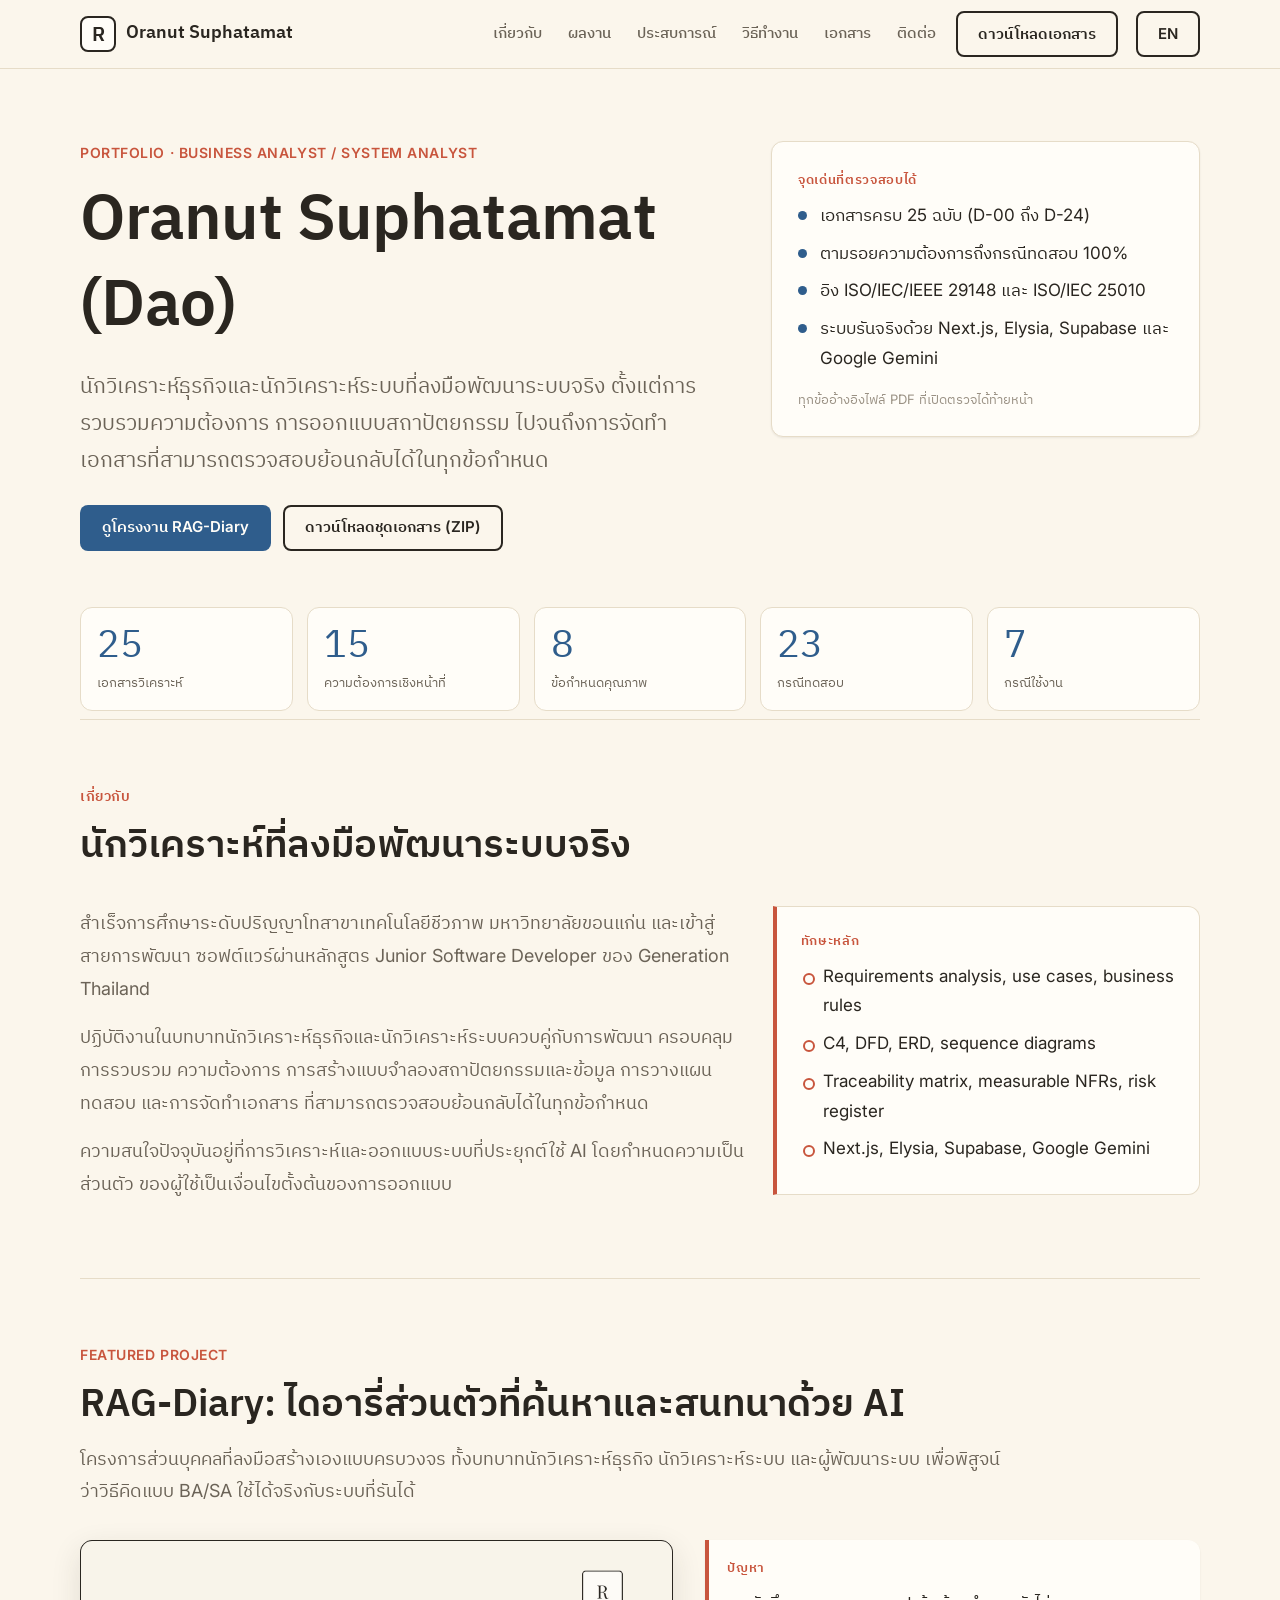
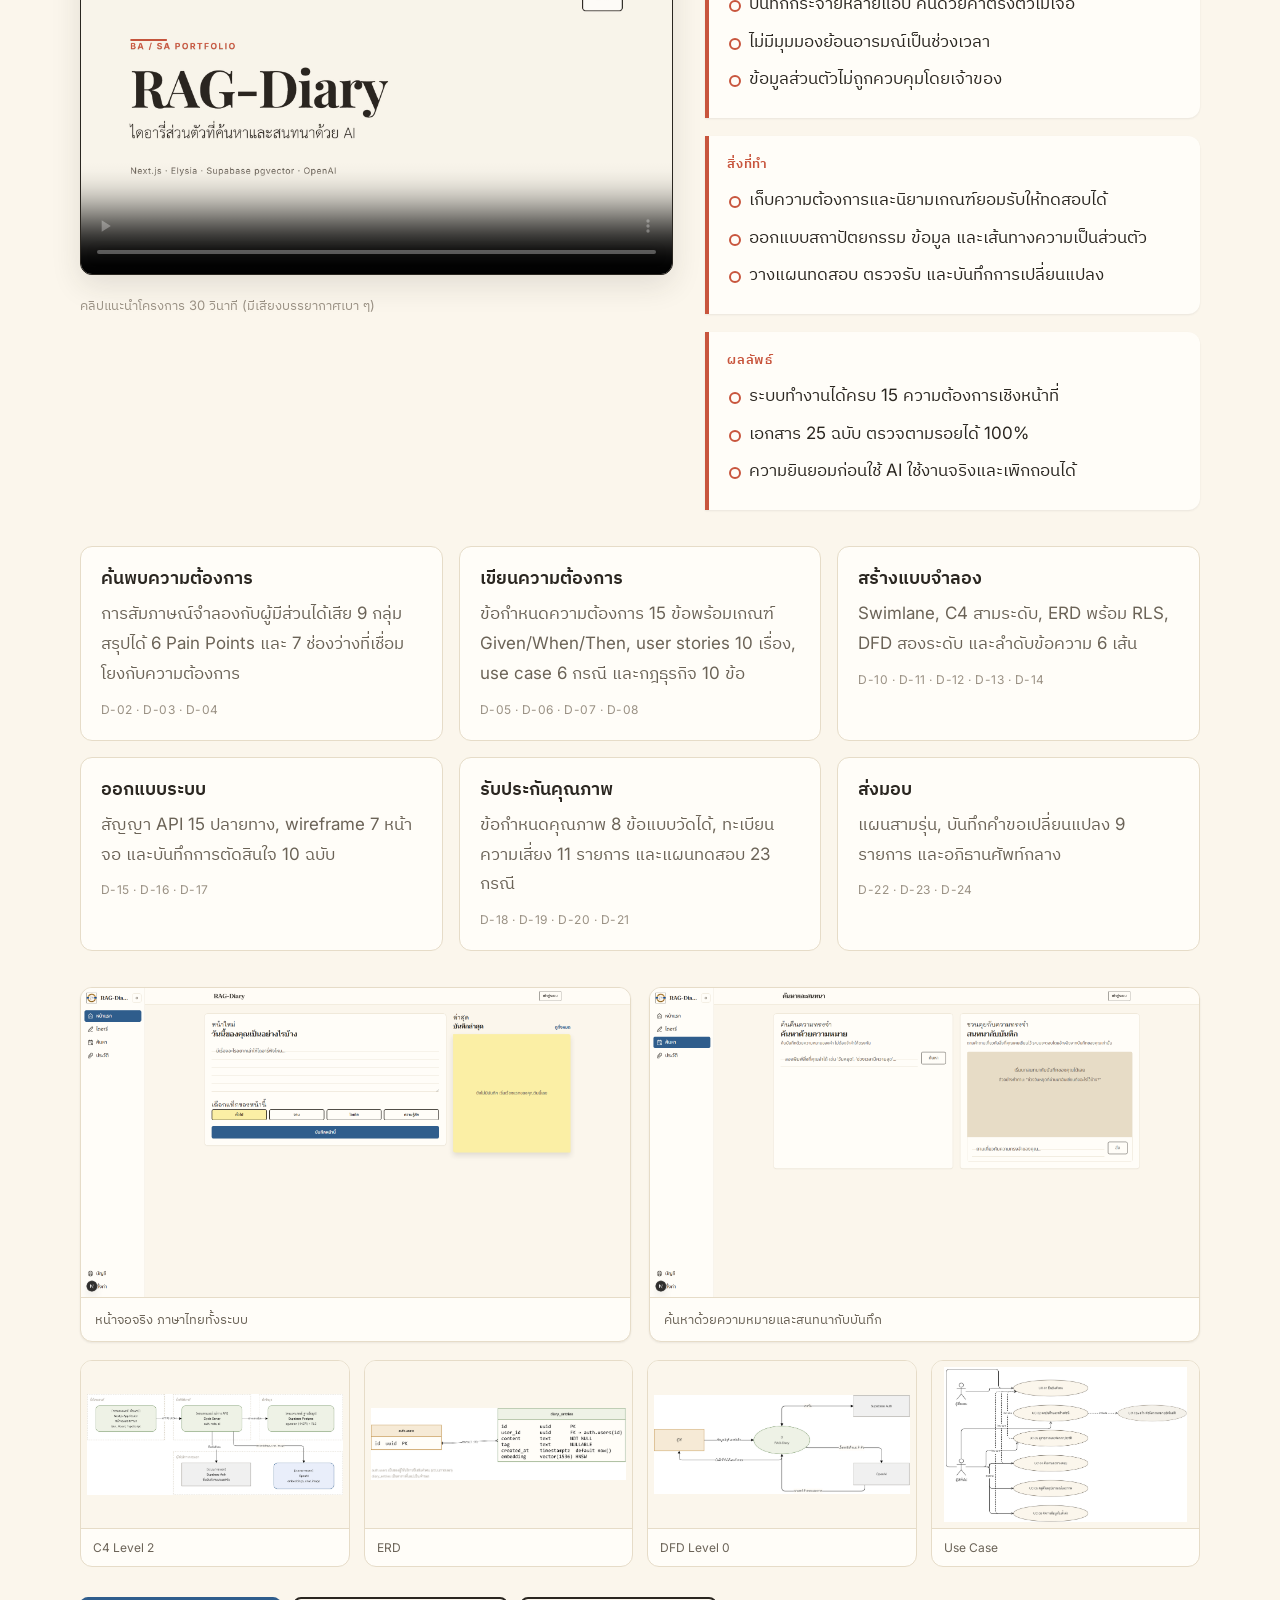
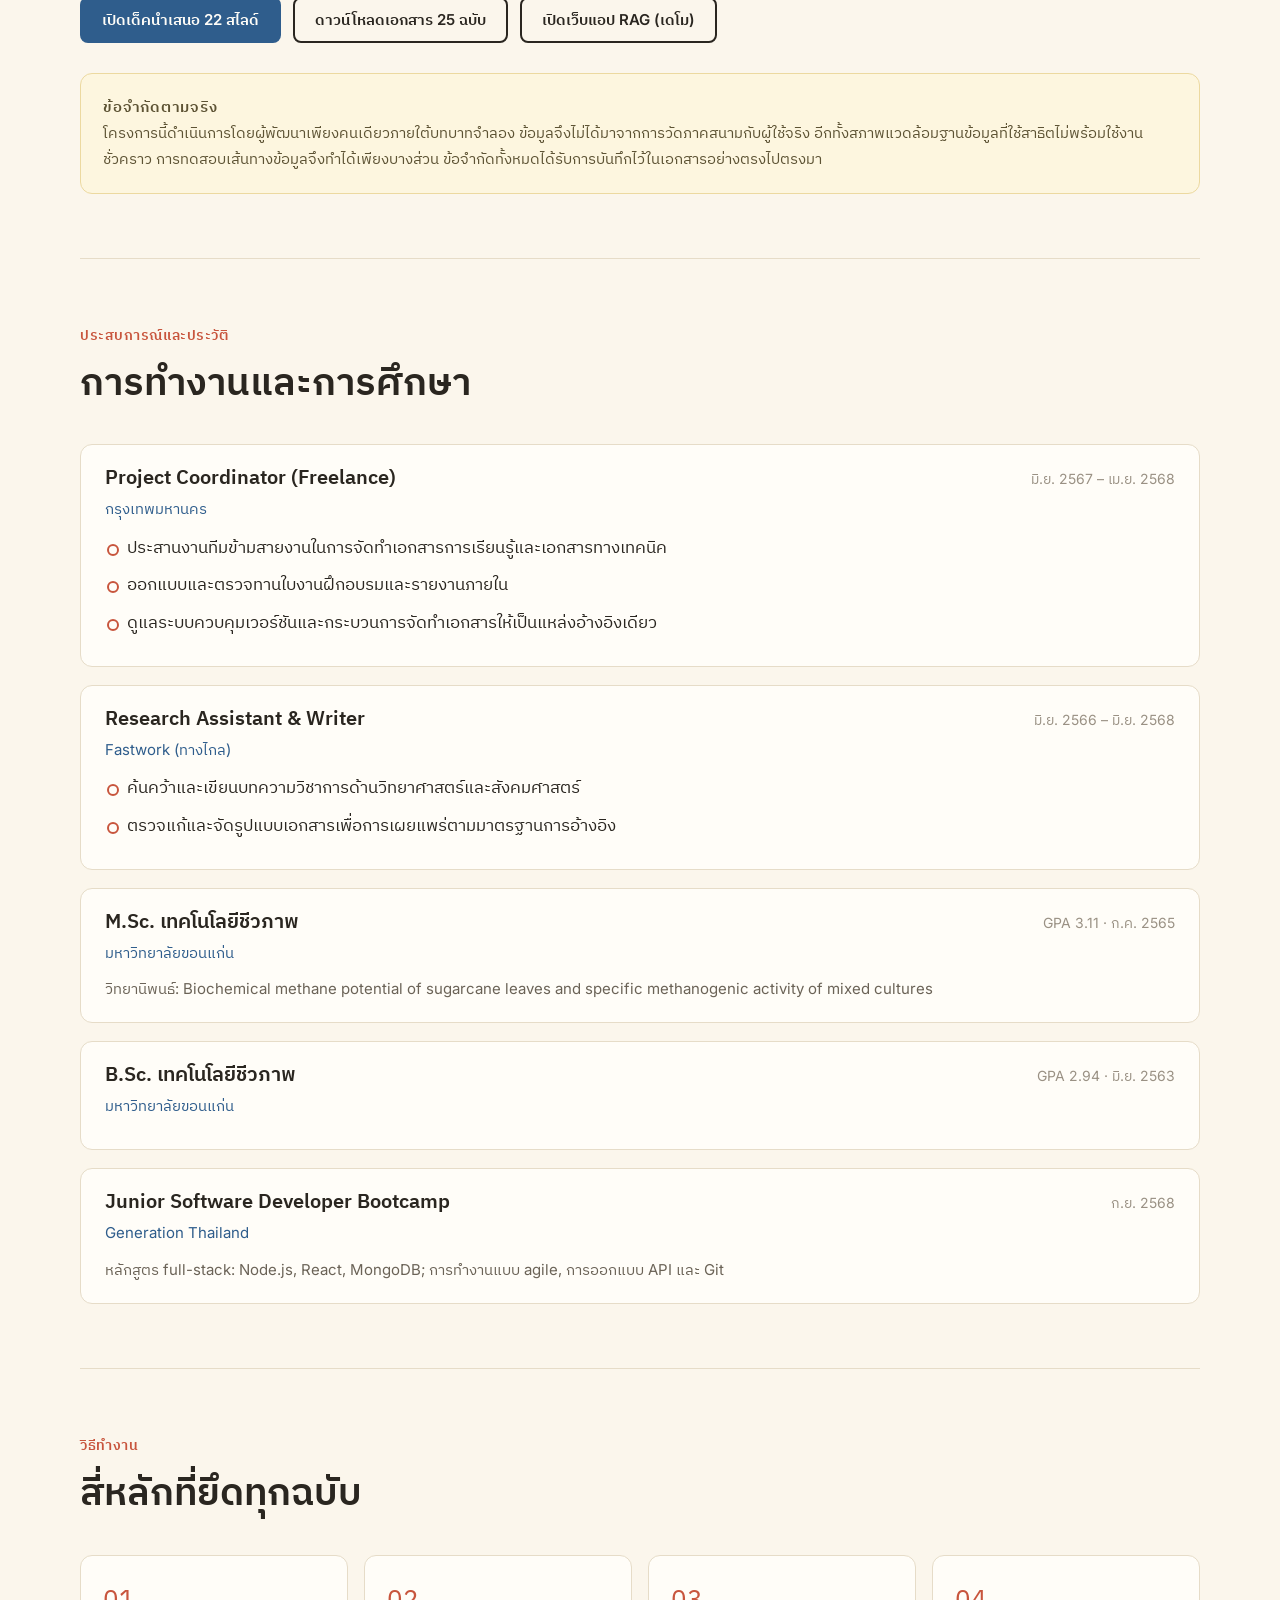
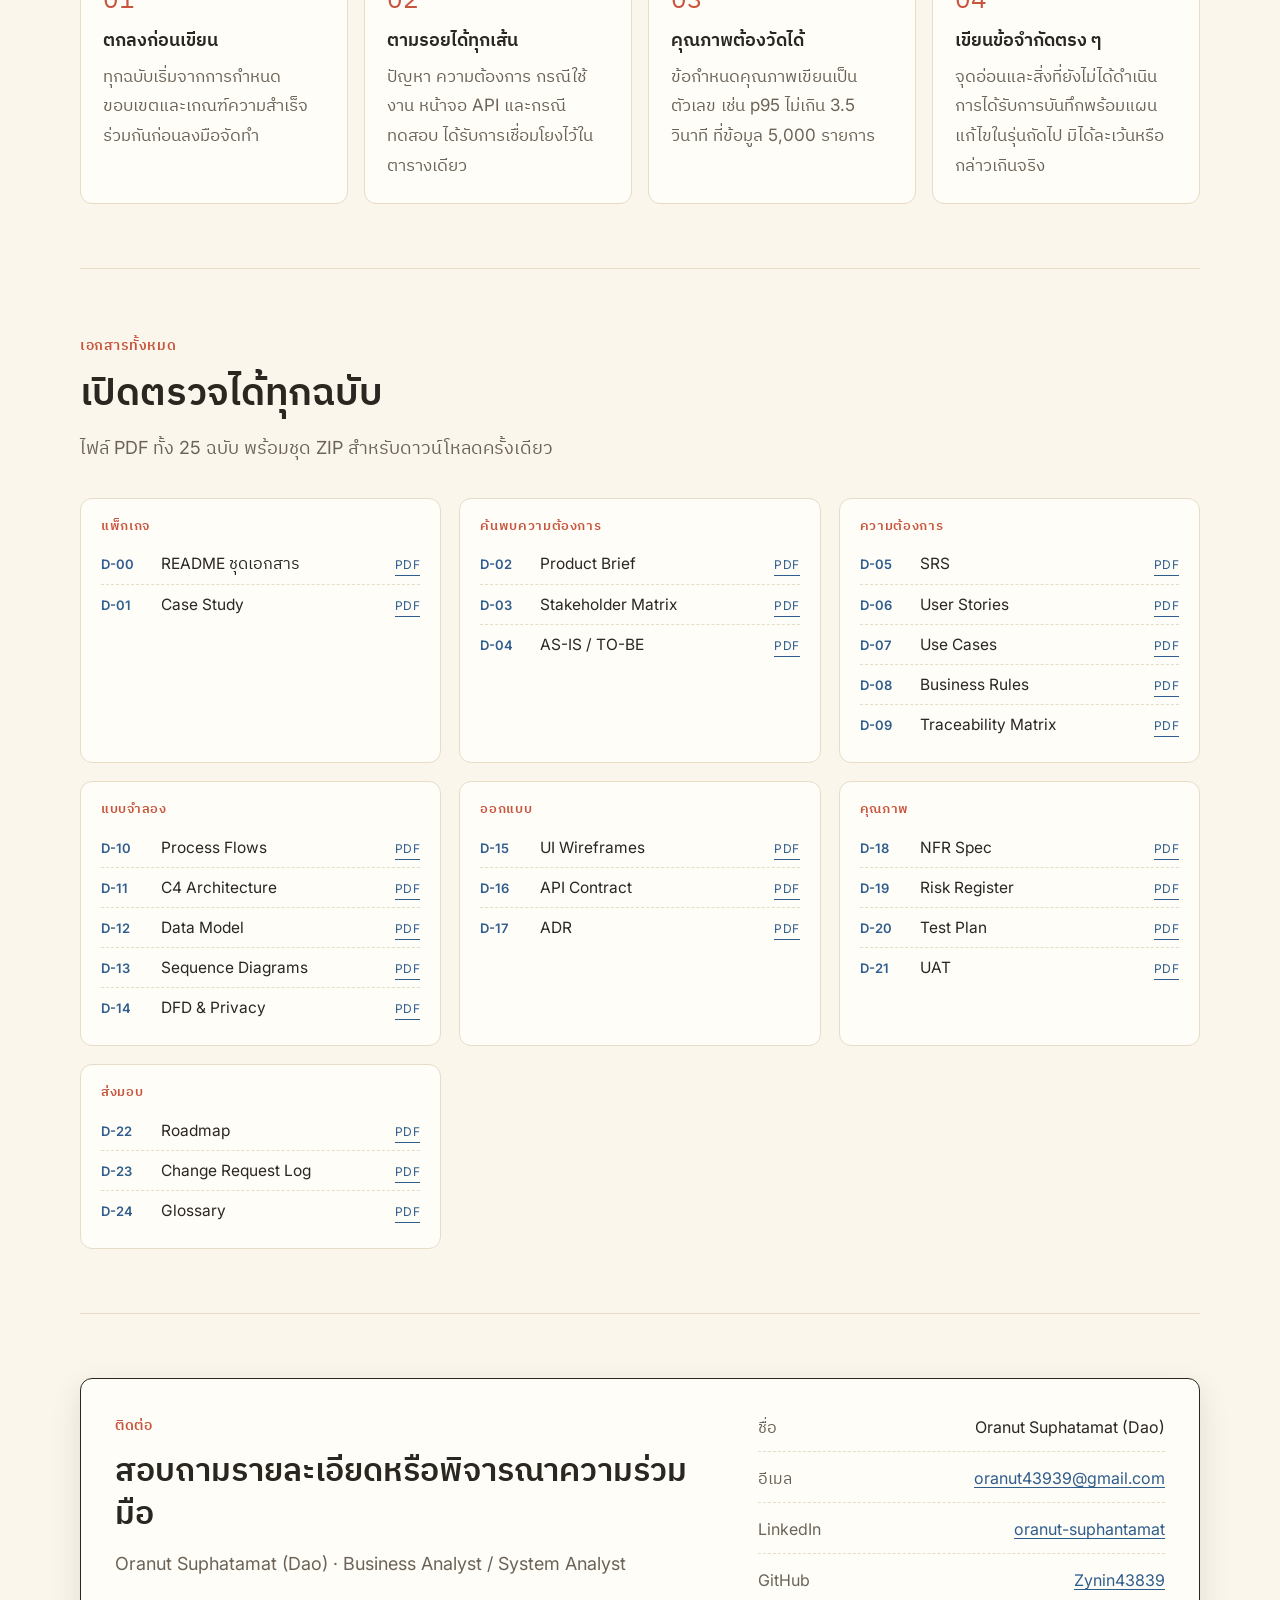
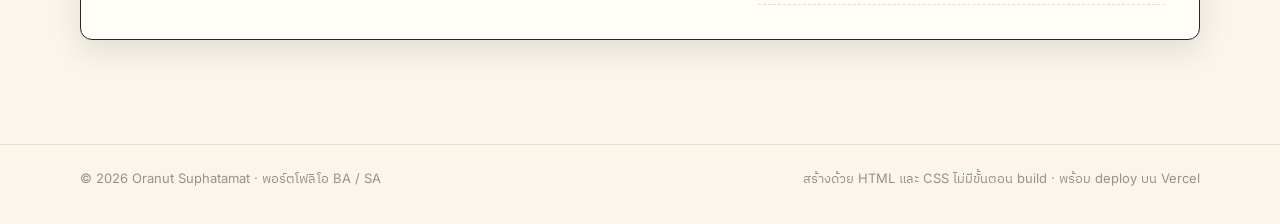
==== index.html @ 9d76f633 "chore: import the BA/SA portfolio (Thai and English editions)" ====
<!doctype html>
<html lang="th">
<head>
  <meta charset="utf-8" />
  <meta name="viewport" content="width=device-width, initial-scale=1" />
  <title>Oranut Suphatamat (Dao) | Business Analyst / System Analyst</title>
  <meta name="description" content="พอร์ตโฟลิโอสายวิเคราะห์ธุรกิจและวิเคราะห์ระบบ พร้อมชุดเอกสาร 25 ฉบับและระบบที่ใช้งานได้จริง" />
  <link rel="preconnect" href="https://fonts.googleapis.com" />
  <link rel="preconnect" href="https://fonts.gstatic.com" crossorigin />
  <link href="https://fonts.googleapis.com/css2?family=IBM+Plex+Sans+Thai:wght@400;500;600;700&family=Inter:wght@400;500;600&display=swap" rel="stylesheet" />
  <link rel="stylesheet" href="styles.css" />
</head>
<body>
  <a class="skip-link" href="#main">ข้ามไปยังเนื้อหาหลัก</a>

  <header class="site-header">
    <div class="wrap header-inner">
      <a class="brand" href="#top">
        <span class="brand-mark">R</span>
        <span class="brand-text">Oranut Suphatamat</span>
      </a>
      <nav class="site-nav" id="site-nav" aria-label="เมนูหลัก">
        <a href="#about">เกี่ยวกับ</a>
        <a href="#work">ผลงาน</a>
        <a href="#experience">ประสบการณ์</a>
        <a href="#method">วิธีทำงาน</a>
        <a href="#docs">เอกสาร</a>
        <a href="#contact">ติดต่อ</a>
      </nav>
      <a class="btn btn-ghost nav-cta" href="assets/media/RAG-Diary-Docs.zip" download>ดาวน์โหลดเอกสาร</a>
      <a class="btn btn-ghost" href="en/" hreflang="en" lang="en" aria-label="English version">EN</a>
      <button class="nav-toggle" type="button" aria-expanded="false" aria-controls="site-nav" aria-label="เปิดเมนู">
        <span></span><span></span><span></span>
      </button>
    </div>
  </header>

  <main id="main">
    <section class="hero wrap" id="top">
      <div class="hero-copy">
        <p class="kicker">Portfolio · Business Analyst / System Analyst</p>
        <h1>Oranut Suphatamat (Dao)</h1>
        <p class="hero-lead">
          นักวิเคราะห์ธุรกิจและนักวิเคราะห์ระบบที่ลงมือพัฒนาระบบจริง ตั้งแต่การรวบรวมความต้องการ
          การออกแบบสถาปัตยกรรม ไปจนถึงการจัดทำเอกสารที่สามารถตรวจสอบย้อนกลับได้ในทุกข้อกำหนด
        </p>
        <div class="hero-actions">
          <a class="btn btn-primary" href="#work">ดูโครงงาน RAG-Diary</a>
          <a class="btn btn-ghost" href="assets/media/RAG-Diary-Docs.zip" download>ดาวน์โหลดชุดเอกสาร (ZIP)</a>
        </div>
      </div>

      <aside class="hero-card" aria-label="จุดเด่นที่ตรวจสอบได้">
        <p class="card-label">จุดเด่นที่ตรวจสอบได้</p>
        <ul class="check-list">
          <li>เอกสารครบ 25 ฉบับ (D-00 ถึง D-24)</li>
          <li>ตามรอยความต้องการถึงกรณีทดสอบ 100%</li>
          <li>อิง ISO/IEC/IEEE 29148 และ ISO/IEC 25010</li>
          <li>ระบบรันจริงด้วย Next.js, Elysia, Supabase และ Google Gemini</li>
        </ul>
        <p class="card-note">ทุกข้ออ้างอิงไฟล์ PDF ที่เปิดตรวจได้ท้ายหน้า</p>
      </aside>
    </section>

    <section class="metrics wrap" aria-label="ตัวเลขสรุป">
      <div class="metric"><span class="metric-num">25</span><span class="metric-label">เอกสารวิเคราะห์</span></div>
      <div class="metric"><span class="metric-num">15</span><span class="metric-label">ความต้องการเชิงหน้าที่</span></div>
      <div class="metric"><span class="metric-num">8</span><span class="metric-label">ข้อกำหนดคุณภาพ</span></div>
      <div class="metric"><span class="metric-num">23</span><span class="metric-label">กรณีทดสอบ</span></div>
      <div class="metric"><span class="metric-num">7</span><span class="metric-label">กรณีใช้งาน</span></div>
    </section>

    <section class="section wrap" id="about">
      <div class="section-head">
        <p class="kicker">เกี่ยวกับ</p>
        <h2>นักวิเคราะห์ที่ลงมือพัฒนาระบบจริง</h2>
      </div>
      <div class="about-grid">
        <div class="about-copy">
          <p>
            สำเร็จการศึกษาระดับปริญญาโทสาขาเทคโนโลยีชีวภาพ มหาวิทยาลัยขอนแก่น และเข้าสู่สายการพัฒนา
            ซอฟต์แวร์ผ่านหลักสูตร Junior Software Developer ของ Generation Thailand
          </p>
          <p>
            ปฏิบัติงานในบทบาทนักวิเคราะห์ธุรกิจและนักวิเคราะห์ระบบควบคู่กับการพัฒนา ครอบคลุมการรวบรวม
            ความต้องการ การสร้างแบบจำลองสถาปัตยกรรมและข้อมูล การวางแผนทดสอบ และการจัดทำเอกสาร
            ที่สามารถตรวจสอบย้อนกลับได้ในทุกข้อกำหนด
          </p>
          <p>
            ความสนใจปัจจุบันอยู่ที่การวิเคราะห์และออกแบบระบบที่ประยุกต์ใช้ AI โดยกำหนดความเป็นส่วนตัว
            ของผู้ใช้เป็นเงื่อนไขตั้งต้นของการออกแบบ
          </p>
        </div>
        <aside class="about-card">
          <p class="card-label">ทักษะหลัก</p>
          <ul class="plain-list">
            <li>Requirements analysis, use cases, business rules</li>
            <li>C4, DFD, ERD, sequence diagrams</li>
            <li>Traceability matrix, measurable NFRs, risk register</li>
            <li>Next.js, Elysia, Supabase, Google Gemini</li>
          </ul>
        </aside>
      </div>
    </section>

    <section class="section wrap" id="work">
      <div class="section-head">
        <p class="kicker">Featured project</p>
        <h2>RAG-Diary: ไดอารี่ส่วนตัวที่ค้นหาและสนทนาด้วย AI</h2>
        <p class="section-sub">
          โครงการส่วนบุคคลที่ลงมือสร้างเองแบบครบวงจร ทั้งบทบาทนักวิเคราะห์ธุรกิจ นักวิเคราะห์ระบบ
          และผู้พัฒนาระบบ เพื่อพิสูจน์ว่าวิธีคิดแบบ BA/SA ใช้ได้จริงกับระบบที่รันได้
        </p>
      </div>

      <div class="project-grid">
        <div class="project-media">
          <video class="clip" controls preload="metadata" poster="assets/img/poster.png">
            <source src="assets/media/clip.mp4" type="video/mp4" />
            เบราว์เซอร์ของคุณไม่รองรับวิดีโอ
          </video>
          <p class="media-caption">คลิปแนะนำโครงการ 30 วินาที (มีเสียงบรรยากาศเบา ๆ)</p>
        </div>

        <div class="project-facts">
          <div class="fact">
            <p class="card-label">ปัญหา</p>
            <ul class="plain-list">
              <li>บันทึกกระจายหลายแอป ค้นด้วยคำตรงตัวไม่เจอ</li>
              <li>ไม่มีมุมมองย้อนอารมณ์เป็นช่วงเวลา</li>
              <li>ข้อมูลส่วนตัวไม่ถูกควบคุมโดยเจ้าของ</li>
            </ul>
          </div>
          <div class="fact">
            <p class="card-label">สิ่งที่ทำ</p>
            <ul class="plain-list">
              <li>เก็บความต้องการและนิยามเกณฑ์ยอมรับให้ทดสอบได้</li>
              <li>ออกแบบสถาปัตยกรรม ข้อมูล และเส้นทางความเป็นส่วนตัว</li>
              <li>วางแผนทดสอบ ตรวจรับ และบันทึกการเปลี่ยนแปลง</li>
            </ul>
          </div>
          <div class="fact">
            <p class="card-label">ผลลัพธ์</p>
            <ul class="plain-list">
              <li>ระบบทำงานได้ครบ 15 ความต้องการเชิงหน้าที่</li>
              <li>เอกสาร 25 ฉบับ ตรวจตามรอยได้ 100%</li>
              <li>ความยินยอมก่อนใช้ AI ใช้งานจริงและเพิกถอนได้</li>
            </ul>
          </div>
        </div>
      </div>

      <div class="roles">
        <article class="role-card">
          <h3>ค้นพบความต้องการ</h3>
          <p>การสัมภาษณ์จำลองกับผู้มีส่วนได้เสีย 9 กลุ่ม สรุปได้ 6 Pain Points และ 7 ช่องว่างที่เชื่อมโยงกับความต้องการ</p>
          <p class="role-doc">D-02 · D-03 · D-04</p>
        </article>
        <article class="role-card">
          <h3>เขียนความต้องการ</h3>
          <p>ข้อกำหนดความต้องการ 15 ข้อพร้อมเกณฑ์ Given/When/Then, user stories 10 เรื่อง, use case 6 กรณี และกฎธุรกิจ 10 ข้อ</p>
          <p class="role-doc">D-05 · D-06 · D-07 · D-08</p>
        </article>
        <article class="role-card">
          <h3>สร้างแบบจำลอง</h3>
          <p>Swimlane, C4 สามระดับ, ERD พร้อม RLS, DFD สองระดับ และลำดับข้อความ 6 เส้น</p>
          <p class="role-doc">D-10 · D-11 · D-12 · D-13 · D-14</p>
        </article>
        <article class="role-card">
          <h3>ออกแบบระบบ</h3>
          <p>สัญญา API 15 ปลายทาง, wireframe 7 หน้าจอ และบันทึกการตัดสินใจ 10 ฉบับ</p>
          <p class="role-doc">D-15 · D-16 · D-17</p>
        </article>
        <article class="role-card">
          <h3>รับประกันคุณภาพ</h3>
          <p>ข้อกำหนดคุณภาพ 8 ข้อแบบวัดได้, ทะเบียนความเสี่ยง 11 รายการ และแผนทดสอบ 23 กรณี</p>
          <p class="role-doc">D-18 · D-19 · D-20 · D-21</p>
        </article>
        <article class="role-card">
          <h3>ส่งมอบ</h3>
          <p>แผนสามรุ่น, บันทึกคำขอเปลี่ยนแปลง 9 รายการ และอภิธานศัพท์กลาง</p>
          <p class="role-doc">D-22 · D-23 · D-24</p>
        </article>
      </div>

      <div class="evidence-grid">
        <figure class="shot-card">
          <img src="assets/img/app-home.png" alt="หน้าจอหน้าแรกของแอป RAG-Diary ภาษาไทย" loading="lazy" />
          <figcaption>หน้าจอจริง ภาษาไทยทั้งระบบ</figcaption>
        </figure>
        <figure class="shot-card">
          <img src="assets/img/app-search.png" alt="หน้าจอค้นหาเชิงความหมายและสนทนากับบันทึก" loading="lazy" />
          <figcaption>ค้นหาด้วยความหมายและสนทนากับบันทึก</figcaption>
        </figure>
      </div>

      <div class="diagram-grid" aria-label="แผนภาพจากเอกสาร">
        <button class="diagram" type="button" data-full="assets/img/c4-l2.png">
          <img src="assets/img/c4-l2.png" alt="แผนภาพสถาปัตยกรรม C4 ระดับ Container" loading="lazy" />
          <span>C4 Level 2</span>
        </button>
        <button class="diagram" type="button" data-full="assets/img/erd.png">
          <img src="assets/img/erd.png" alt="แผนภาพความสัมพันธ์ข้อมูล ERD" loading="lazy" />
          <span>ERD</span>
        </button>
        <button class="diagram" type="button" data-full="assets/img/dfd-l0.png">
          <img src="assets/img/dfd-l0.png" alt="แผนภาพการไหลของข้อมูลระดับ Context" loading="lazy" />
          <span>DFD Level 0</span>
        </button>
        <button class="diagram" type="button" data-full="assets/img/use-case.png">
          <img src="assets/img/use-case.png" alt="แผนภาพกรณีใช้งาน" loading="lazy" />
          <span>Use Case</span>
        </button>
      </div>

      <div class="project-actions">
        <a class="btn btn-primary" href="assets/media/deck.html" target="_blank" rel="noopener">เปิดเด็คนำเสนอ 22 สไลด์</a>
        <a class="btn btn-ghost" href="assets/media/RAG-Diary-Docs.zip" download>ดาวน์โหลดเอกสาร 25 ฉบับ</a>
        <a class="btn btn-ghost" href="https://rag-diary-app.vercel.app" target="_blank" rel="noopener">เปิดเว็บแอป RAG (เดโม)</a>
      </div>

      <aside class="honest-note">
        <p class="card-label">ข้อจำกัดตามจริง</p>
        <p>
          โครงการนี้ดำเนินการโดยผู้พัฒนาเพียงคนเดียวภายใต้บทบาทจำลอง ข้อมูลจึงไม่ได้มาจากการวัดภาคสนามกับผู้ใช้จริง
          อีกทั้งสภาพแวดล้อมฐานข้อมูลที่ใช้สาธิตไม่พร้อมใช้งานชั่วคราว การทดสอบเส้นทางข้อมูลจึงทำได้เพียงบางส่วน
          ข้อจำกัดทั้งหมดได้รับการบันทึกไว้ในเอกสารอย่างตรงไปตรงมา
        </p>
      </aside>
    </section>

    <section class="section wrap" id="experience">
      <div class="section-head">
        <p class="kicker">ประสบการณ์และประวัติ</p>
        <h2>การทำงานและการศึกษา</h2>
      </div>
      <div class="timeline">
        <article class="timeline-item">
          <div class="timeline-head">
            <h3>Project Coordinator (Freelance)</h3>
            <span>มิ.ย. 2567 – เม.ย. 2568</span>
          </div>
          <p class="timeline-org">กรุงเทพมหานคร</p>
          <ul class="plain-list">
            <li>ประสานงานทีมข้ามสายงานในการจัดทำเอกสารการเรียนรู้และเอกสารทางเทคนิค</li>
            <li>ออกแบบและตรวจทานใบงานฝึกอบรมและรายงานภายใน</li>
            <li>ดูแลระบบควบคุมเวอร์ชันและกระบวนการจัดทำเอกสารให้เป็นแหล่งอ้างอิงเดียว</li>
          </ul>
        </article>
        <article class="timeline-item">
          <div class="timeline-head">
            <h3>Research Assistant &amp; Writer</h3>
            <span>มิ.ย. 2566 – มิ.ย. 2568</span>
          </div>
          <p class="timeline-org">Fastwork (ทางไกล)</p>
          <ul class="plain-list">
            <li>ค้นคว้าและเขียนบทความวิชาการด้านวิทยาศาสตร์และสังคมศาสตร์</li>
            <li>ตรวจแก้และจัดรูปแบบเอกสารเพื่อการเผยแพร่ตามมาตรฐานการอ้างอิง</li>
          </ul>
        </article>
        <article class="timeline-item">
          <div class="timeline-head">
            <h3>M.Sc. เทคโนโลยีชีวภาพ</h3>
            <span>GPA 3.11 · ก.ค. 2565</span>
          </div>
          <p class="timeline-org">มหาวิทยาลัยขอนแก่น</p>
          <p class="timeline-note">
            วิทยานิพนธ์: Biochemical methane potential of sugarcane leaves and specific methanogenic
            activity of mixed cultures
          </p>
        </article>
        <article class="timeline-item">
          <div class="timeline-head">
            <h3>B.Sc. เทคโนโลยีชีวภาพ</h3>
            <span>GPA 2.94 · มิ.ย. 2563</span>
          </div>
          <p class="timeline-org">มหาวิทยาลัยขอนแก่น</p>
        </article>
        <article class="timeline-item">
          <div class="timeline-head">
            <h3>Junior Software Developer Bootcamp</h3>
            <span>ก.ย. 2568</span>
          </div>
          <p class="timeline-org">Generation Thailand</p>
          <p class="timeline-note">
            หลักสูตร full-stack: Node.js, React, MongoDB; การทำงานแบบ agile, การออกแบบ API และ Git
          </p>
        </article>
      </div>
    </section>

    <section class="section wrap" id="method">
      <div class="section-head">
        <p class="kicker">วิธีทำงาน</p>
        <h2>สี่หลักที่ยึดทุกฉบับ</h2>
      </div>
      <div class="method-grid">
        <article class="method-card">
          <span class="method-num">01</span>
          <h3>ตกลงก่อนเขียน</h3>
          <p>ทุกฉบับเริ่มจากการกำหนดขอบเขตและเกณฑ์ความสำเร็จร่วมกันก่อนลงมือจัดทำ</p>
        </article>
        <article class="method-card">
          <span class="method-num">02</span>
          <h3>ตามรอยได้ทุกเส้น</h3>
          <p>ปัญหา ความต้องการ กรณีใช้งาน หน้าจอ API และกรณีทดสอบ ได้รับการเชื่อมโยงไว้ในตารางเดียว</p>
        </article>
        <article class="method-card">
          <span class="method-num">03</span>
          <h3>คุณภาพต้องวัดได้</h3>
          <p>ข้อกำหนดคุณภาพเขียนเป็นตัวเลข เช่น p95 ไม่เกิน 3.5 วินาที ที่ข้อมูล 5,000 รายการ</p>
        </article>
        <article class="method-card">
          <span class="method-num">04</span>
          <h3>เขียนข้อจำกัดตรง ๆ</h3>
          <p>จุดอ่อนและสิ่งที่ยังไม่ได้ดำเนินการได้รับการบันทึกพร้อมแผนแก้ไขในรุ่นถัดไป มิได้ละเว้นหรือกล่าวเกินจริง</p>
        </article>
      </div>
    </section>

    <section class="section wrap" id="docs">
      <div class="section-head">
        <p class="kicker">เอกสารทั้งหมด</p>
        <h2>เปิดตรวจได้ทุกฉบับ</h2>
        <p class="section-sub">ไฟล์ PDF ทั้ง 25 ฉบับ พร้อมชุด ZIP สำหรับดาวน์โหลดครั้งเดียว</p>
      </div>
      <div class="doc-groups">
      <div class="doc-group">
        <h3 class="doc-group-title">แพ็กเกจ</h3>
        <ul class="doc-list">
          <li class="doc-row"><span class="doc-code">D-00</span><span class="doc-name">README ชุดเอกสาร</span><a class="doc-link" href="assets/docs/D-00-README.pdf" target="_blank" rel="noopener">PDF</a></li>
          <li class="doc-row"><span class="doc-code">D-01</span><span class="doc-name">Case Study</span><a class="doc-link" href="assets/docs/D-01-CASE-STUDY.pdf" target="_blank" rel="noopener">PDF</a></li>
        </ul>
      </div>
      <div class="doc-group">
        <h3 class="doc-group-title">ค้นพบความต้องการ</h3>
        <ul class="doc-list">
          <li class="doc-row"><span class="doc-code">D-02</span><span class="doc-name">Product Brief</span><a class="doc-link" href="assets/docs/D-02-PRODUCT-BRIEF.pdf" target="_blank" rel="noopener">PDF</a></li>
          <li class="doc-row"><span class="doc-code">D-03</span><span class="doc-name">Stakeholder Matrix</span><a class="doc-link" href="assets/docs/D-03-STAKEHOLDER-MATRIX.pdf" target="_blank" rel="noopener">PDF</a></li>
          <li class="doc-row"><span class="doc-code">D-04</span><span class="doc-name">AS-IS / TO-BE</span><a class="doc-link" href="assets/docs/D-04-AS-IS-TO-BE.pdf" target="_blank" rel="noopener">PDF</a></li>
        </ul>
      </div>
      <div class="doc-group">
        <h3 class="doc-group-title">ความต้องการ</h3>
        <ul class="doc-list">
          <li class="doc-row"><span class="doc-code">D-05</span><span class="doc-name">SRS</span><a class="doc-link" href="assets/docs/D-05-SRS.pdf" target="_blank" rel="noopener">PDF</a></li>
          <li class="doc-row"><span class="doc-code">D-06</span><span class="doc-name">User Stories</span><a class="doc-link" href="assets/docs/D-06-USER-STORIES.pdf" target="_blank" rel="noopener">PDF</a></li>
          <li class="doc-row"><span class="doc-code">D-07</span><span class="doc-name">Use Cases</span><a class="doc-link" href="assets/docs/D-07-USE-CASES.pdf" target="_blank" rel="noopener">PDF</a></li>
          <li class="doc-row"><span class="doc-code">D-08</span><span class="doc-name">Business Rules</span><a class="doc-link" href="assets/docs/D-08-BUSINESS-RULES.pdf" target="_blank" rel="noopener">PDF</a></li>
          <li class="doc-row"><span class="doc-code">D-09</span><span class="doc-name">Traceability Matrix</span><a class="doc-link" href="assets/docs/D-09-TRACEABILITY-MATRIX.pdf" target="_blank" rel="noopener">PDF</a></li>
        </ul>
      </div>
      <div class="doc-group">
        <h3 class="doc-group-title">แบบจำลอง</h3>
        <ul class="doc-list">
          <li class="doc-row"><span class="doc-code">D-10</span><span class="doc-name">Process Flows</span><a class="doc-link" href="assets/docs/D-10-PROCESS-FLOWS.pdf" target="_blank" rel="noopener">PDF</a></li>
          <li class="doc-row"><span class="doc-code">D-11</span><span class="doc-name">C4 Architecture</span><a class="doc-link" href="assets/docs/D-11-C4-ARCHITECTURE.pdf" target="_blank" rel="noopener">PDF</a></li>
          <li class="doc-row"><span class="doc-code">D-12</span><span class="doc-name">Data Model</span><a class="doc-link" href="assets/docs/D-12-DATA-MODEL.pdf" target="_blank" rel="noopener">PDF</a></li>
          <li class="doc-row"><span class="doc-code">D-13</span><span class="doc-name">Sequence Diagrams</span><a class="doc-link" href="assets/docs/D-13-SEQUENCE-DIAGRAMS.pdf" target="_blank" rel="noopener">PDF</a></li>
          <li class="doc-row"><span class="doc-code">D-14</span><span class="doc-name">DFD & Privacy</span><a class="doc-link" href="assets/docs/D-14-DFD-PRIVACY.pdf" target="_blank" rel="noopener">PDF</a></li>
        </ul>
      </div>
      <div class="doc-group">
        <h3 class="doc-group-title">ออกแบบ</h3>
        <ul class="doc-list">
          <li class="doc-row"><span class="doc-code">D-15</span><span class="doc-name">UI Wireframes</span><a class="doc-link" href="assets/docs/D-15-UI-WIREFRAMES.pdf" target="_blank" rel="noopener">PDF</a></li>
          <li class="doc-row"><span class="doc-code">D-16</span><span class="doc-name">API Contract</span><a class="doc-link" href="assets/docs/D-16-API-CONTRACT.pdf" target="_blank" rel="noopener">PDF</a></li>
          <li class="doc-row"><span class="doc-code">D-17</span><span class="doc-name">ADR</span><a class="doc-link" href="assets/docs/D-17-ADR.pdf" target="_blank" rel="noopener">PDF</a></li>
        </ul>
      </div>
      <div class="doc-group">
        <h3 class="doc-group-title">คุณภาพ</h3>
        <ul class="doc-list">
          <li class="doc-row"><span class="doc-code">D-18</span><span class="doc-name">NFR Spec</span><a class="doc-link" href="assets/docs/D-18-NFR-SPEC.pdf" target="_blank" rel="noopener">PDF</a></li>
          <li class="doc-row"><span class="doc-code">D-19</span><span class="doc-name">Risk Register</span><a class="doc-link" href="assets/docs/D-19-RISK-REGISTER.pdf" target="_blank" rel="noopener">PDF</a></li>
          <li class="doc-row"><span class="doc-code">D-20</span><span class="doc-name">Test Plan</span><a class="doc-link" href="assets/docs/D-20-TEST-PLAN.pdf" target="_blank" rel="noopener">PDF</a></li>
          <li class="doc-row"><span class="doc-code">D-21</span><span class="doc-name">UAT</span><a class="doc-link" href="assets/docs/D-21-UAT.pdf" target="_blank" rel="noopener">PDF</a></li>
        </ul>
      </div>
      <div class="doc-group">
        <h3 class="doc-group-title">ส่งมอบ</h3>
        <ul class="doc-list">
          <li class="doc-row"><span class="doc-code">D-22</span><span class="doc-name">Roadmap</span><a class="doc-link" href="assets/docs/D-22-ROADMAP.pdf" target="_blank" rel="noopener">PDF</a></li>
          <li class="doc-row"><span class="doc-code">D-23</span><span class="doc-name">Change Request Log</span><a class="doc-link" href="assets/docs/D-23-CHANGE-REQUEST-LOG.pdf" target="_blank" rel="noopener">PDF</a></li>
          <li class="doc-row"><span class="doc-code">D-24</span><span class="doc-name">Glossary</span><a class="doc-link" href="assets/docs/D-24-GLOSSARY.pdf" target="_blank" rel="noopener">PDF</a></li>
        </ul>
      </div>
      </div>
    </section>

    <section class="section wrap" id="contact">
      <div class="contact-card">
        <div>
          <p class="kicker">ติดต่อ</p>
          <h2>สอบถามรายละเอียดหรือพิจารณาความร่วมมือ</h2>
          <p class="section-sub">Oranut Suphatamat (Dao) · Business Analyst / System Analyst</p>
        </div>
        <ul class="contact-list">
          <li><span>ชื่อ</span>Oranut Suphatamat (Dao)</li>
          <li><span>อีเมล</span><a href="mailto:oranut43939@gmail.com">oranut43939@gmail.com</a></li>
          <li><span>LinkedIn</span><a href="https://www.linkedin.com/in/oranut-suphantamat-02225635b/" target="_blank" rel="noopener">oranut-suphantamat</a></li>
          <li><span>GitHub</span><a href="https://github.com/Zynin43839" target="_blank" rel="noopener">Zynin43839</a></li>
        </ul>
      </div>
    </section>
  </main>

  <footer class="site-footer">
    <div class="wrap footer-inner">
      <p>© <span id="year"></span> Oranut Suphatamat · พอร์ตโฟลิโอ BA / SA</p>
      <p>สร้างด้วย HTML และ CSS ไม่มีขั้นตอน build · พร้อม deploy บน Vercel</p>
    </div>
  </footer>

  <dialog class="lightbox" id="lightbox" aria-label="ดูภาพขยาย">
    <button class="lightbox-close" type="button" aria-label="ปิด">ปิด</button>
    <img id="lightbox-img" alt="" />
  </dialog>



  <div class="pdf-modal" id="pdf-modal" role="dialog" aria-modal="true" aria-label="อ่านเอกสาร">
    <div class="pdf-modal__panel">
      <div class="pdf-modal__bar">
        <strong id="pdf-modal-title">เอกสาร</strong>
        <div style="display:flex;align-items:center;gap:10px">
          <a id="pdf-modal-external" href="#" target="_blank" rel="noopener">เปิดแท็บใหม่</a>
          <button type="button" class="pdf-modal__close" id="pdf-modal-close">ปิด</button>
        </div>
      </div>
      <iframe class="pdf-modal__frame" id="pdf-modal-frame" title="เอกสาร PDF"></iframe>
    </div>
  </div>
  <script src="script.js"></script>
</body>
</html>
---- styles.css ----
/* ---------------------------------------------------------------
   RAG-Diary portfolio - Marginalia theme
   Paper #fbf6ec, ink #2a2620, blue #2f5d8c, clay #c8553d
----------------------------------------------------------------*/
:root {
  --paper: #fbf6ec;
  --page: #fffdf8;
  --ink: #2a2620;
  --pencil: #6b6357;
  --faint: #9a9184;
  --rule: #e6dcc8;
  --kraft: #e7dcc6;
  --inkblue: #2f5d8c;
  --inkblue-dark: #24486c;
  --clay: #c8553d;
  --sticky: #fbefa5;

  --serif: "IBM Plex Sans Thai", "Inter", system-ui, sans-serif;
  --sans: "Inter", "IBM Plex Sans Thai", system-ui, sans-serif;

  --wrap: 1120px;
  --radius: 12px;
  --shadow-paper: 0 1px 2px rgba(42, 38, 32, 0.08);
  --shadow-lift: 0 10px 30px rgba(42, 38, 32, 0.12);
}

* { box-sizing: border-box; }

html { scroll-behavior: smooth; }

body {
  margin: 0;
  background: var(--paper);
  color: var(--ink);
  font-family: var(--sans);
  font-size: 18px;
  line-height: 1.75;
  -webkit-font-smoothing: antialiased;
}

img { max-width: 100%; display: block; }

a { color: var(--inkblue); text-decoration-thickness: 1px; text-underline-offset: 3px; }
a:hover { color: var(--inkblue-dark); }

h1, h2, h3 { font-family: var(--serif); font-weight: 600; line-height: 1.35; margin: 0; }

code {
  font-family: ui-monospace, Consolas, monospace;
  font-size: 0.9em;
  background: #f1e9da;
  padding: 1px 5px;
  border-radius: 4px;
}

:focus-visible {
  outline: 3px solid var(--inkblue);
  outline-offset: 3px;
  border-radius: 4px;
}

.skip-link {
  position: absolute;
  left: -9999px;
  top: 0;
  background: var(--ink);
  color: var(--page);
  padding: 10px 16px;
  z-index: 100;
}
.skip-link:focus { left: 12px; top: 12px; }

.wrap {
  width: min(var(--wrap), calc(100% - 40px));
  margin-inline: auto;
}

/* header ------------------------------------------------------- */
.site-header {
  position: sticky;
  top: 0;
  z-index: 40;
  background: rgba(251, 246, 236, 0.92);
  backdrop-filter: blur(8px);
  border-bottom: 1px solid var(--rule);
}

.header-inner {
  display: flex;
  align-items: center;
  gap: 18px;
  min-height: 68px;
}

.brand {
  display: inline-flex;
  align-items: center;
  gap: 10px;
  color: var(--ink);
  text-decoration: none;
  font-weight: 600;
}

.brand-mark {
  width: 36px;
  height: 36px;
  display: grid;
  place-items: center;
  border: 2px solid var(--ink);
  border-radius: 8px;
  background: var(--page);
  font-family: var(--serif);
  font-size: 20px;
}

.brand-text { font-family: var(--serif); font-size: 18px; }

.site-nav {
  display: flex;
  gap: 22px;
  margin-left: auto;
  font-size: 15px;
}

.site-nav a {
  color: var(--pencil);
  text-decoration: none;
  font-weight: 500;
  padding: 6px 2px;
  border-bottom: 2px solid transparent;
}
.site-nav a:hover { color: var(--ink); border-bottom-color: var(--rule); }

.nav-cta { font-size: 14px; }

.nav-toggle {
  display: none;
  margin-left: auto;
  width: 44px;
  height: 44px;
  border: 1px solid var(--rule);
  border-radius: 8px;
  background: var(--page);
  padding: 10px;
  flex-direction: column;
  justify-content: space-between;
}
.nav-toggle span { display: block; height: 2px; background: var(--ink); }

/* buttons ------------------------------------------------------ */
.btn {
  display: inline-flex;
  align-items: center;
  justify-content: center;
  gap: 8px;
  min-height: 46px;
  padding: 0 20px;
  border-radius: 8px;
  font-weight: 600;
  font-size: 15px;
  text-decoration: none;
  border: 2px solid transparent;
  transition: background-color 0.15s, color 0.15s, border-color 0.15s;
}

.btn-primary {
  background: var(--inkblue);
  color: var(--page);
}
.btn-primary:hover { background: var(--inkblue-dark); color: var(--page); }

.btn-ghost {
  border-color: var(--ink);
  color: var(--ink);
  background: transparent;
}
.btn-ghost:hover { background: var(--sticky); color: var(--ink); }

/* hero --------------------------------------------------------- */
.hero {
  display: grid;
  grid-template-columns: minmax(0, 1.35fr) minmax(0, 0.9fr);
  gap: 48px;
  align-items: start;
  padding: 72px 0 40px;
}

.kicker {
  margin: 0 0 12px;
  font-size: 14px;
  font-weight: 600;
  letter-spacing: 0.04em;
  text-transform: uppercase;
  color: var(--clay);
}

.hero h1 {
  font-size: clamp(42px, 5vw, 66px);
  letter-spacing: -0.01em;
}

.hero-lead {
  margin: 18px 0 26px;
  font-size: clamp(19px, 1.7vw, 21px);
  color: var(--pencil);
  max-width: 40em;
}

.hero-actions { display: flex; flex-wrap: wrap; gap: 12px; }

.hero-card {
  background: var(--page);
  border: 1px solid var(--rule);
  border-radius: var(--radius);
  padding: 26px;
  box-shadow: var(--shadow-paper);
}

.card-label {
  margin: 0 0 10px;
  font-size: 13px;
  font-weight: 600;
  letter-spacing: 0.05em;
  text-transform: uppercase;
  color: var(--clay);
}

.check-list, .plain-list { margin: 0; padding: 0; list-style: none; }
.check-list li, .plain-list li {
  position: relative;
  padding-left: 22px;
  margin-bottom: 8px;
  font-size: 15px;
}
.check-list li::before {
  content: "";
  position: absolute;
  left: 0;
  top: 10px;
  width: 9px;
  height: 9px;
  border-radius: 50%;
  background: var(--inkblue);
}
.plain-list li::before {
  content: "";
  position: absolute;
  left: 2px;
  top: 11px;
  width: 8px;
  height: 8px;
  border: 2px solid var(--clay);
  border-radius: 50%;
}

.card-note {
  margin: 14px 0 0;
  font-size: 13px;
  color: var(--faint);
}

/* metrics ------------------------------------------------------ */
.metrics {
  display: grid;
  grid-template-columns: repeat(5, minmax(0, 1fr));
  gap: 14px;
  margin: 16px auto 8px;
}

.metric {
  background: var(--page);
  border: 1px solid var(--rule);
  border-radius: var(--radius);
  padding: 18px 16px 16px;
  display: flex;
  flex-direction: column;
}

.metric-num {
  font-family: var(--serif);
  font-size: 38px;
  line-height: 1.1;
  color: var(--inkblue);
}

.metric-label {
  font-size: 13px;
  color: var(--pencil);
  margin-top: 4px;
}

/* sections ----------------------------------------------------- */
.section { padding: 64px 0; border-top: 1px solid var(--rule); }

.section-head { max-width: 52em; margin-bottom: 34px; }
.section-head h2 { font-size: clamp(28px, 3.2vw, 38px); }
.section-sub { margin: 12px 0 0; color: var(--pencil); }

/* project ------------------------------------------------------ */
.project-grid {
  display: grid;
  grid-template-columns: minmax(0, 1.2fr) minmax(0, 1fr);
  gap: 32px;
  align-items: start;
}

.clip {
  width: 100%;
  border-radius: var(--radius);
  border: 1px solid var(--ink);
  background: #000;
  box-shadow: var(--shadow-lift);
}

.media-caption { margin: 10px 0 0; font-size: 13px; color: var(--faint); }

.project-facts { display: grid; gap: 18px; }

.fact {
  background: var(--page);
  border-left: 4px solid var(--clay);
  border-radius: 0 var(--radius) var(--radius) 0;
  padding: 16px 18px;
  box-shadow: var(--shadow-paper);
}

.roles {
  display: grid;
  grid-template-columns: repeat(3, minmax(0, 1fr));
  gap: 16px;
  margin-top: 36px;
}

.role-card {
  background: var(--page);
  border: 1px solid var(--rule);
  border-radius: var(--radius);
  padding: 20px;
}
.role-card h3 { font-size: 18px; margin-bottom: 8px; }
.role-card p { margin: 0; font-size: 15px; color: var(--pencil); }
.role-doc {
  margin-top: 10px !important;
  font-size: 12px !important;
  letter-spacing: 0.04em;
  color: var(--faint) !important;
}

.evidence-grid {
  display: grid;
  grid-template-columns: repeat(2, minmax(0, 1fr));
  gap: 18px;
  margin-top: 36px;
}

.shot-card {
  margin: 0;
  background: var(--page);
  border: 1px solid var(--rule);
  border-radius: var(--radius);
  overflow: hidden;
  box-shadow: var(--shadow-paper);
}
.shot-card img { border-bottom: 1px solid var(--rule); }
.shot-card figcaption {
  padding: 10px 14px;
  font-size: 13px;
  color: var(--pencil);
}

.diagram-grid {
  display: grid;
  grid-template-columns: repeat(4, minmax(0, 1fr));
  gap: 14px;
  margin-top: 18px;
}

.diagram {
  padding: 0;
  border: 1px solid var(--rule);
  border-radius: var(--radius);
  background: var(--page);
  overflow: hidden;
  cursor: zoom-in;
  text-align: left;
  font: inherit;
  color: var(--pencil);
}
.diagram img {
  aspect-ratio: 16 / 10;
  object-fit: contain;
  background: var(--paper);
  padding: 6px;
}
.diagram span {
  display: block;
  padding: 8px 12px;
  font-size: 12px;
  border-top: 1px solid var(--rule);
}

.project-actions {
  display: flex;
  flex-wrap: wrap;
  gap: 12px;
  margin-top: 30px;
}

.honest-note {
  margin-top: 30px;
  background: #fdf6df;
  border: 1px solid #ecd9a0;
  border-radius: var(--radius);
  padding: 20px 22px;
}
.honest-note p { margin: 0; color: #5d5334; font-size: 15px; }

/* method ------------------------------------------------------- */
.method-grid {
  display: grid;
  grid-template-columns: repeat(4, minmax(0, 1fr));
  gap: 16px;
}

.method-card {
  background: var(--page);
  border: 1px solid var(--rule);
  border-radius: var(--radius);
  padding: 22px;
}
.method-num {
  font-family: var(--serif);
  font-size: 26px;
  color: var(--clay);
}
.method-card h3 { font-size: 18px; margin: 6px 0 8px; }
.method-card p { margin: 0; font-size: 15px; color: var(--pencil); }

/* documents ---------------------------------------------------- */
.doc-groups {
  display: grid;
  grid-template-columns: repeat(3, minmax(0, 1fr));
  gap: 18px;
}

.doc-group {
  background: var(--page);
  border: 1px solid var(--rule);
  border-radius: var(--radius);
  padding: 18px 20px;
}

.doc-group-title {
  font-family: var(--sans);
  font-size: 13px;
  font-weight: 600;
  letter-spacing: 0.05em;
  text-transform: uppercase;
  color: var(--clay);
  margin-bottom: 10px;
}

.doc-list { list-style: none; margin: 0; padding: 0; }

.doc-row {
  display: grid;
  grid-template-columns: 52px 1fr auto;
  gap: 8px;
  align-items: baseline;
  padding: 6px 0;
  border-top: 1px dashed var(--rule);
  font-size: 14px;
}
.doc-row:first-child { border-top: 0; }

.doc-code { font-weight: 600; color: var(--inkblue); font-size: 13px; }
.doc-name { color: var(--ink); }
.doc-link {
  font-size: 12px;
  letter-spacing: 0.04em;
  text-decoration: none;
  border-bottom: 1px solid currentColor;
}

/* contact ------------------------------------------------------ */
.contact-card {
  display: grid;
  grid-template-columns: minmax(0, 1.2fr) minmax(0, 0.8fr);
  gap: 32px;
  background: var(--page);
  border: 1px solid var(--ink);
  border-radius: var(--radius);
  padding: 34px;
  box-shadow: var(--shadow-lift);
}
.contact-card h2 { font-size: clamp(24px, 2.6vw, 32px); }

.contact-list { list-style: none; margin: 0; padding: 0; display: grid; gap: 12px; }
.contact-list li {
  display: flex;
  justify-content: space-between;
  gap: 12px;
  border-bottom: 1px dashed var(--rule);
  padding-bottom: 10px;
  font-size: 15px;
}
.contact-list span { color: var(--pencil); }

/* footer ------------------------------------------------------- */
.site-footer {
  border-top: 1px solid var(--rule);
  margin-top: 40px;
  padding: 22px 0 34px;
  font-size: 13px;
  color: var(--faint);
}
.footer-inner {
  display: flex;
  justify-content: space-between;
  gap: 14px;
  flex-wrap: wrap;
}
.site-footer p { margin: 0; }

/* lightbox ----------------------------------------------------- */
.lightbox {
  border: 0;
  padding: 0;
  background: transparent;
  max-width: min(1100px, 94vw);
}
.lightbox::backdrop { background: rgba(42, 38, 32, 0.82); }
.lightbox img {
  width: 100%;
  border-radius: 10px;
  background: var(--paper);
}
.lightbox-close {
  position: absolute;
  top: -44px;
  right: 0;
  background: var(--page);
  color: var(--ink);
  border: 1px solid var(--ink);
  border-radius: 8px;
  min-height: 36px;
  padding: 0 14px;
  font: inherit;
  font-size: 14px;
  cursor: pointer;
}

/* reveal ------------------------------------------------------- */
.reveal { opacity: 0; transform: translateY(14px); transition: opacity 0.5s ease, transform 0.5s ease; }
.reveal.is-visible { opacity: 1; transform: none; }

/* responsive --------------------------------------------------- */
@media (max-width: 980px) {
  .hero { grid-template-columns: 1fr; padding-top: 48px; }
  .metrics { grid-template-columns: repeat(3, minmax(0, 1fr)); }
  .project-grid { grid-template-columns: 1fr; }
  .roles, .method-grid { grid-template-columns: repeat(2, minmax(0, 1fr)); }
  .doc-groups { grid-template-columns: repeat(2, minmax(0, 1fr)); }
  .contact-card { grid-template-columns: 1fr; }
}

@media (max-width: 720px) {
  .nav-toggle { display: flex; }
  .site-nav {
    position: absolute;
    top: 68px;
    left: 0;
    right: 0;
    display: none;
    flex-direction: column;
    gap: 0;
    background: var(--page);
    border-bottom: 1px solid var(--rule);
    padding: 8px 20px 16px;
  }
  .site-nav.is-open { display: flex; }
  .site-nav a { padding: 12px 0; border-bottom: 1px solid var(--rule); }
  .nav-cta { display: none; }
  .metrics { grid-template-columns: repeat(2, minmax(0, 1fr)); }
  .evidence-grid, .diagram-grid { grid-template-columns: repeat(2, minmax(0, 1fr)); }
  .roles, .method-grid, .doc-groups { grid-template-columns: 1fr; }
  .section { padding: 48px 0; }
  .hero-actions .btn, .project-actions .btn { width: 100%; }
}

@media (prefers-reduced-motion: reduce) {
  html { scroll-behavior: auto; }
  .reveal { opacity: 1; transform: none; transition: none; }
}

/* inline PDF reader */
.pdf-modal {
  position: fixed;
  inset: 0;
  z-index: 80;
  display: none;
  align-items: center;
  justify-content: center;
  background: rgba(42, 38, 32, 0.82);
  padding: 12px;
}
.pdf-modal.is-open { display: flex; }
.pdf-modal__panel {
  width: min(1100px, 100%);
  height: 100%;
  max-height: 92vh;
  display: flex;
  flex-direction: column;
  background: var(--page);
  border: 1px solid var(--ink);
  border-radius: 12px;
  overflow: hidden;
}
.pdf-modal__bar {
  display: flex;
  align-items: center;
  justify-content: space-between;
  gap: 12px;
  padding: 10px 14px;
  border-bottom: 1px solid var(--rule);
  font-size: 14px;
}
.pdf-modal__bar a { font-size: 12px; }
.pdf-modal__close {
  border: 1px solid var(--ink);
  background: transparent;
  border-radius: 8px;
  padding: 6px 12px;
  font: inherit;
  font-size: 13px;
  cursor: pointer;
}
.pdf-modal__frame {
  flex: 1;
  width: 100%;
  border: 0;
  background: #fff;
}

/* modern reading scale */
.role-card p, .method-card p, .check-list li, .plain-list li { font-size: 17px; }
.doc-row { font-size: 15.5px; }
.contact-list li { font-size: 16px; }

/* about + timeline */
.about-grid {
  display: grid;
  grid-template-columns: minmax(0, 1.4fr) minmax(0, 0.9fr);
  gap: 28px;
  align-items: start;
}
.about-copy p { margin: 0 0 14px; color: var(--pencil); font-size: 18px; line-height: 1.85; }
.about-card {
  background: var(--page);
  border: 1px solid var(--rule);
  border-left: 4px solid var(--clay);
  border-radius: 0 12px 12px 0;
  padding: 22px 24px;
}
.timeline { display: grid; gap: 18px; }
.timeline-item {
  background: var(--page);
  border: 1px solid var(--rule);
  border-radius: 12px;
  padding: 20px 24px;
}
.timeline-head {
  display: flex;
  align-items: baseline;
  justify-content: space-between;
  gap: 16px;
  flex-wrap: wrap;
}
.timeline-head h3 { font-size: 20px; margin: 0; }
.timeline-head span { font-size: 14px; color: var(--faint); }
.timeline-org { margin: 4px 0 10px; font-size: 15px; color: var(--inkblue); }
.timeline-note { margin: 0; font-size: 15px; color: var(--pencil); }
@media (max-width: 980px) {
  .about-grid { grid-template-columns: 1fr; }
}
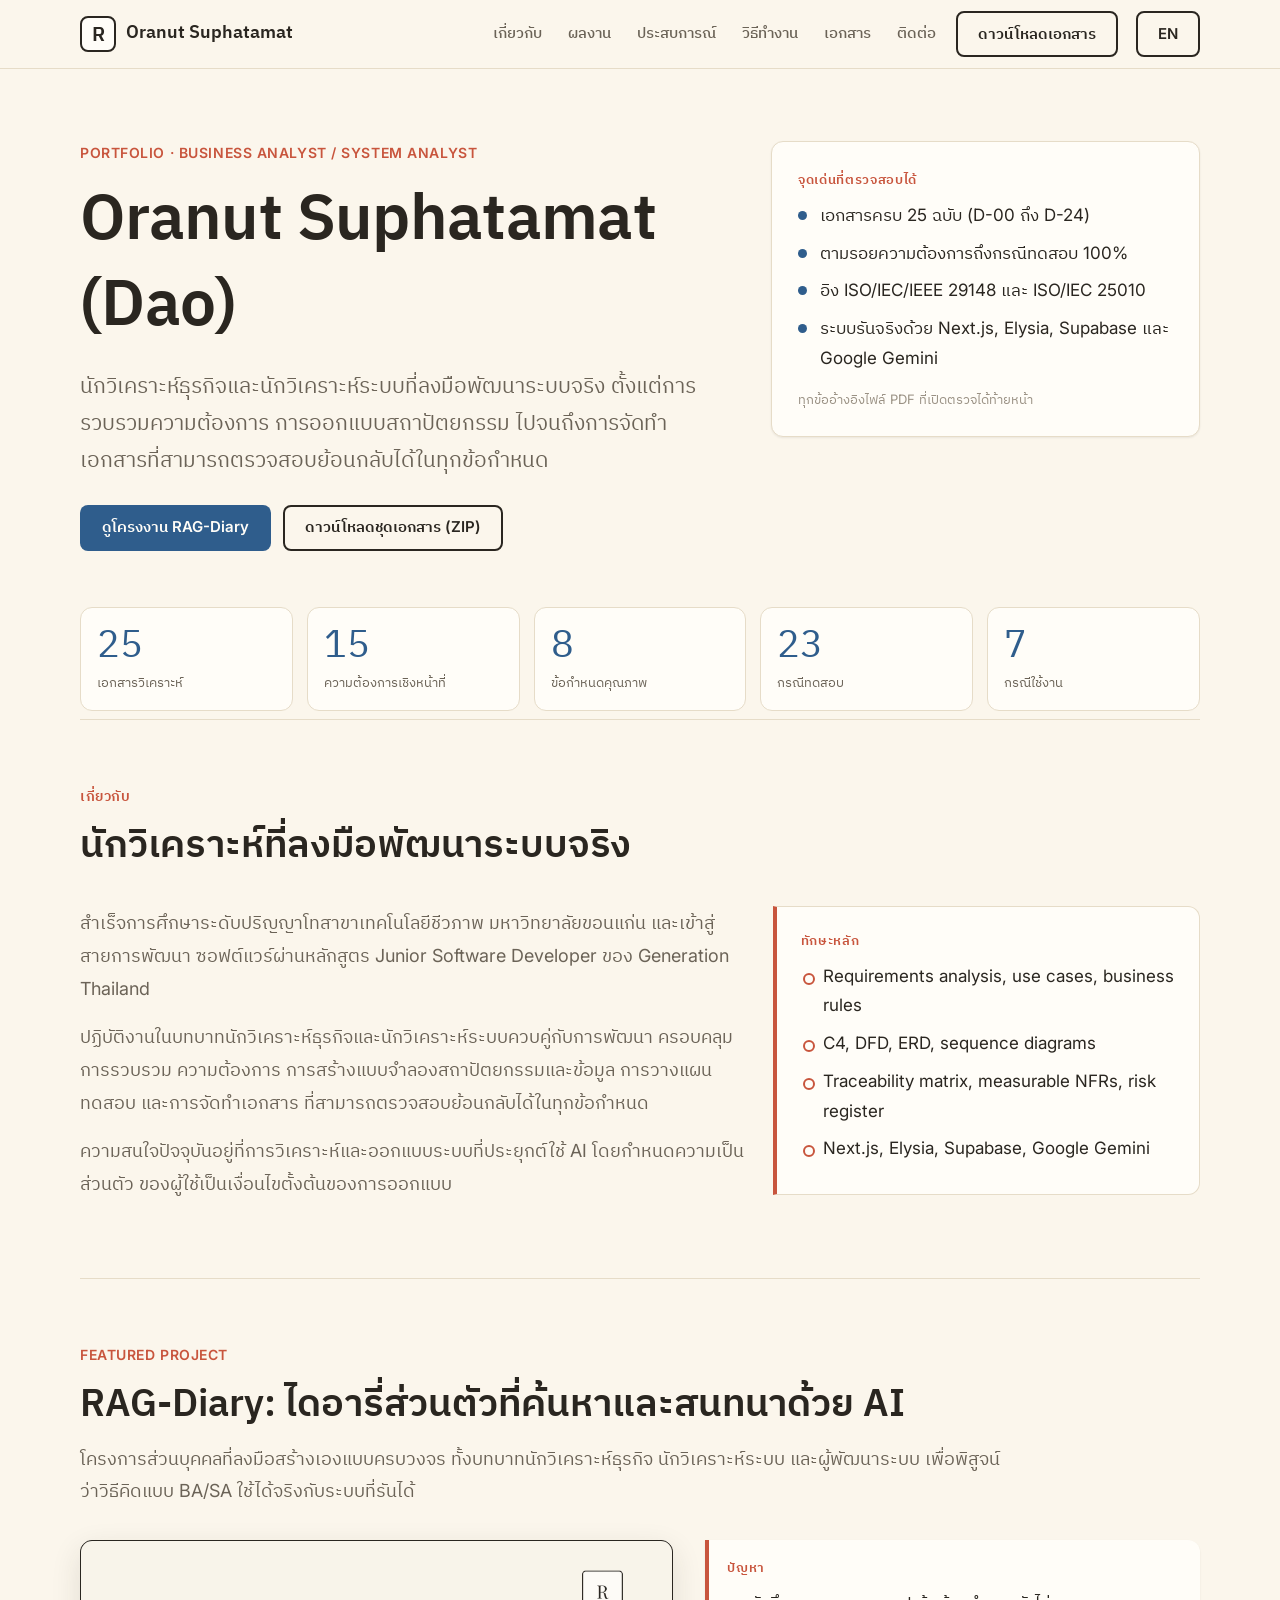
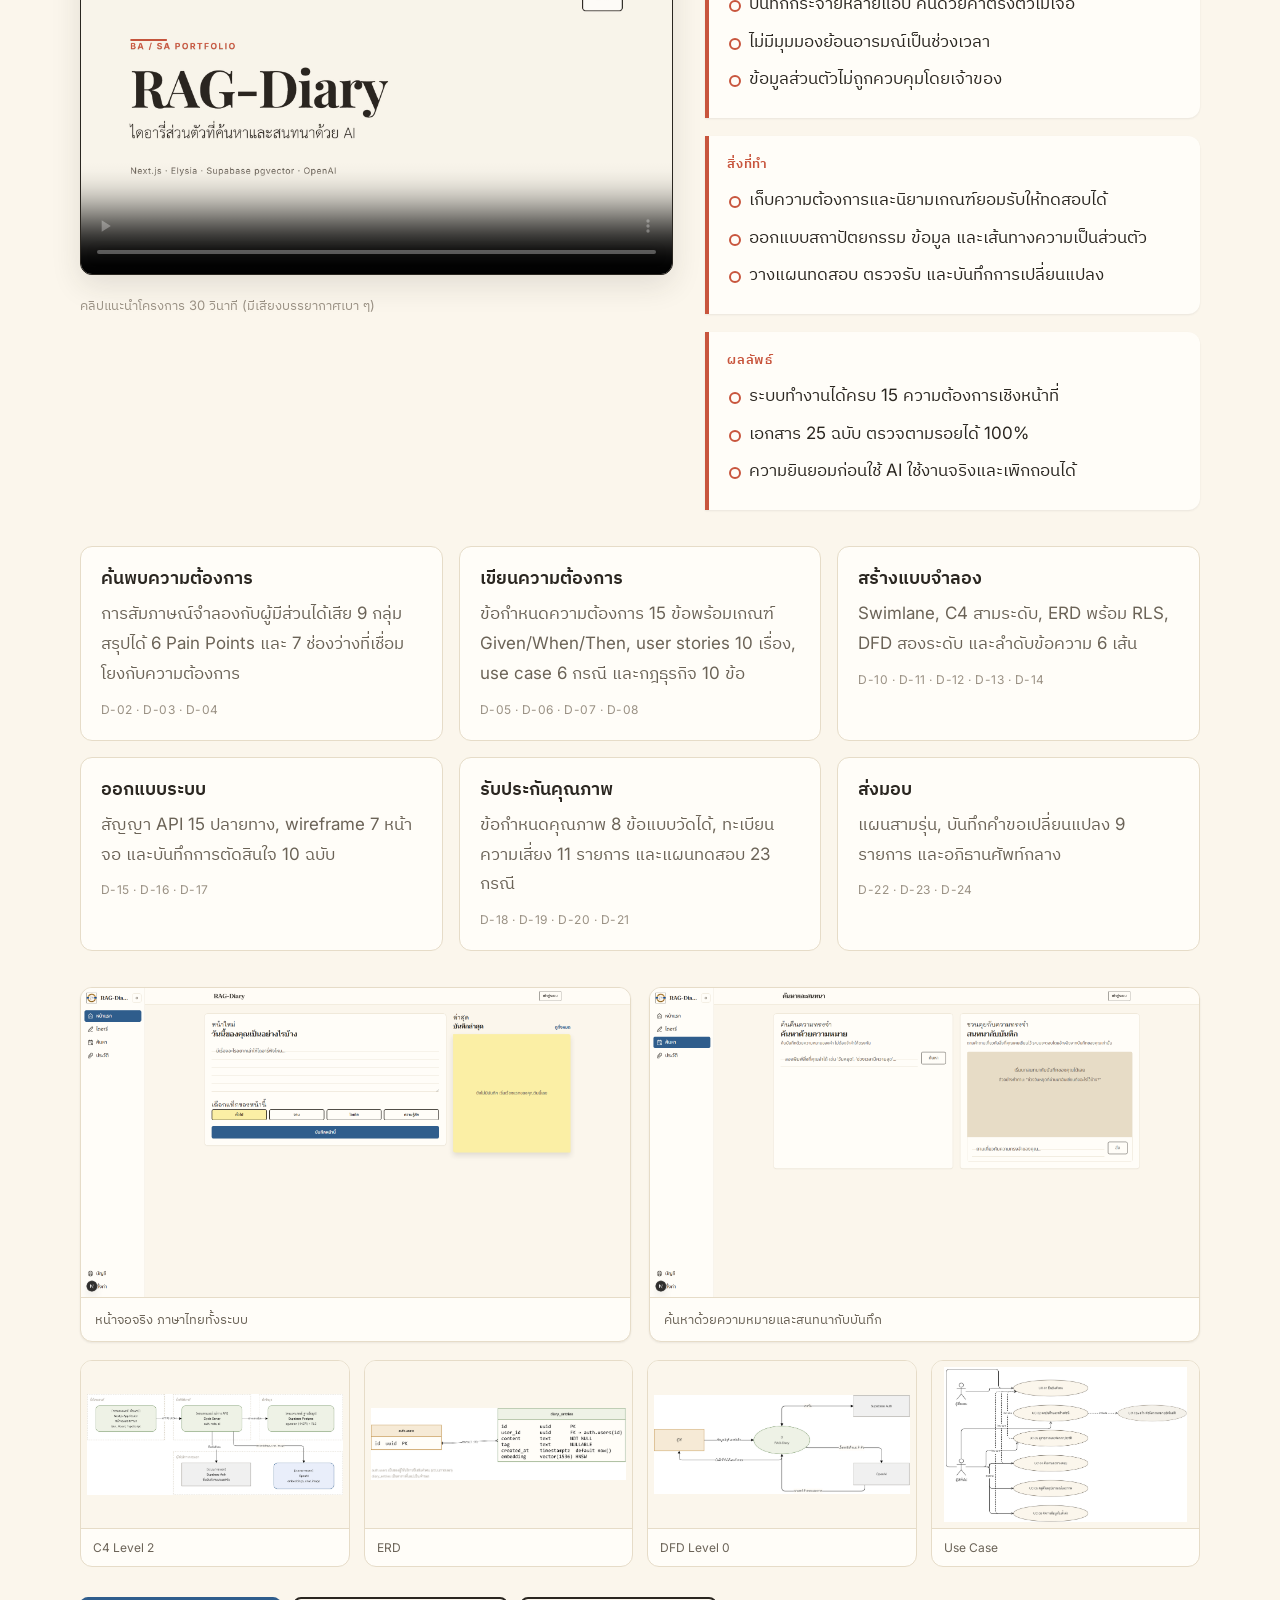
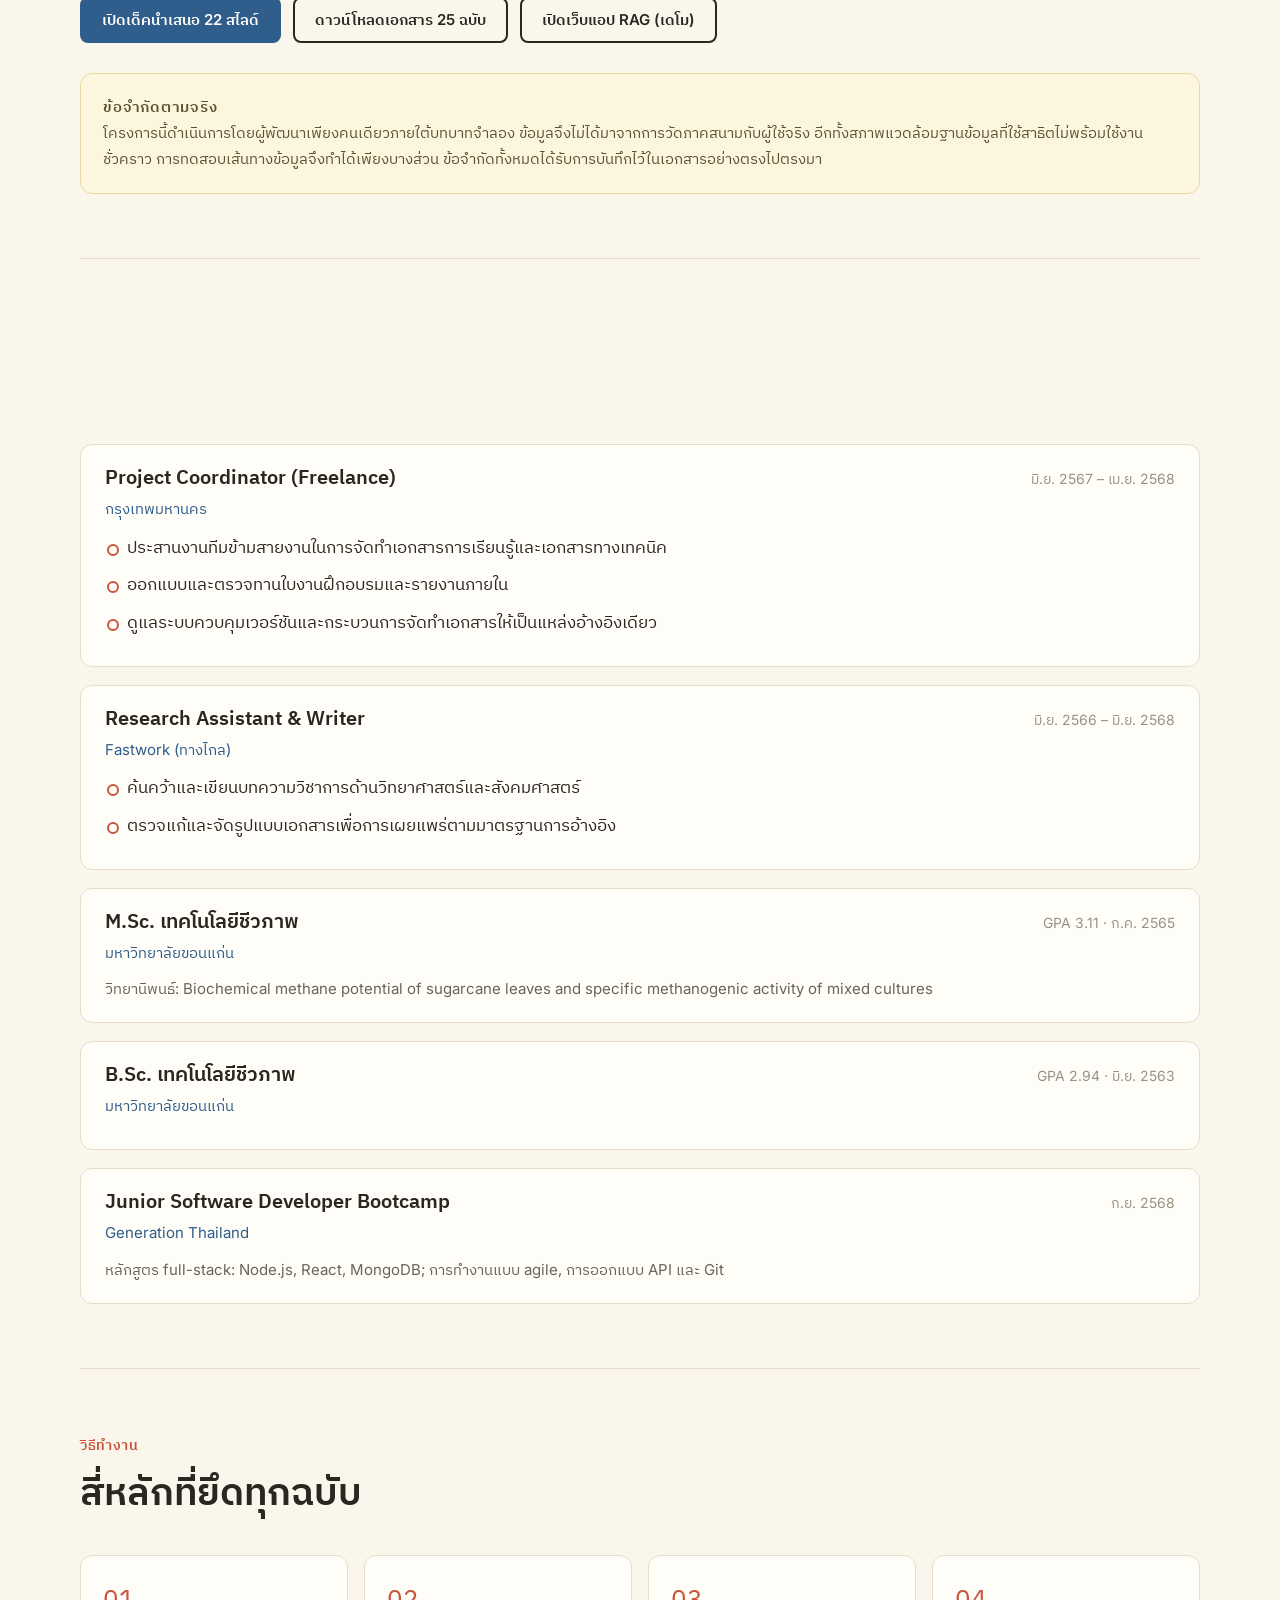
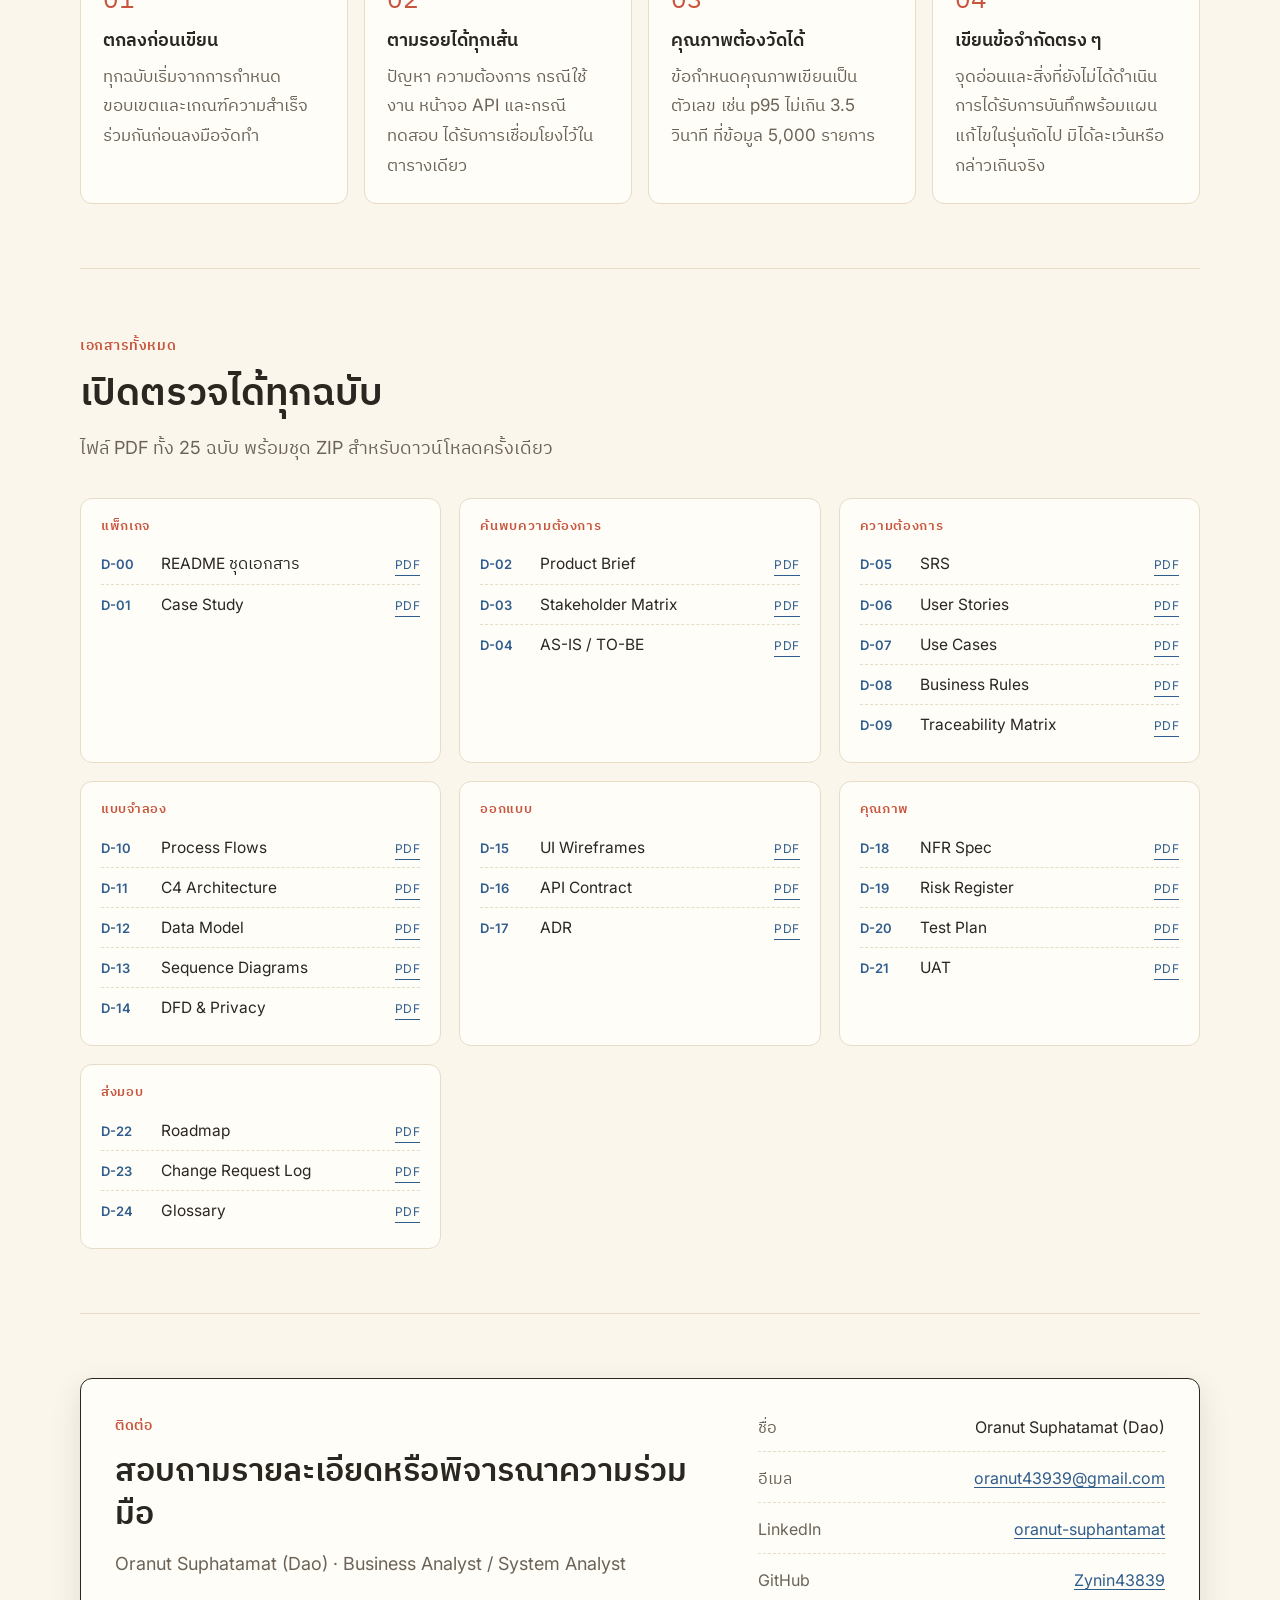
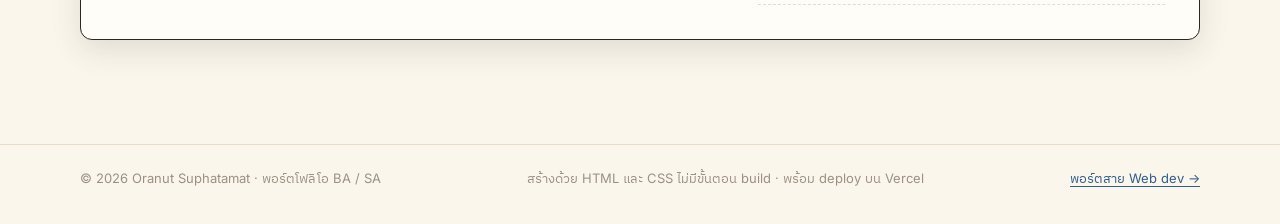
==== commit 9954acf4: "feat: split the BA/SA portfolio into its own repository The site used to live inside the RAG-Diary p" ====
--- a/index.html
+++ b/index.html
@@ -409,6 +409,7 @@
     <div class="wrap footer-inner">
       <p>© <span id="year"></span> Oranut Suphatamat · พอร์ตโฟลิโอ BA / SA</p>
       <p>สร้างด้วย HTML และ CSS ไม่มีขั้นตอน build · พร้อม deploy บน Vercel</p>
+      <p><a href="https://dao-portfolio-space.vercel.app">พอร์ตสาย Web dev →</a></p>
     </div>
   </footer>
 
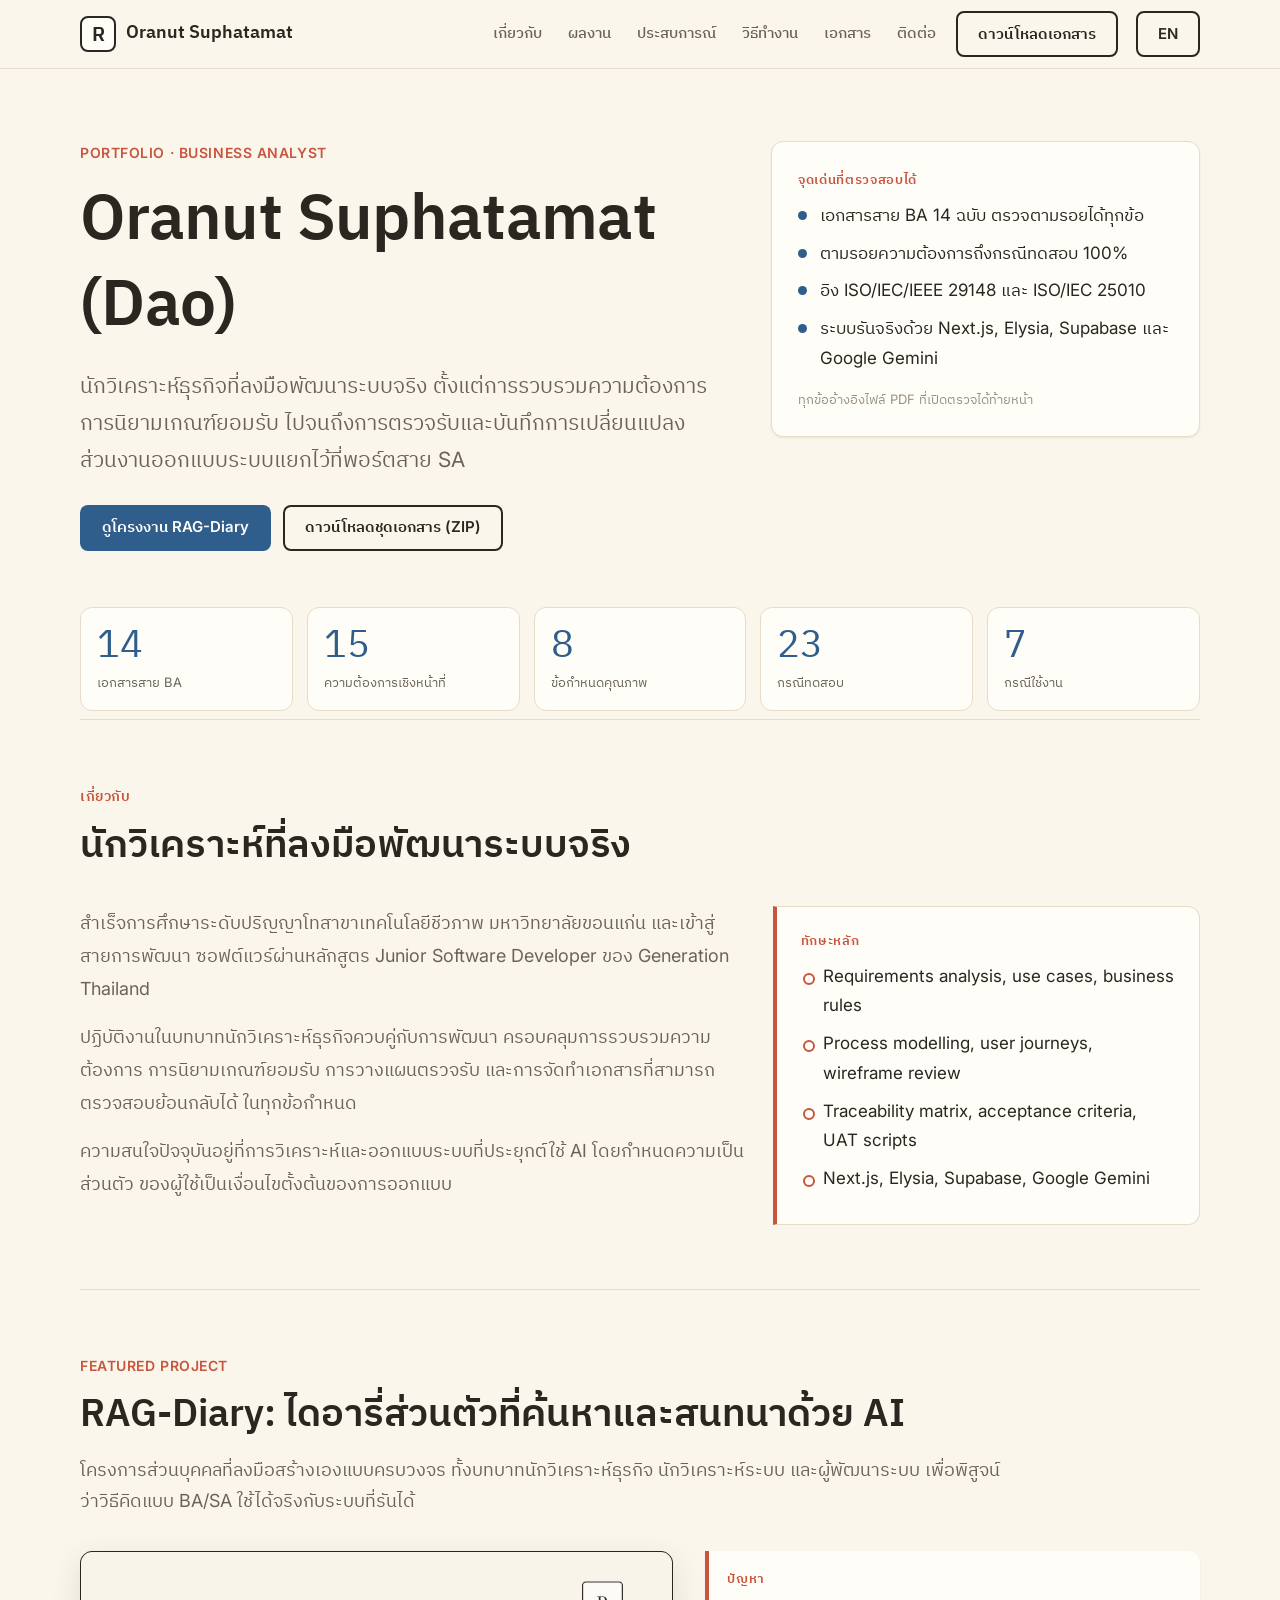
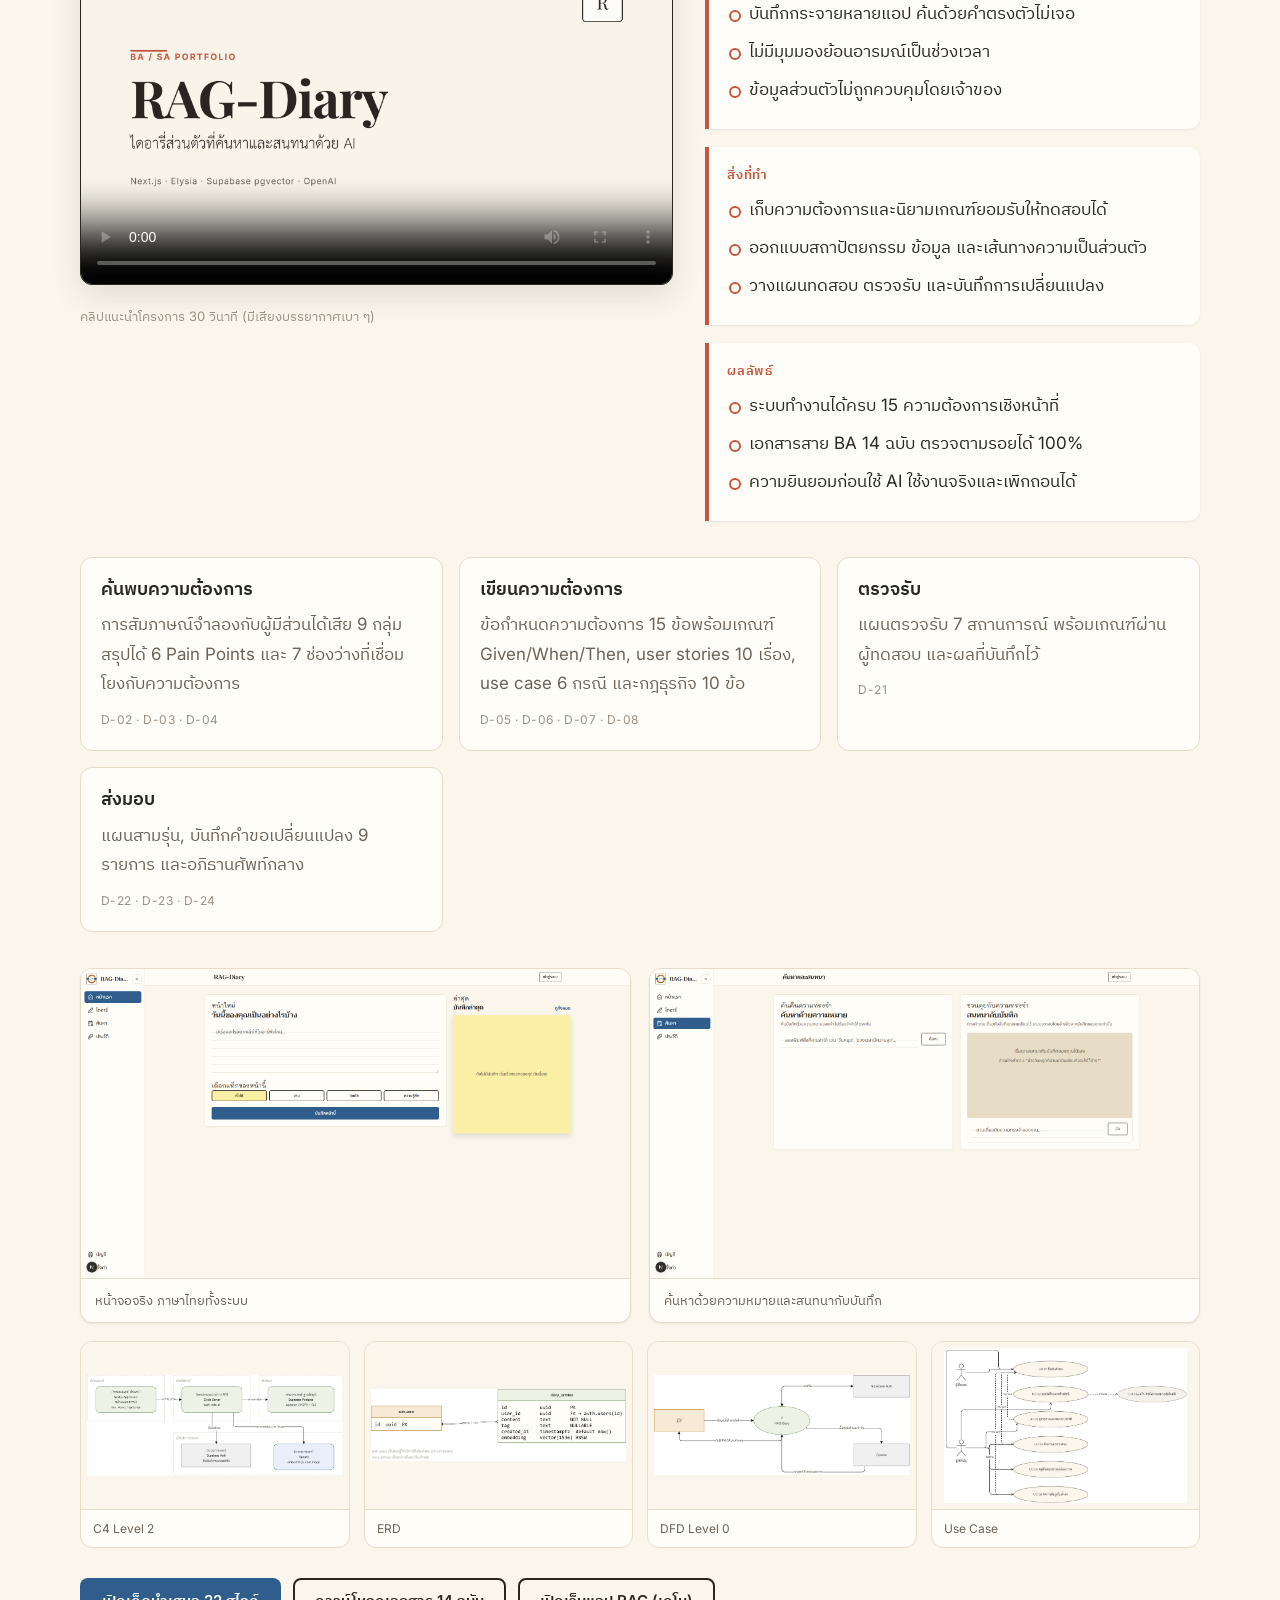
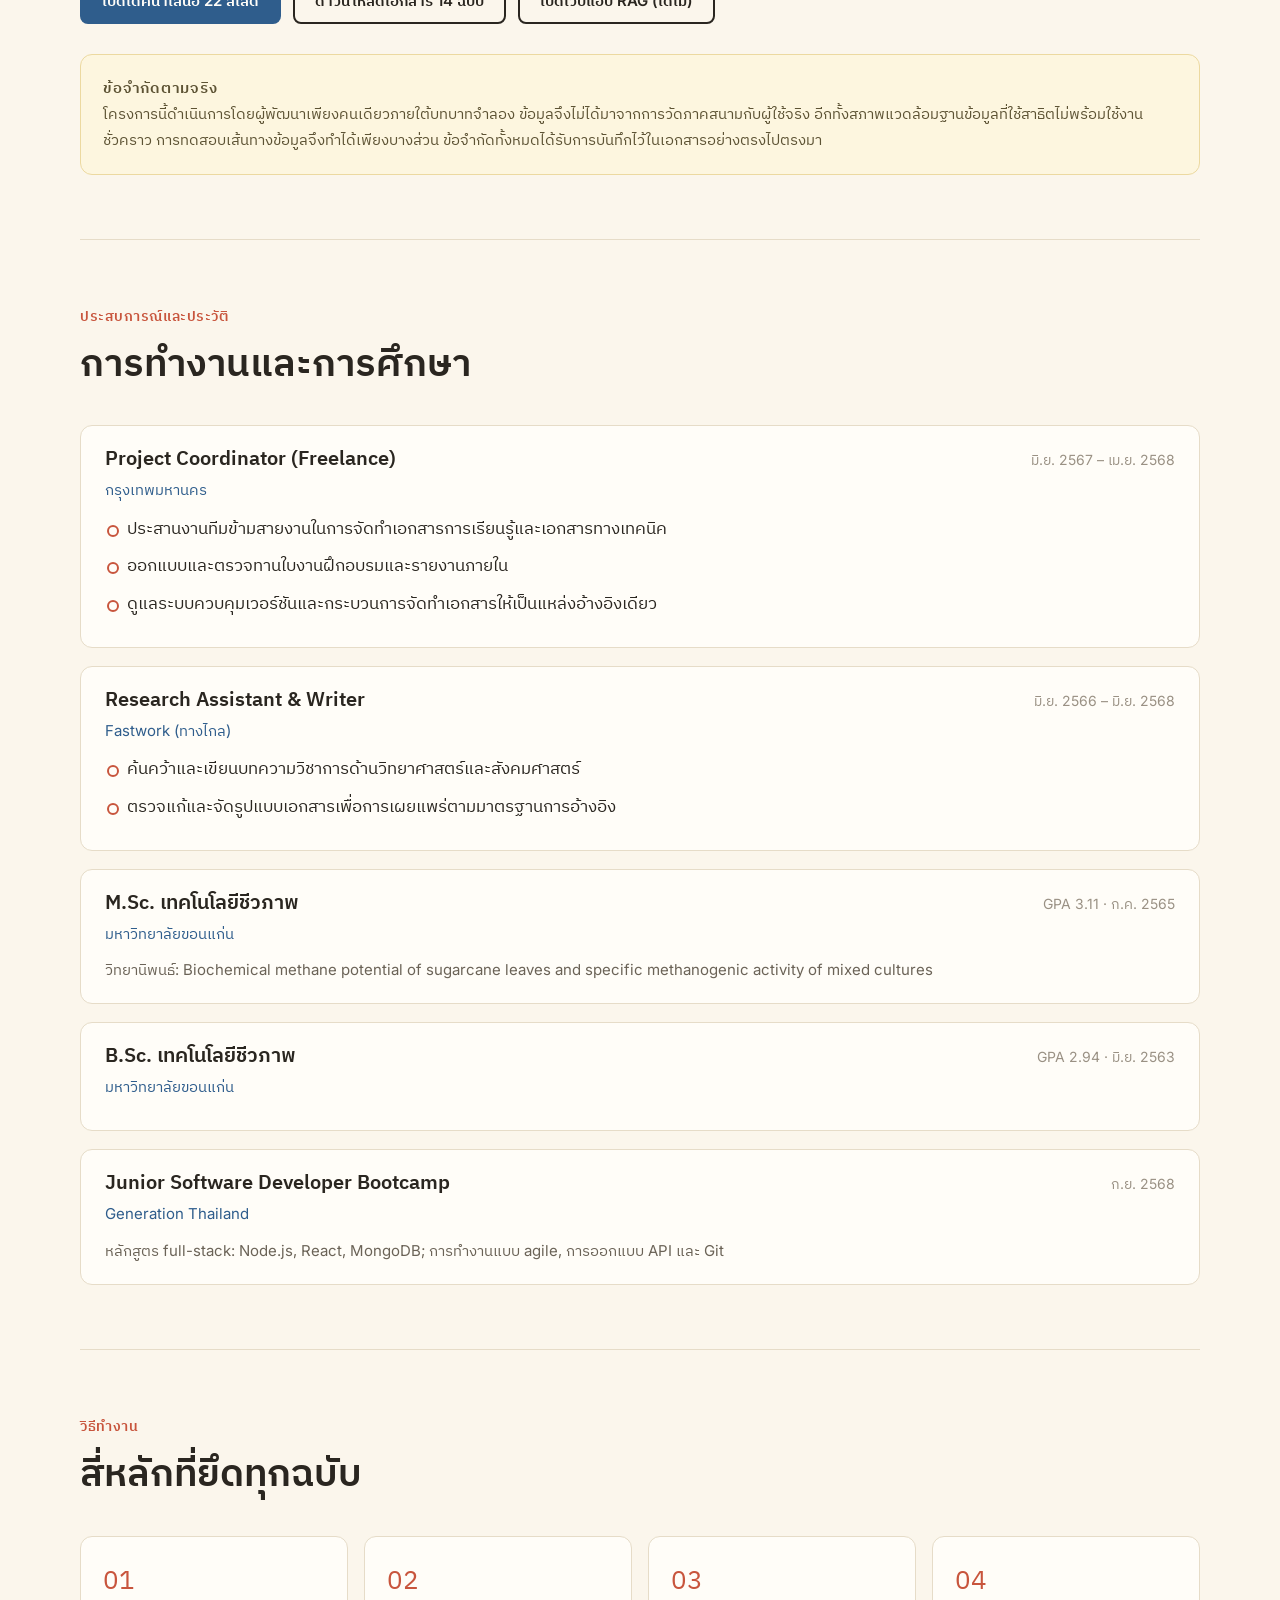
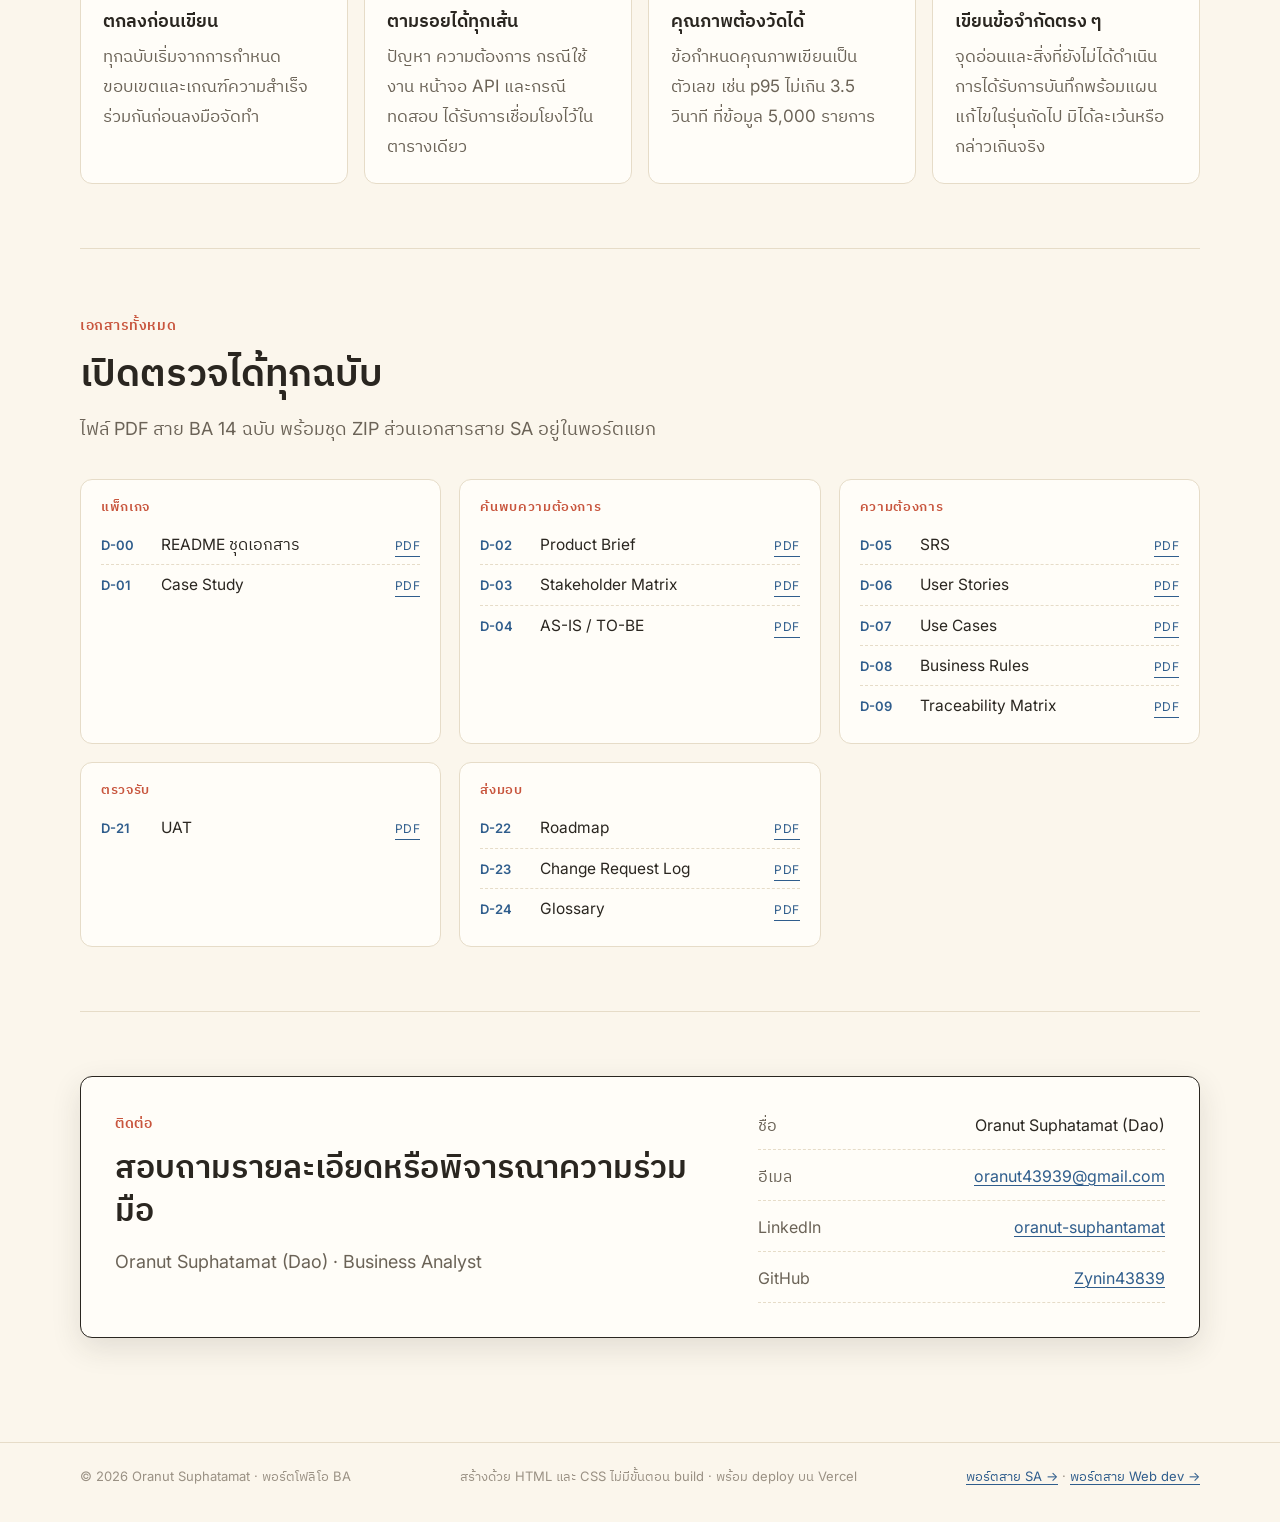
==== commit a51ddf42: "feat: split the portfolio into BA-only scope and add the SA portfolio The analysis work is now split" ====
--- a/index.html
+++ b/index.html
@@ -3,8 +3,8 @@
 <head>
   <meta charset="utf-8" />
   <meta name="viewport" content="width=device-width, initial-scale=1" />
-  <title>Oranut Suphatamat (Dao) | Business Analyst / System Analyst</title>
-  <meta name="description" content="พอร์ตโฟลิโอสายวิเคราะห์ธุรกิจและวิเคราะห์ระบบ พร้อมชุดเอกสาร 25 ฉบับและระบบที่ใช้งานได้จริง" />
+  <title>Oranut Suphatamat (Dao) | Business Analyst</title>
+  <meta name="description" content="พอร์ตโฟลิโอสายวิเคราะห์ธุรกิจ พร้อมชุดเอกสารสาย BA 14 ฉบับและระบบที่ใช้งานได้จริง" />
   <link rel="preconnect" href="https://fonts.googleapis.com" />
   <link rel="preconnect" href="https://fonts.gstatic.com" crossorigin />
   <link href="https://fonts.googleapis.com/css2?family=IBM+Plex+Sans+Thai:wght@400;500;600;700&family=Inter:wght@400;500;600&display=swap" rel="stylesheet" />
@@ -38,11 +38,11 @@
   <main id="main">
     <section class="hero wrap" id="top">
       <div class="hero-copy">
-        <p class="kicker">Portfolio · Business Analyst / System Analyst</p>
+        <p class="kicker">Portfolio · Business Analyst</p>
         <h1>Oranut Suphatamat (Dao)</h1>
         <p class="hero-lead">
-          นักวิเคราะห์ธุรกิจและนักวิเคราะห์ระบบที่ลงมือพัฒนาระบบจริง ตั้งแต่การรวบรวมความต้องการ
-          การออกแบบสถาปัตยกรรม ไปจนถึงการจัดทำเอกสารที่สามารถตรวจสอบย้อนกลับได้ในทุกข้อกำหนด
+          นักวิเคราะห์ธุรกิจที่ลงมือพัฒนาระบบจริง ตั้งแต่การรวบรวมความต้องการ การนิยามเกณฑ์ยอมรับ
+          ไปจนถึงการตรวจรับและบันทึกการเปลี่ยนแปลง ส่วนงานออกแบบระบบแยกไว้ที่พอร์ตสาย SA
         </p>
         <div class="hero-actions">
           <a class="btn btn-primary" href="#work">ดูโครงงาน RAG-Diary</a>
@@ -53,7 +53,7 @@
       <aside class="hero-card" aria-label="จุดเด่นที่ตรวจสอบได้">
         <p class="card-label">จุดเด่นที่ตรวจสอบได้</p>
         <ul class="check-list">
-          <li>เอกสารครบ 25 ฉบับ (D-00 ถึง D-24)</li>
+          <li>เอกสารสาย BA 14 ฉบับ ตรวจตามรอยได้ทุกข้อ</li>
           <li>ตามรอยความต้องการถึงกรณีทดสอบ 100%</li>
           <li>อิง ISO/IEC/IEEE 29148 และ ISO/IEC 25010</li>
           <li>ระบบรันจริงด้วย Next.js, Elysia, Supabase และ Google Gemini</li>
@@ -63,7 +63,7 @@
     </section>
 
     <section class="metrics wrap" aria-label="ตัวเลขสรุป">
-      <div class="metric"><span class="metric-num">25</span><span class="metric-label">เอกสารวิเคราะห์</span></div>
+      <div class="metric"><span class="metric-num">14</span><span class="metric-label">เอกสารสาย BA</span></div>
       <div class="metric"><span class="metric-num">15</span><span class="metric-label">ความต้องการเชิงหน้าที่</span></div>
       <div class="metric"><span class="metric-num">8</span><span class="metric-label">ข้อกำหนดคุณภาพ</span></div>
       <div class="metric"><span class="metric-num">23</span><span class="metric-label">กรณีทดสอบ</span></div>
@@ -82,9 +82,9 @@
             ซอฟต์แวร์ผ่านหลักสูตร Junior Software Developer ของ Generation Thailand
           </p>
           <p>
-            ปฏิบัติงานในบทบาทนักวิเคราะห์ธุรกิจและนักวิเคราะห์ระบบควบคู่กับการพัฒนา ครอบคลุมการรวบรวม
-            ความต้องการ การสร้างแบบจำลองสถาปัตยกรรมและข้อมูล การวางแผนทดสอบ และการจัดทำเอกสาร
-            ที่สามารถตรวจสอบย้อนกลับได้ในทุกข้อกำหนด
+            ปฏิบัติงานในบทบาทนักวิเคราะห์ธุรกิจควบคู่กับการพัฒนา ครอบคลุมการรวบรวมความต้องการ
+            การนิยามเกณฑ์ยอมรับ การวางแผนตรวจรับ และการจัดทำเอกสารที่สามารถตรวจสอบย้อนกลับได้
+            ในทุกข้อกำหนด
           </p>
           <p>
             ความสนใจปัจจุบันอยู่ที่การวิเคราะห์และออกแบบระบบที่ประยุกต์ใช้ AI โดยกำหนดความเป็นส่วนตัว
@@ -95,8 +95,8 @@
           <p class="card-label">ทักษะหลัก</p>
           <ul class="plain-list">
             <li>Requirements analysis, use cases, business rules</li>
-            <li>C4, DFD, ERD, sequence diagrams</li>
-            <li>Traceability matrix, measurable NFRs, risk register</li>
+            <li>Process modelling, user journeys, wireframe review</li>
+            <li>Traceability matrix, acceptance criteria, UAT scripts</li>
             <li>Next.js, Elysia, Supabase, Google Gemini</li>
           </ul>
         </aside>
@@ -143,7 +143,7 @@
             <p class="card-label">ผลลัพธ์</p>
             <ul class="plain-list">
               <li>ระบบทำงานได้ครบ 15 ความต้องการเชิงหน้าที่</li>
-              <li>เอกสาร 25 ฉบับ ตรวจตามรอยได้ 100%</li>
+              <li>เอกสารสาย BA 14 ฉบับ ตรวจตามรอยได้ 100%</li>
               <li>ความยินยอมก่อนใช้ AI ใช้งานจริงและเพิกถอนได้</li>
             </ul>
           </div>
@@ -162,19 +162,9 @@
           <p class="role-doc">D-05 · D-06 · D-07 · D-08</p>
         </article>
         <article class="role-card">
-          <h3>สร้างแบบจำลอง</h3>
-          <p>Swimlane, C4 สามระดับ, ERD พร้อม RLS, DFD สองระดับ และลำดับข้อความ 6 เส้น</p>
-          <p class="role-doc">D-10 · D-11 · D-12 · D-13 · D-14</p>
-        </article>
-        <article class="role-card">
-          <h3>ออกแบบระบบ</h3>
-          <p>สัญญา API 15 ปลายทาง, wireframe 7 หน้าจอ และบันทึกการตัดสินใจ 10 ฉบับ</p>
-          <p class="role-doc">D-15 · D-16 · D-17</p>
-        </article>
-        <article class="role-card">
-          <h3>รับประกันคุณภาพ</h3>
-          <p>ข้อกำหนดคุณภาพ 8 ข้อแบบวัดได้, ทะเบียนความเสี่ยง 11 รายการ และแผนทดสอบ 23 กรณี</p>
-          <p class="role-doc">D-18 · D-19 · D-20 · D-21</p>
+          <h3>ตรวจรับ</h3>
+          <p>แผนตรวจรับ 7 สถานการณ์ พร้อมเกณฑ์ผ่าน ผู้ทดสอบ และผลที่บันทึกไว้</p>
+          <p class="role-doc">D-21</p>
         </article>
         <article class="role-card">
           <h3>ส่งมอบ</h3>
@@ -215,7 +205,7 @@
 
       <div class="project-actions">
         <a class="btn btn-primary" href="assets/media/deck.html" target="_blank" rel="noopener">เปิดเด็คนำเสนอ 22 สไลด์</a>
-        <a class="btn btn-ghost" href="assets/media/RAG-Diary-Docs.zip" download>ดาวน์โหลดเอกสาร 25 ฉบับ</a>
+        <a class="btn btn-ghost" href="assets/media/RAG-Diary-Docs.zip" download>ดาวน์โหลดเอกสาร 14 ฉบับ</a>
         <a class="btn btn-ghost" href="https://rag-diary-app.vercel.app" target="_blank" rel="noopener">เปิดเว็บแอป RAG (เดโม)</a>
       </div>
 
@@ -322,7 +312,7 @@
       <div class="section-head">
         <p class="kicker">เอกสารทั้งหมด</p>
         <h2>เปิดตรวจได้ทุกฉบับ</h2>
-        <p class="section-sub">ไฟล์ PDF ทั้ง 25 ฉบับ พร้อมชุด ZIP สำหรับดาวน์โหลดครั้งเดียว</p>
+        <p class="section-sub">ไฟล์ PDF สาย BA 14 ฉบับ พร้อมชุด ZIP ส่วนเอกสารสาย SA อยู่ในพอร์ตแยก</p>
       </div>
       <div class="doc-groups">
       <div class="doc-group">
@@ -351,29 +341,8 @@
         </ul>
       </div>
       <div class="doc-group">
-        <h3 class="doc-group-title">แบบจำลอง</h3>
+        <h3 class="doc-group-title">ตรวจรับ</h3>
         <ul class="doc-list">
-          <li class="doc-row"><span class="doc-code">D-10</span><span class="doc-name">Process Flows</span><a class="doc-link" href="assets/docs/D-10-PROCESS-FLOWS.pdf" target="_blank" rel="noopener">PDF</a></li>
-          <li class="doc-row"><span class="doc-code">D-11</span><span class="doc-name">C4 Architecture</span><a class="doc-link" href="assets/docs/D-11-C4-ARCHITECTURE.pdf" target="_blank" rel="noopener">PDF</a></li>
-          <li class="doc-row"><span class="doc-code">D-12</span><span class="doc-name">Data Model</span><a class="doc-link" href="assets/docs/D-12-DATA-MODEL.pdf" target="_blank" rel="noopener">PDF</a></li>
-          <li class="doc-row"><span class="doc-code">D-13</span><span class="doc-name">Sequence Diagrams</span><a class="doc-link" href="assets/docs/D-13-SEQUENCE-DIAGRAMS.pdf" target="_blank" rel="noopener">PDF</a></li>
-          <li class="doc-row"><span class="doc-code">D-14</span><span class="doc-name">DFD & Privacy</span><a class="doc-link" href="assets/docs/D-14-DFD-PRIVACY.pdf" target="_blank" rel="noopener">PDF</a></li>
-        </ul>
-      </div>
-      <div class="doc-group">
-        <h3 class="doc-group-title">ออกแบบ</h3>
-        <ul class="doc-list">
-          <li class="doc-row"><span class="doc-code">D-15</span><span class="doc-name">UI Wireframes</span><a class="doc-link" href="assets/docs/D-15-UI-WIREFRAMES.pdf" target="_blank" rel="noopener">PDF</a></li>
-          <li class="doc-row"><span class="doc-code">D-16</span><span class="doc-name">API Contract</span><a class="doc-link" href="assets/docs/D-16-API-CONTRACT.pdf" target="_blank" rel="noopener">PDF</a></li>
-          <li class="doc-row"><span class="doc-code">D-17</span><span class="doc-name">ADR</span><a class="doc-link" href="assets/docs/D-17-ADR.pdf" target="_blank" rel="noopener">PDF</a></li>
-        </ul>
-      </div>
-      <div class="doc-group">
-        <h3 class="doc-group-title">คุณภาพ</h3>
-        <ul class="doc-list">
-          <li class="doc-row"><span class="doc-code">D-18</span><span class="doc-name">NFR Spec</span><a class="doc-link" href="assets/docs/D-18-NFR-SPEC.pdf" target="_blank" rel="noopener">PDF</a></li>
-          <li class="doc-row"><span class="doc-code">D-19</span><span class="doc-name">Risk Register</span><a class="doc-link" href="assets/docs/D-19-RISK-REGISTER.pdf" target="_blank" rel="noopener">PDF</a></li>
-          <li class="doc-row"><span class="doc-code">D-20</span><span class="doc-name">Test Plan</span><a class="doc-link" href="assets/docs/D-20-TEST-PLAN.pdf" target="_blank" rel="noopener">PDF</a></li>
           <li class="doc-row"><span class="doc-code">D-21</span><span class="doc-name">UAT</span><a class="doc-link" href="assets/docs/D-21-UAT.pdf" target="_blank" rel="noopener">PDF</a></li>
         </ul>
       </div>
@@ -393,7 +362,7 @@
         <div>
           <p class="kicker">ติดต่อ</p>
           <h2>สอบถามรายละเอียดหรือพิจารณาความร่วมมือ</h2>
-          <p class="section-sub">Oranut Suphatamat (Dao) · Business Analyst / System Analyst</p>
+          <p class="section-sub">Oranut Suphatamat (Dao) · Business Analyst</p>
         </div>
         <ul class="contact-list">
           <li><span>ชื่อ</span>Oranut Suphatamat (Dao)</li>
@@ -407,9 +376,9 @@
 
   <footer class="site-footer">
     <div class="wrap footer-inner">
-      <p>© <span id="year"></span> Oranut Suphatamat · พอร์ตโฟลิโอ BA / SA</p>
+      <p>© <span id="year"></span> Oranut Suphatamat · พอร์ตโฟลิโอ BA</p>
       <p>สร้างด้วย HTML และ CSS ไม่มีขั้นตอน build · พร้อม deploy บน Vercel</p>
-      <p><a href="https://dao-portfolio-space.vercel.app">พอร์ตสาย Web dev →</a></p>
+      <p><a href="https://oranut-sa-portfolio.vercel.app">พอร์ตสาย SA →</a> · <a href="https://dao-portfolio-space.vercel.app">พอร์ตสาย Web dev →</a></p>
     </div>
   </footer>
 
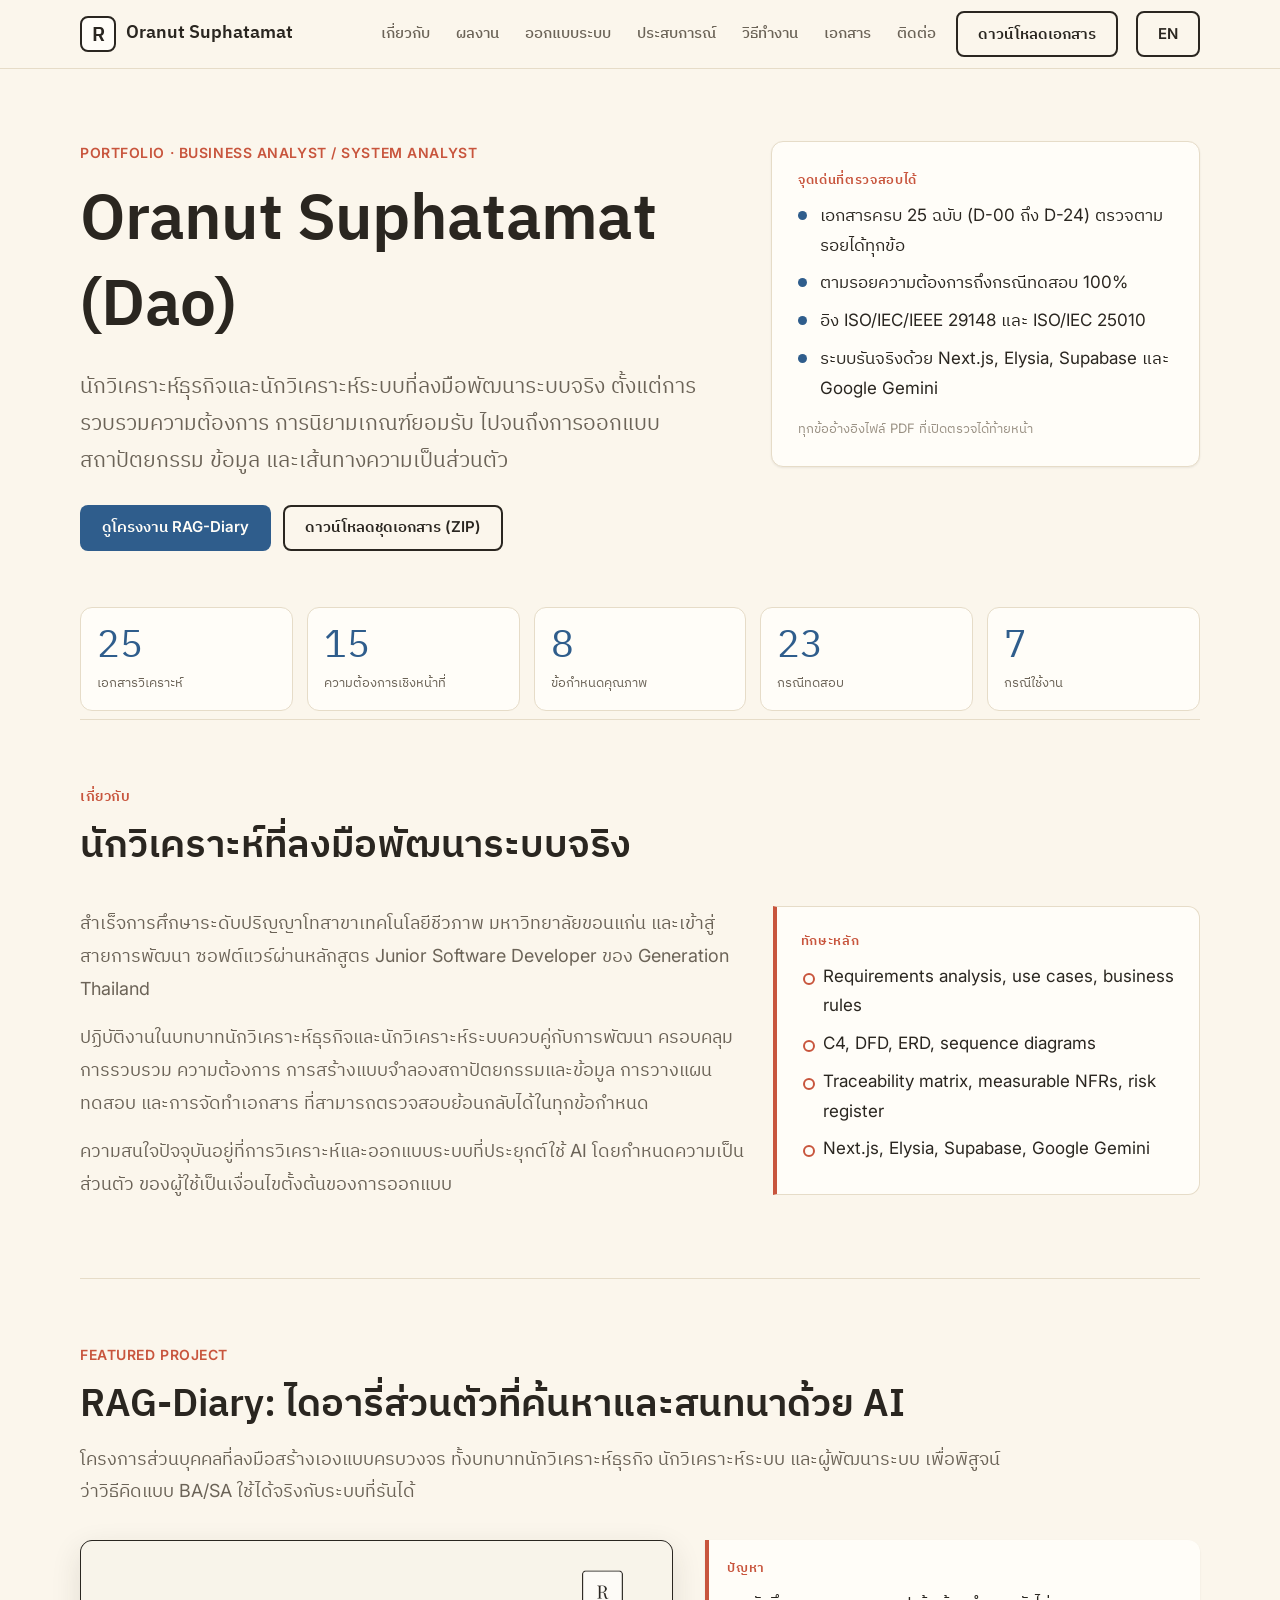
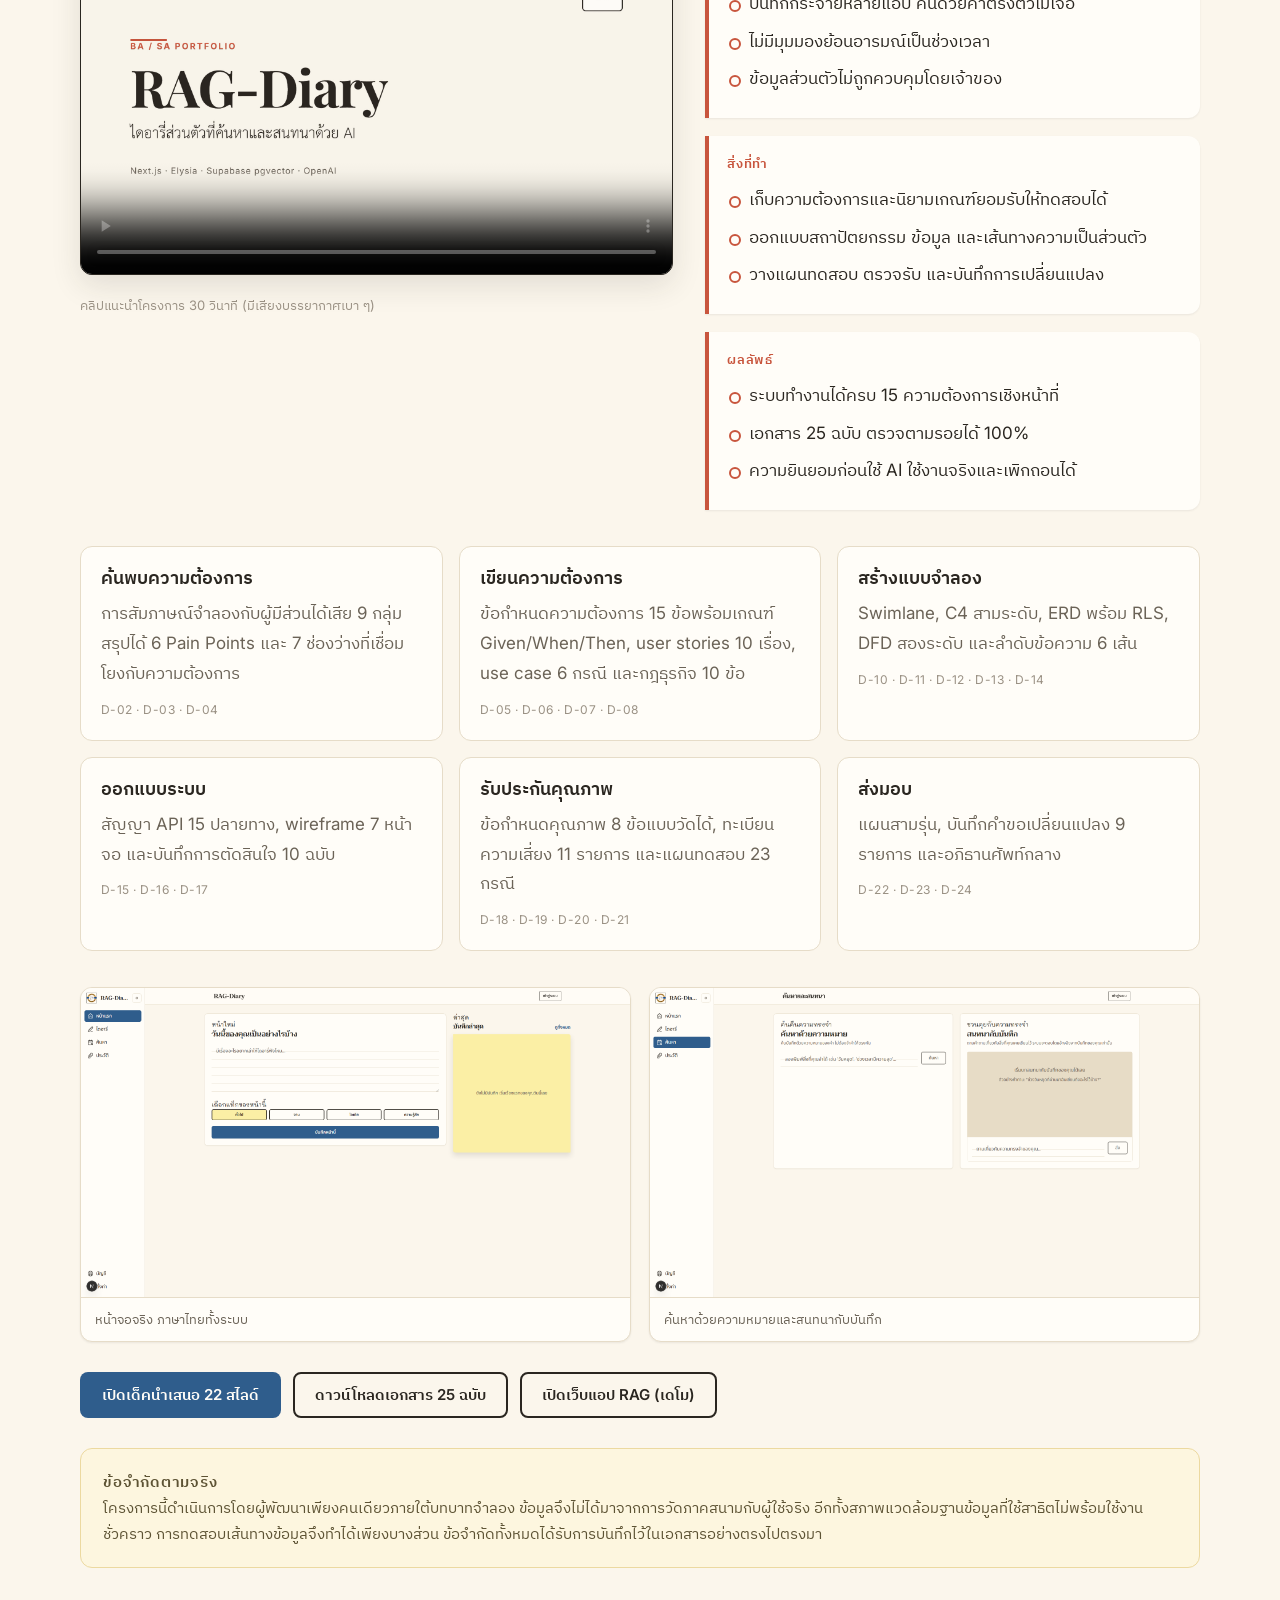
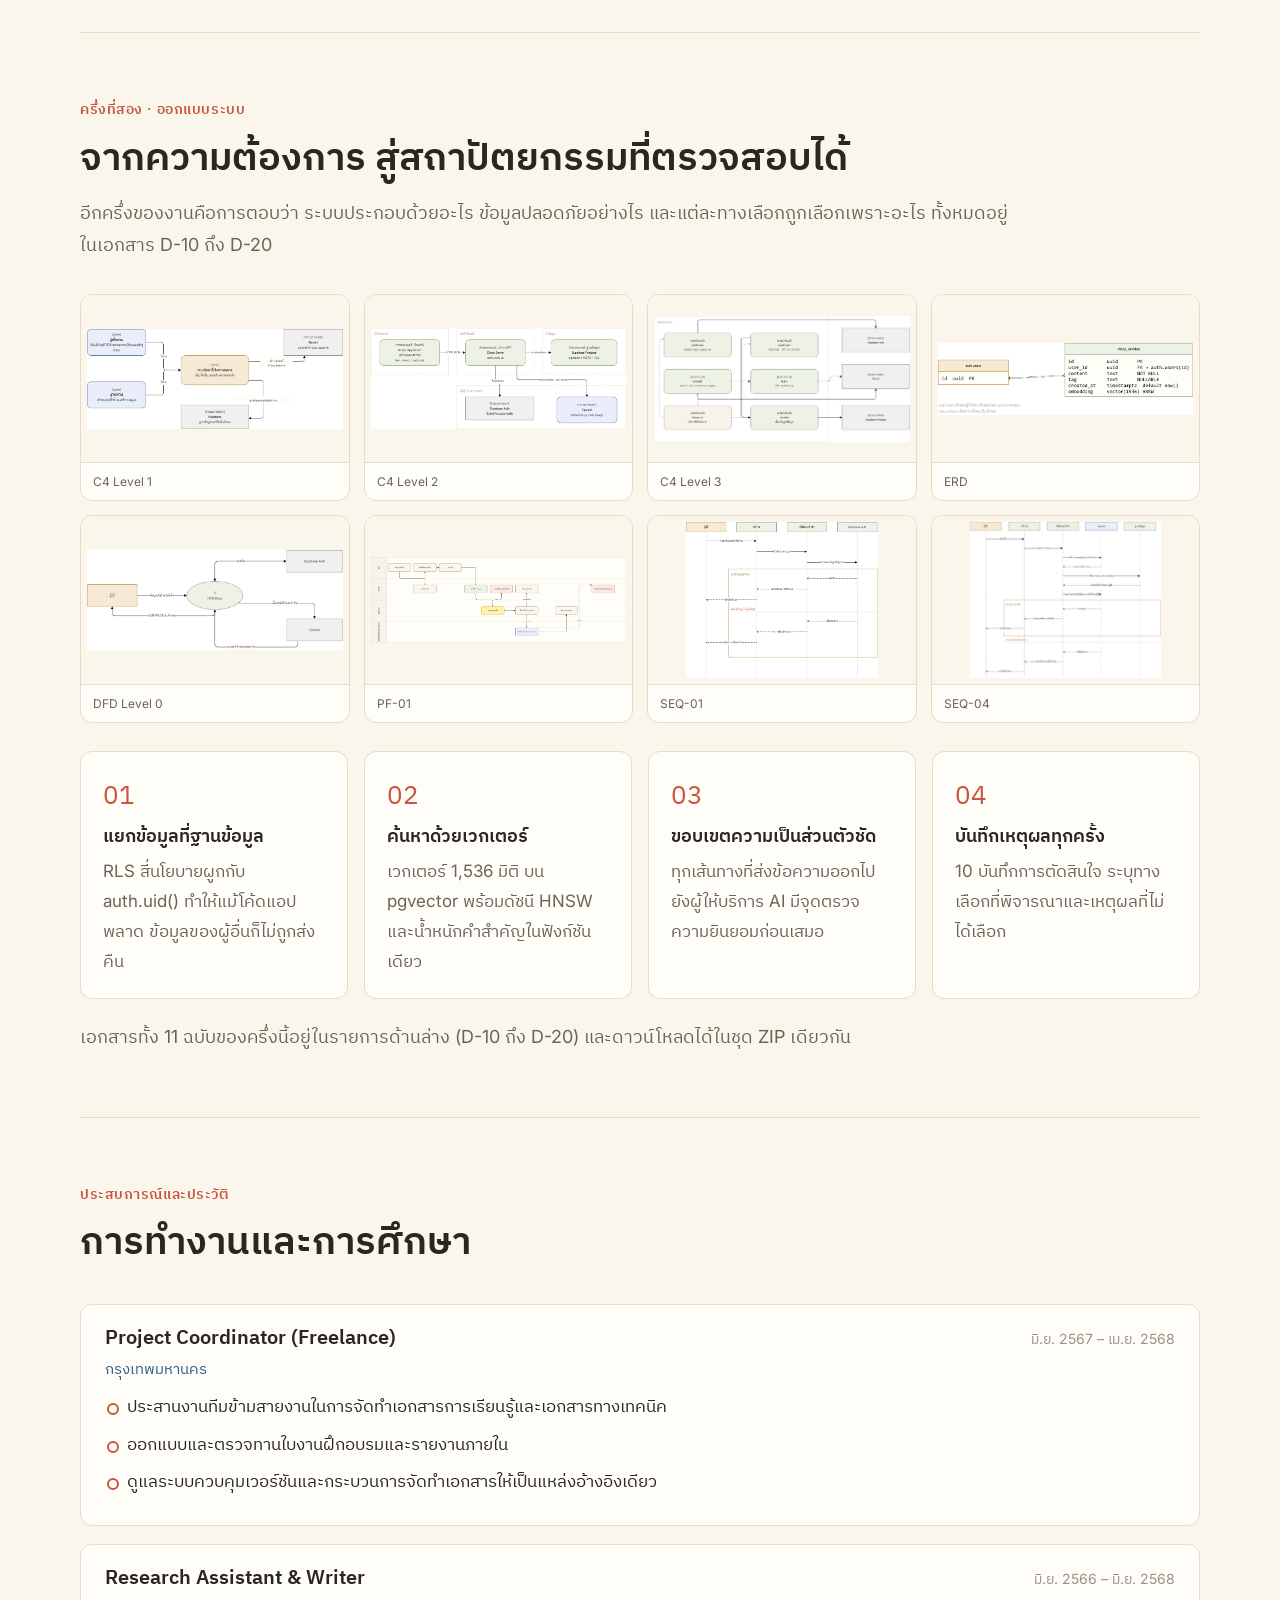
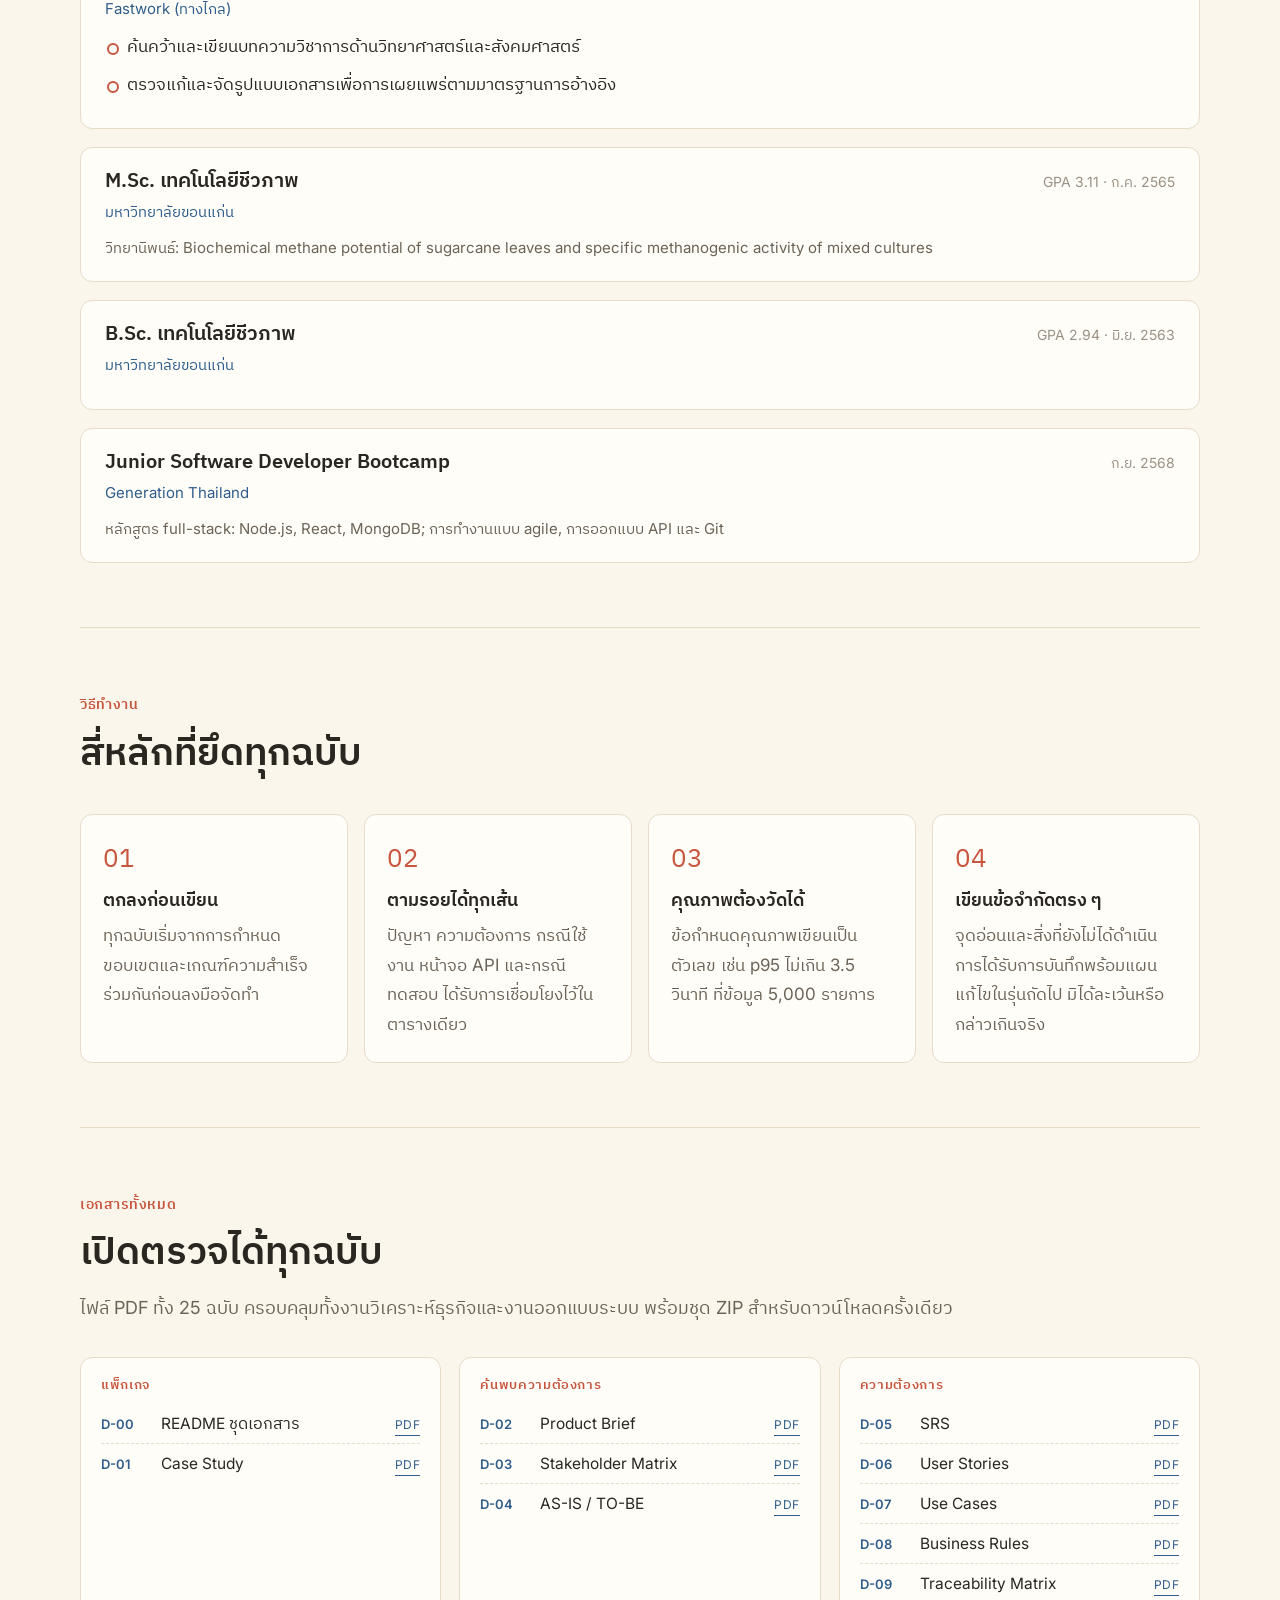
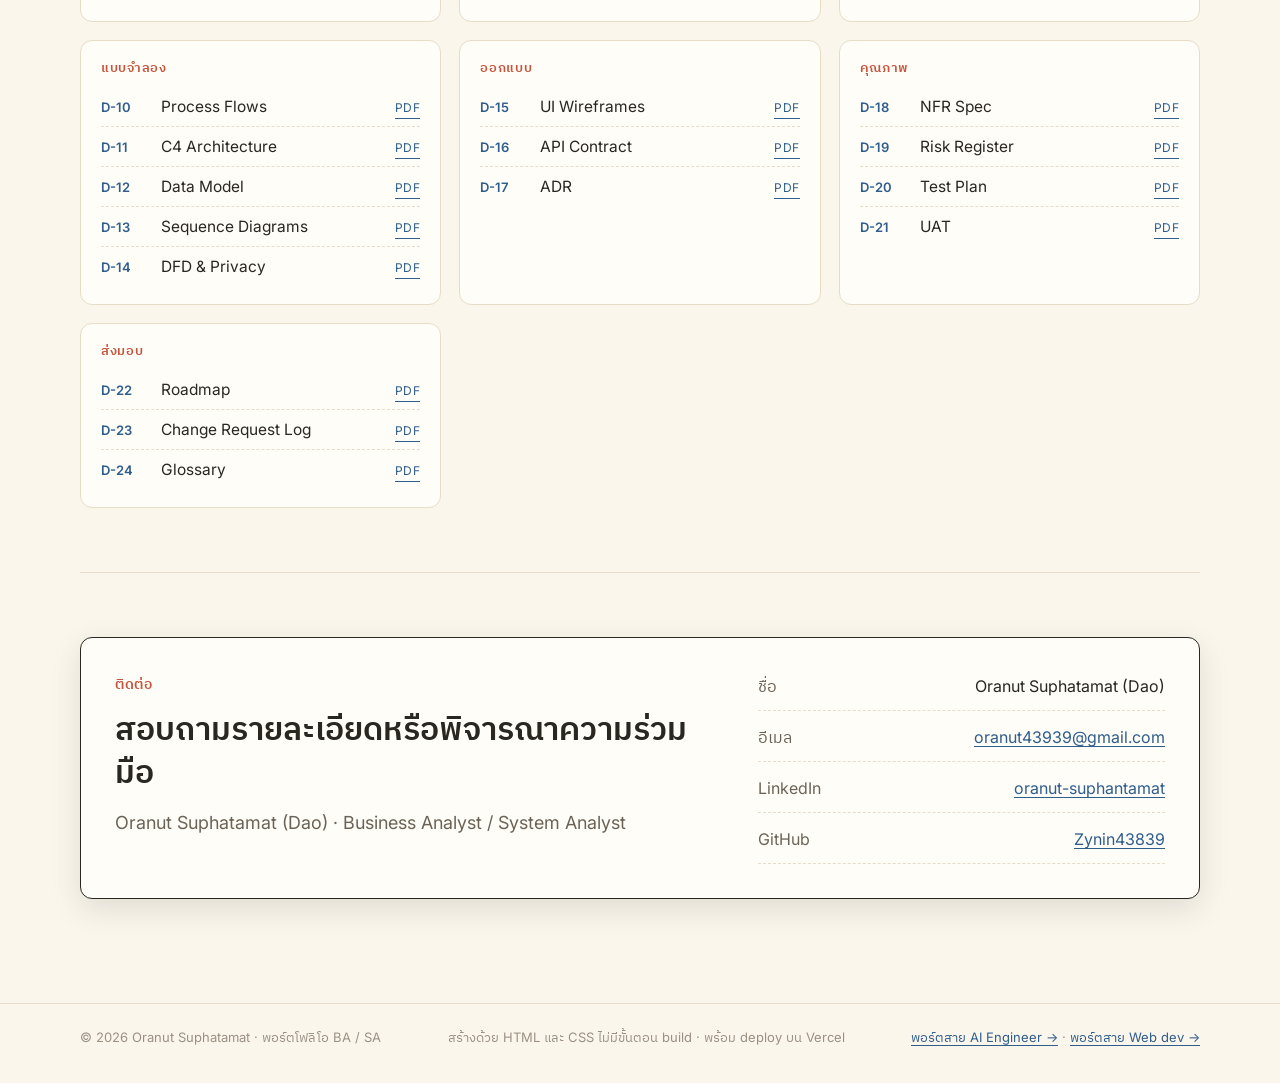
==== commit 38530e29: "feat: merge the system design half back into the BA/SA portfolio Job adverts in this market usually " ====
--- a/index.html
+++ b/index.html
@@ -3,8 +3,8 @@
 <head>
   <meta charset="utf-8" />
   <meta name="viewport" content="width=device-width, initial-scale=1" />
-  <title>Oranut Suphatamat (Dao) | Business Analyst</title>
-  <meta name="description" content="พอร์ตโฟลิโอสายวิเคราะห์ธุรกิจ พร้อมชุดเอกสารสาย BA 14 ฉบับและระบบที่ใช้งานได้จริง" />
+  <title>Oranut Suphatamat (Dao) | Business Analyst / System Analyst</title>
+  <meta name="description" content="พอร์ตโฟลิโอสายวิเคราะห์ธุรกิจและวิเคราะห์ระบบ พร้อมชุดเอกสาร 25 ฉบับและระบบที่ใช้งานได้จริง" />
   <link rel="preconnect" href="https://fonts.googleapis.com" />
   <link rel="preconnect" href="https://fonts.gstatic.com" crossorigin />
   <link href="https://fonts.googleapis.com/css2?family=IBM+Plex+Sans+Thai:wght@400;500;600;700&family=Inter:wght@400;500;600&display=swap" rel="stylesheet" />
@@ -22,6 +22,7 @@
       <nav class="site-nav" id="site-nav" aria-label="เมนูหลัก">
         <a href="#about">เกี่ยวกับ</a>
         <a href="#work">ผลงาน</a>
+        <a href="#design">ออกแบบระบบ</a>
         <a href="#experience">ประสบการณ์</a>
         <a href="#method">วิธีทำงาน</a>
         <a href="#docs">เอกสาร</a>
@@ -38,11 +39,11 @@
   <main id="main">
     <section class="hero wrap" id="top">
       <div class="hero-copy">
-        <p class="kicker">Portfolio · Business Analyst</p>
+        <p class="kicker">Portfolio · Business Analyst / System Analyst</p>
         <h1>Oranut Suphatamat (Dao)</h1>
         <p class="hero-lead">
-          นักวิเคราะห์ธุรกิจที่ลงมือพัฒนาระบบจริง ตั้งแต่การรวบรวมความต้องการ การนิยามเกณฑ์ยอมรับ
-          ไปจนถึงการตรวจรับและบันทึกการเปลี่ยนแปลง ส่วนงานออกแบบระบบแยกไว้ที่พอร์ตสาย SA
+          นักวิเคราะห์ธุรกิจและนักวิเคราะห์ระบบที่ลงมือพัฒนาระบบจริง ตั้งแต่การรวบรวมความต้องการ
+          การนิยามเกณฑ์ยอมรับ ไปจนถึงการออกแบบสถาปัตยกรรม ข้อมูล และเส้นทางความเป็นส่วนตัว
         </p>
         <div class="hero-actions">
           <a class="btn btn-primary" href="#work">ดูโครงงาน RAG-Diary</a>
@@ -53,7 +54,7 @@
       <aside class="hero-card" aria-label="จุดเด่นที่ตรวจสอบได้">
         <p class="card-label">จุดเด่นที่ตรวจสอบได้</p>
         <ul class="check-list">
-          <li>เอกสารสาย BA 14 ฉบับ ตรวจตามรอยได้ทุกข้อ</li>
+          <li>เอกสารครบ 25 ฉบับ (D-00 ถึง D-24) ตรวจตามรอยได้ทุกข้อ</li>
           <li>ตามรอยความต้องการถึงกรณีทดสอบ 100%</li>
           <li>อิง ISO/IEC/IEEE 29148 และ ISO/IEC 25010</li>
           <li>ระบบรันจริงด้วย Next.js, Elysia, Supabase และ Google Gemini</li>
@@ -63,7 +64,7 @@
     </section>
 
     <section class="metrics wrap" aria-label="ตัวเลขสรุป">
-      <div class="metric"><span class="metric-num">14</span><span class="metric-label">เอกสารสาย BA</span></div>
+      <div class="metric"><span class="metric-num">25</span><span class="metric-label">เอกสารวิเคราะห์</span></div>
       <div class="metric"><span class="metric-num">15</span><span class="metric-label">ความต้องการเชิงหน้าที่</span></div>
       <div class="metric"><span class="metric-num">8</span><span class="metric-label">ข้อกำหนดคุณภาพ</span></div>
       <div class="metric"><span class="metric-num">23</span><span class="metric-label">กรณีทดสอบ</span></div>
@@ -82,9 +83,9 @@
             ซอฟต์แวร์ผ่านหลักสูตร Junior Software Developer ของ Generation Thailand
           </p>
           <p>
-            ปฏิบัติงานในบทบาทนักวิเคราะห์ธุรกิจควบคู่กับการพัฒนา ครอบคลุมการรวบรวมความต้องการ
-            การนิยามเกณฑ์ยอมรับ การวางแผนตรวจรับ และการจัดทำเอกสารที่สามารถตรวจสอบย้อนกลับได้
-            ในทุกข้อกำหนด
+            ปฏิบัติงานในบทบาทนักวิเคราะห์ธุรกิจและนักวิเคราะห์ระบบควบคู่กับการพัฒนา ครอบคลุมการรวบรวม
+            ความต้องการ การสร้างแบบจำลองสถาปัตยกรรมและข้อมูล การวางแผนทดสอบ และการจัดทำเอกสาร
+            ที่สามารถตรวจสอบย้อนกลับได้ในทุกข้อกำหนด
           </p>
           <p>
             ความสนใจปัจจุบันอยู่ที่การวิเคราะห์และออกแบบระบบที่ประยุกต์ใช้ AI โดยกำหนดความเป็นส่วนตัว
@@ -95,8 +96,8 @@
           <p class="card-label">ทักษะหลัก</p>
           <ul class="plain-list">
             <li>Requirements analysis, use cases, business rules</li>
-            <li>Process modelling, user journeys, wireframe review</li>
-            <li>Traceability matrix, acceptance criteria, UAT scripts</li>
+            <li>C4, DFD, ERD, sequence diagrams</li>
+            <li>Traceability matrix, measurable NFRs, risk register</li>
             <li>Next.js, Elysia, Supabase, Google Gemini</li>
           </ul>
         </aside>
@@ -143,7 +144,7 @@
             <p class="card-label">ผลลัพธ์</p>
             <ul class="plain-list">
               <li>ระบบทำงานได้ครบ 15 ความต้องการเชิงหน้าที่</li>
-              <li>เอกสารสาย BA 14 ฉบับ ตรวจตามรอยได้ 100%</li>
+              <li>เอกสาร 25 ฉบับ ตรวจตามรอยได้ 100%</li>
               <li>ความยินยอมก่อนใช้ AI ใช้งานจริงและเพิกถอนได้</li>
             </ul>
           </div>
@@ -162,9 +163,19 @@
           <p class="role-doc">D-05 · D-06 · D-07 · D-08</p>
         </article>
         <article class="role-card">
-          <h3>ตรวจรับ</h3>
-          <p>แผนตรวจรับ 7 สถานการณ์ พร้อมเกณฑ์ผ่าน ผู้ทดสอบ และผลที่บันทึกไว้</p>
-          <p class="role-doc">D-21</p>
+          <h3>สร้างแบบจำลอง</h3>
+          <p>Swimlane, C4 สามระดับ, ERD พร้อม RLS, DFD สองระดับ และลำดับข้อความ 6 เส้น</p>
+          <p class="role-doc">D-10 · D-11 · D-12 · D-13 · D-14</p>
+        </article>
+        <article class="role-card">
+          <h3>ออกแบบระบบ</h3>
+          <p>สัญญา API 15 ปลายทาง, wireframe 7 หน้าจอ และบันทึกการตัดสินใจ 10 ฉบับ</p>
+          <p class="role-doc">D-15 · D-16 · D-17</p>
+        </article>
+        <article class="role-card">
+          <h3>รับประกันคุณภาพ</h3>
+          <p>ข้อกำหนดคุณภาพ 8 ข้อแบบวัดได้, ทะเบียนความเสี่ยง 11 รายการ และแผนทดสอบ 23 กรณี</p>
+          <p class="role-doc">D-18 · D-19 · D-20 · D-21</p>
         </article>
         <article class="role-card">
           <h3>ส่งมอบ</h3>
@@ -184,28 +195,10 @@
         </figure>
       </div>
 
-      <div class="diagram-grid" aria-label="แผนภาพจากเอกสาร">
-        <button class="diagram" type="button" data-full="assets/img/c4-l2.png">
-          <img src="assets/img/c4-l2.png" alt="แผนภาพสถาปัตยกรรม C4 ระดับ Container" loading="lazy" />
-          <span>C4 Level 2</span>
-        </button>
-        <button class="diagram" type="button" data-full="assets/img/erd.png">
-          <img src="assets/img/erd.png" alt="แผนภาพความสัมพันธ์ข้อมูล ERD" loading="lazy" />
-          <span>ERD</span>
-        </button>
-        <button class="diagram" type="button" data-full="assets/img/dfd-l0.png">
-          <img src="assets/img/dfd-l0.png" alt="แผนภาพการไหลของข้อมูลระดับ Context" loading="lazy" />
-          <span>DFD Level 0</span>
-        </button>
-        <button class="diagram" type="button" data-full="assets/img/use-case.png">
-          <img src="assets/img/use-case.png" alt="แผนภาพกรณีใช้งาน" loading="lazy" />
-          <span>Use Case</span>
-        </button>
-      </div>
 
       <div class="project-actions">
         <a class="btn btn-primary" href="assets/media/deck.html" target="_blank" rel="noopener">เปิดเด็คนำเสนอ 22 สไลด์</a>
-        <a class="btn btn-ghost" href="assets/media/RAG-Diary-Docs.zip" download>ดาวน์โหลดเอกสาร 14 ฉบับ</a>
+        <a class="btn btn-ghost" href="assets/media/RAG-Diary-Docs.zip" download>ดาวน์โหลดเอกสาร 25 ฉบับ</a>
         <a class="btn btn-ghost" href="https://rag-diary-app.vercel.app" target="_blank" rel="noopener">เปิดเว็บแอป RAG (เดโม)</a>
       </div>
 
@@ -219,6 +212,74 @@
       </aside>
     </section>
 
+    <section class="section wrap" id="design">
+      <div class="section-head">
+        <p class="kicker">ครึ่งที่สอง · ออกแบบระบบ</p>
+        <h2>จากความต้องการ สู่สถาปัตยกรรมที่ตรวจสอบได้</h2>
+        <p class="section-sub">อีกครึ่งของงานคือการตอบว่า ระบบประกอบด้วยอะไร ข้อมูลปลอดภัยอย่างไร และแต่ละทางเลือกถูกเลือกเพราะอะไร ทั้งหมดอยู่ในเอกสาร D-10 ถึง D-20</p>
+      </div>
+
+      <div class="diagram-grid" aria-label="แผนภาพออกแบบระบบ">
+        <button class="diagram" type="button" data-full="assets/img/c4-l1.png">
+          <img src="assets/img/c4-l1.png" alt="C4 ระดับ System Context" loading="lazy" />
+          <span>C4 Level 1</span>
+        </button>
+        <button class="diagram" type="button" data-full="assets/img/c4-l2.png">
+          <img src="assets/img/c4-l2.png" alt="C4 ระดับ Container" loading="lazy" />
+          <span>C4 Level 2</span>
+        </button>
+        <button class="diagram" type="button" data-full="assets/img/c4-l3.png">
+          <img src="assets/img/c4-l3.png" alt="C4 ระดับ Component" loading="lazy" />
+          <span>C4 Level 3</span>
+        </button>
+        <button class="diagram" type="button" data-full="assets/img/erd.png">
+          <img src="assets/img/erd.png" alt="แผนภาพความสัมพันธ์ข้อมูล" loading="lazy" />
+          <span>ERD</span>
+        </button>
+        <button class="diagram" type="button" data-full="assets/img/dfd-l0.png">
+          <img src="assets/img/dfd-l0.png" alt="การไหลของข้อมูลระดับ Context" loading="lazy" />
+          <span>DFD Level 0</span>
+        </button>
+        <button class="diagram" type="button" data-full="assets/img/pf01.png">
+          <img src="assets/img/pf01.png" alt="กระบวนการบันทึกและสร้างดัชนี" loading="lazy" />
+          <span>PF-01</span>
+        </button>
+        <button class="diagram" type="button" data-full="assets/img/seq01.png">
+          <img src="assets/img/seq01.png" alt="การสมัครและเซสชัน" loading="lazy" />
+          <span>SEQ-01</span>
+        </button>
+        <button class="diagram" type="button" data-full="assets/img/seq04.png">
+          <img src="assets/img/seq04.png" alt="การค้นหาและตอบด้วย RAG" loading="lazy" />
+          <span>SEQ-04</span>
+        </button>
+      </div>
+
+      <div class="method-grid" style="margin-top: 28px;">
+        <article class="method-card">
+          <span class="method-num">01</span>
+          <h3>แยกข้อมูลที่ฐานข้อมูล</h3>
+          <p>RLS สี่นโยบายผูกกับ auth.uid() ทำให้แม้โค้ดแอปพลาด ข้อมูลของผู้อื่นก็ไม่ถูกส่งคืน</p>
+        </article>
+        <article class="method-card">
+          <span class="method-num">02</span>
+          <h3>ค้นหาด้วยเวกเตอร์</h3>
+          <p>เวกเตอร์ 1,536 มิติ บน pgvector พร้อมดัชนี HNSW และน้ำหนักคำสำคัญในฟังก์ชันเดียว</p>
+        </article>
+        <article class="method-card">
+          <span class="method-num">03</span>
+          <h3>ขอบเขตความเป็นส่วนตัวชัด</h3>
+          <p>ทุกเส้นทางที่ส่งข้อความออกไปยังผู้ให้บริการ AI มีจุดตรวจความยินยอมก่อนเสมอ</p>
+        </article>
+        <article class="method-card">
+          <span class="method-num">04</span>
+          <h3>บันทึกเหตุผลทุกครั้ง</h3>
+          <p>10 บันทึกการตัดสินใจ ระบุทางเลือกที่พิจารณาและเหตุผลที่ไม่ได้เลือก</p>
+        </article>
+      </div>
+
+      <p class="section-sub" style="margin-top: 22px;">เอกสารทั้ง 11 ฉบับของครึ่งนี้อยู่ในรายการด้านล่าง (D-10 ถึง D-20) และดาวน์โหลดได้ในชุด ZIP เดียวกัน</p>
+    </section>
+
     <section class="section wrap" id="experience">
       <div class="section-head">
         <p class="kicker">ประสบการณ์และประวัติ</p>
@@ -312,7 +373,7 @@
       <div class="section-head">
         <p class="kicker">เอกสารทั้งหมด</p>
         <h2>เปิดตรวจได้ทุกฉบับ</h2>
-        <p class="section-sub">ไฟล์ PDF สาย BA 14 ฉบับ พร้อมชุด ZIP ส่วนเอกสารสาย SA อยู่ในพอร์ตแยก</p>
+        <p class="section-sub">ไฟล์ PDF ทั้ง 25 ฉบับ ครอบคลุมทั้งงานวิเคราะห์ธุรกิจและงานออกแบบระบบ พร้อมชุด ZIP สำหรับดาวน์โหลดครั้งเดียว</p>
       </div>
       <div class="doc-groups">
       <div class="doc-group">
@@ -341,8 +402,29 @@
         </ul>
       </div>
       <div class="doc-group">
-        <h3 class="doc-group-title">ตรวจรับ</h3>
-        <ul class="doc-list">
+        <h3 class="doc-group-title">แบบจำลอง</h3>
+        <ul class="doc-list">
+          <li class="doc-row"><span class="doc-code">D-10</span><span class="doc-name">Process Flows</span><a class="doc-link" href="assets/docs/D-10-PROCESS-FLOWS.pdf" target="_blank" rel="noopener">PDF</a></li>
+          <li class="doc-row"><span class="doc-code">D-11</span><span class="doc-name">C4 Architecture</span><a class="doc-link" href="assets/docs/D-11-C4-ARCHITECTURE.pdf" target="_blank" rel="noopener">PDF</a></li>
+          <li class="doc-row"><span class="doc-code">D-12</span><span class="doc-name">Data Model</span><a class="doc-link" href="assets/docs/D-12-DATA-MODEL.pdf" target="_blank" rel="noopener">PDF</a></li>
+          <li class="doc-row"><span class="doc-code">D-13</span><span class="doc-name">Sequence Diagrams</span><a class="doc-link" href="assets/docs/D-13-SEQUENCE-DIAGRAMS.pdf" target="_blank" rel="noopener">PDF</a></li>
+          <li class="doc-row"><span class="doc-code">D-14</span><span class="doc-name">DFD &amp; Privacy</span><a class="doc-link" href="assets/docs/D-14-DFD-PRIVACY.pdf" target="_blank" rel="noopener">PDF</a></li>
+        </ul>
+      </div>
+      <div class="doc-group">
+        <h3 class="doc-group-title">ออกแบบ</h3>
+        <ul class="doc-list">
+          <li class="doc-row"><span class="doc-code">D-15</span><span class="doc-name">UI Wireframes</span><a class="doc-link" href="assets/docs/D-15-UI-WIREFRAMES.pdf" target="_blank" rel="noopener">PDF</a></li>
+          <li class="doc-row"><span class="doc-code">D-16</span><span class="doc-name">API Contract</span><a class="doc-link" href="assets/docs/D-16-API-CONTRACT.pdf" target="_blank" rel="noopener">PDF</a></li>
+          <li class="doc-row"><span class="doc-code">D-17</span><span class="doc-name">ADR</span><a class="doc-link" href="assets/docs/D-17-ADR.pdf" target="_blank" rel="noopener">PDF</a></li>
+        </ul>
+      </div>
+      <div class="doc-group">
+        <h3 class="doc-group-title">คุณภาพ</h3>
+        <ul class="doc-list">
+          <li class="doc-row"><span class="doc-code">D-18</span><span class="doc-name">NFR Spec</span><a class="doc-link" href="assets/docs/D-18-NFR-SPEC.pdf" target="_blank" rel="noopener">PDF</a></li>
+          <li class="doc-row"><span class="doc-code">D-19</span><span class="doc-name">Risk Register</span><a class="doc-link" href="assets/docs/D-19-RISK-REGISTER.pdf" target="_blank" rel="noopener">PDF</a></li>
+          <li class="doc-row"><span class="doc-code">D-20</span><span class="doc-name">Test Plan</span><a class="doc-link" href="assets/docs/D-20-TEST-PLAN.pdf" target="_blank" rel="noopener">PDF</a></li>
           <li class="doc-row"><span class="doc-code">D-21</span><span class="doc-name">UAT</span><a class="doc-link" href="assets/docs/D-21-UAT.pdf" target="_blank" rel="noopener">PDF</a></li>
         </ul>
       </div>
@@ -362,7 +444,7 @@
         <div>
           <p class="kicker">ติดต่อ</p>
           <h2>สอบถามรายละเอียดหรือพิจารณาความร่วมมือ</h2>
-          <p class="section-sub">Oranut Suphatamat (Dao) · Business Analyst</p>
+          <p class="section-sub">Oranut Suphatamat (Dao) · Business Analyst / System Analyst</p>
         </div>
         <ul class="contact-list">
           <li><span>ชื่อ</span>Oranut Suphatamat (Dao)</li>
@@ -376,9 +458,9 @@
 
   <footer class="site-footer">
     <div class="wrap footer-inner">
-      <p>© <span id="year"></span> Oranut Suphatamat · พอร์ตโฟลิโอ BA</p>
+      <p>© <span id="year"></span> Oranut Suphatamat · พอร์ตโฟลิโอ BA / SA</p>
       <p>สร้างด้วย HTML และ CSS ไม่มีขั้นตอน build · พร้อม deploy บน Vercel</p>
-      <p><a href="https://oranut-sa-portfolio.vercel.app">พอร์ตสาย SA →</a> · <a href="https://dao-portfolio-space.vercel.app">พอร์ตสาย Web dev →</a></p>
+      <p><a href="https://oranut-ai-portfolio.vercel.app">พอร์ตสาย AI Engineer →</a> · <a href="https://dao-portfolio-space.vercel.app">พอร์ตสาย Web dev →</a></p>
     </div>
   </footer>
 
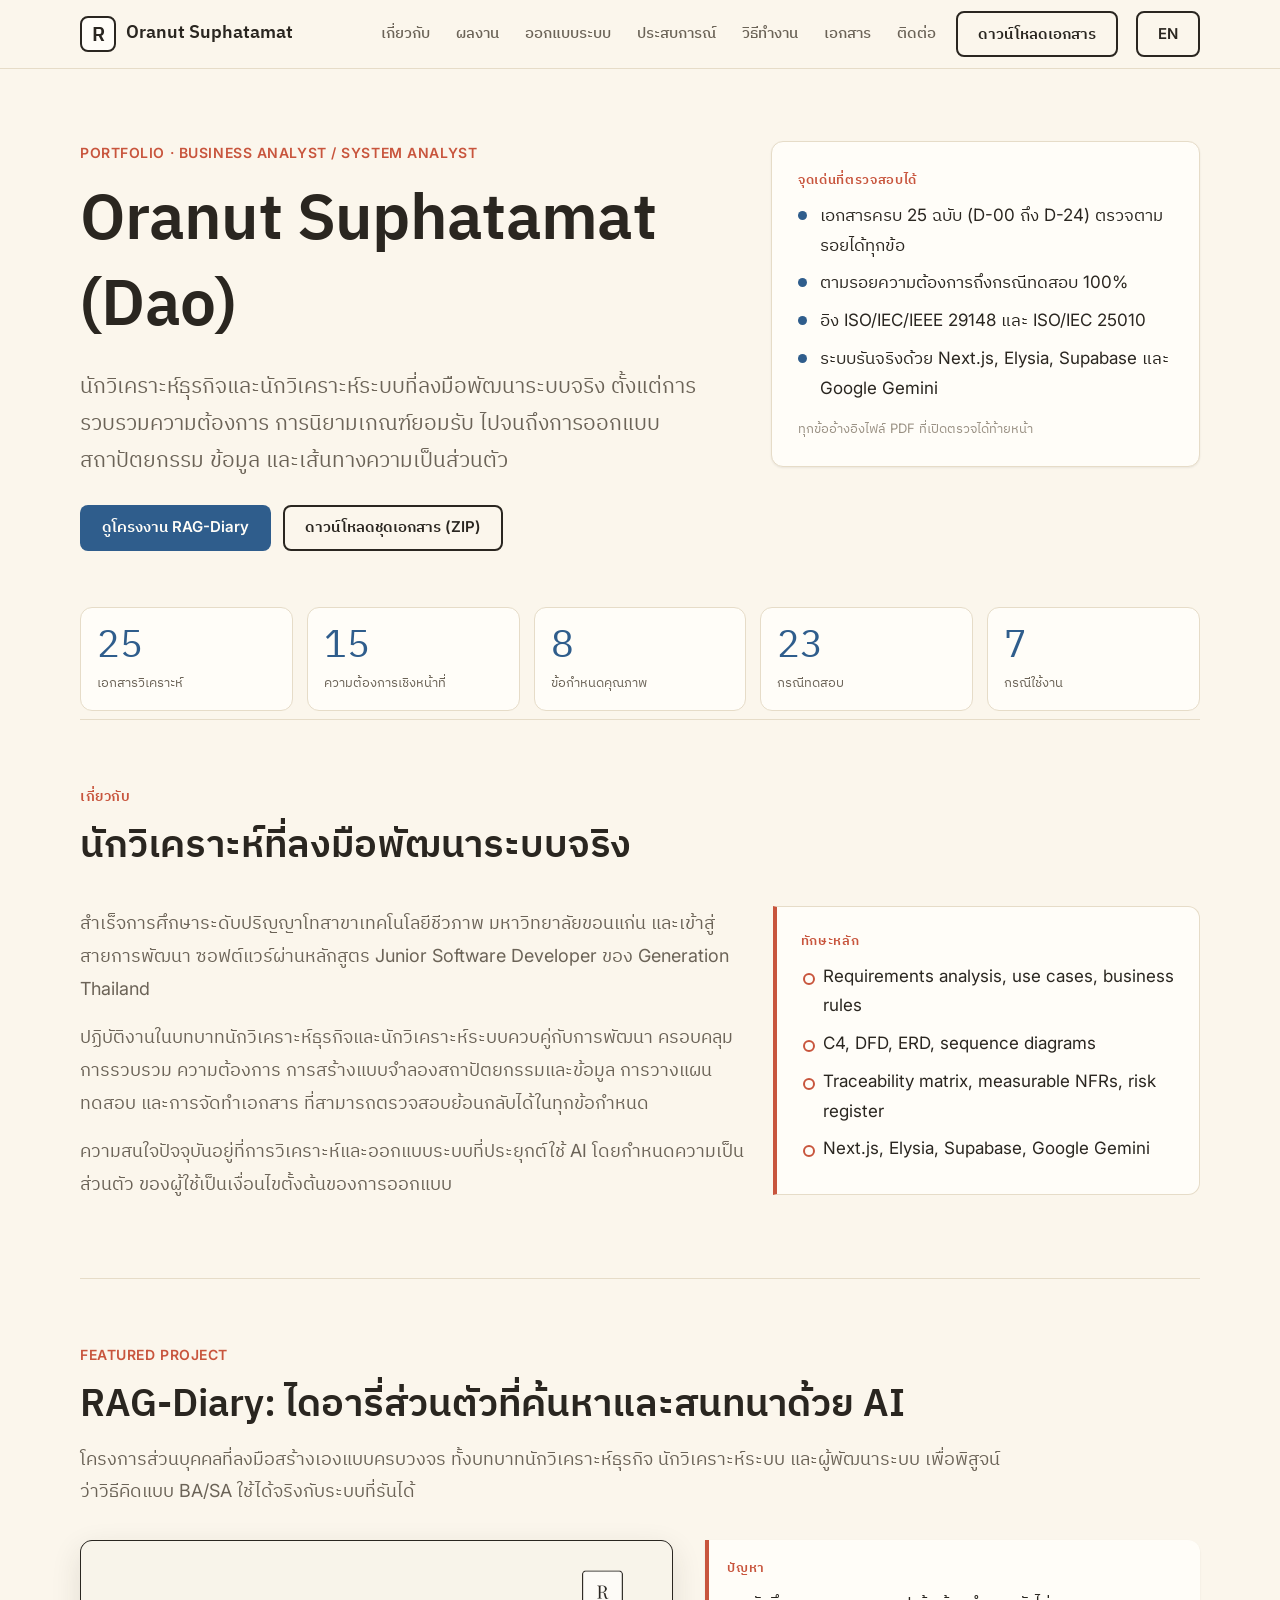
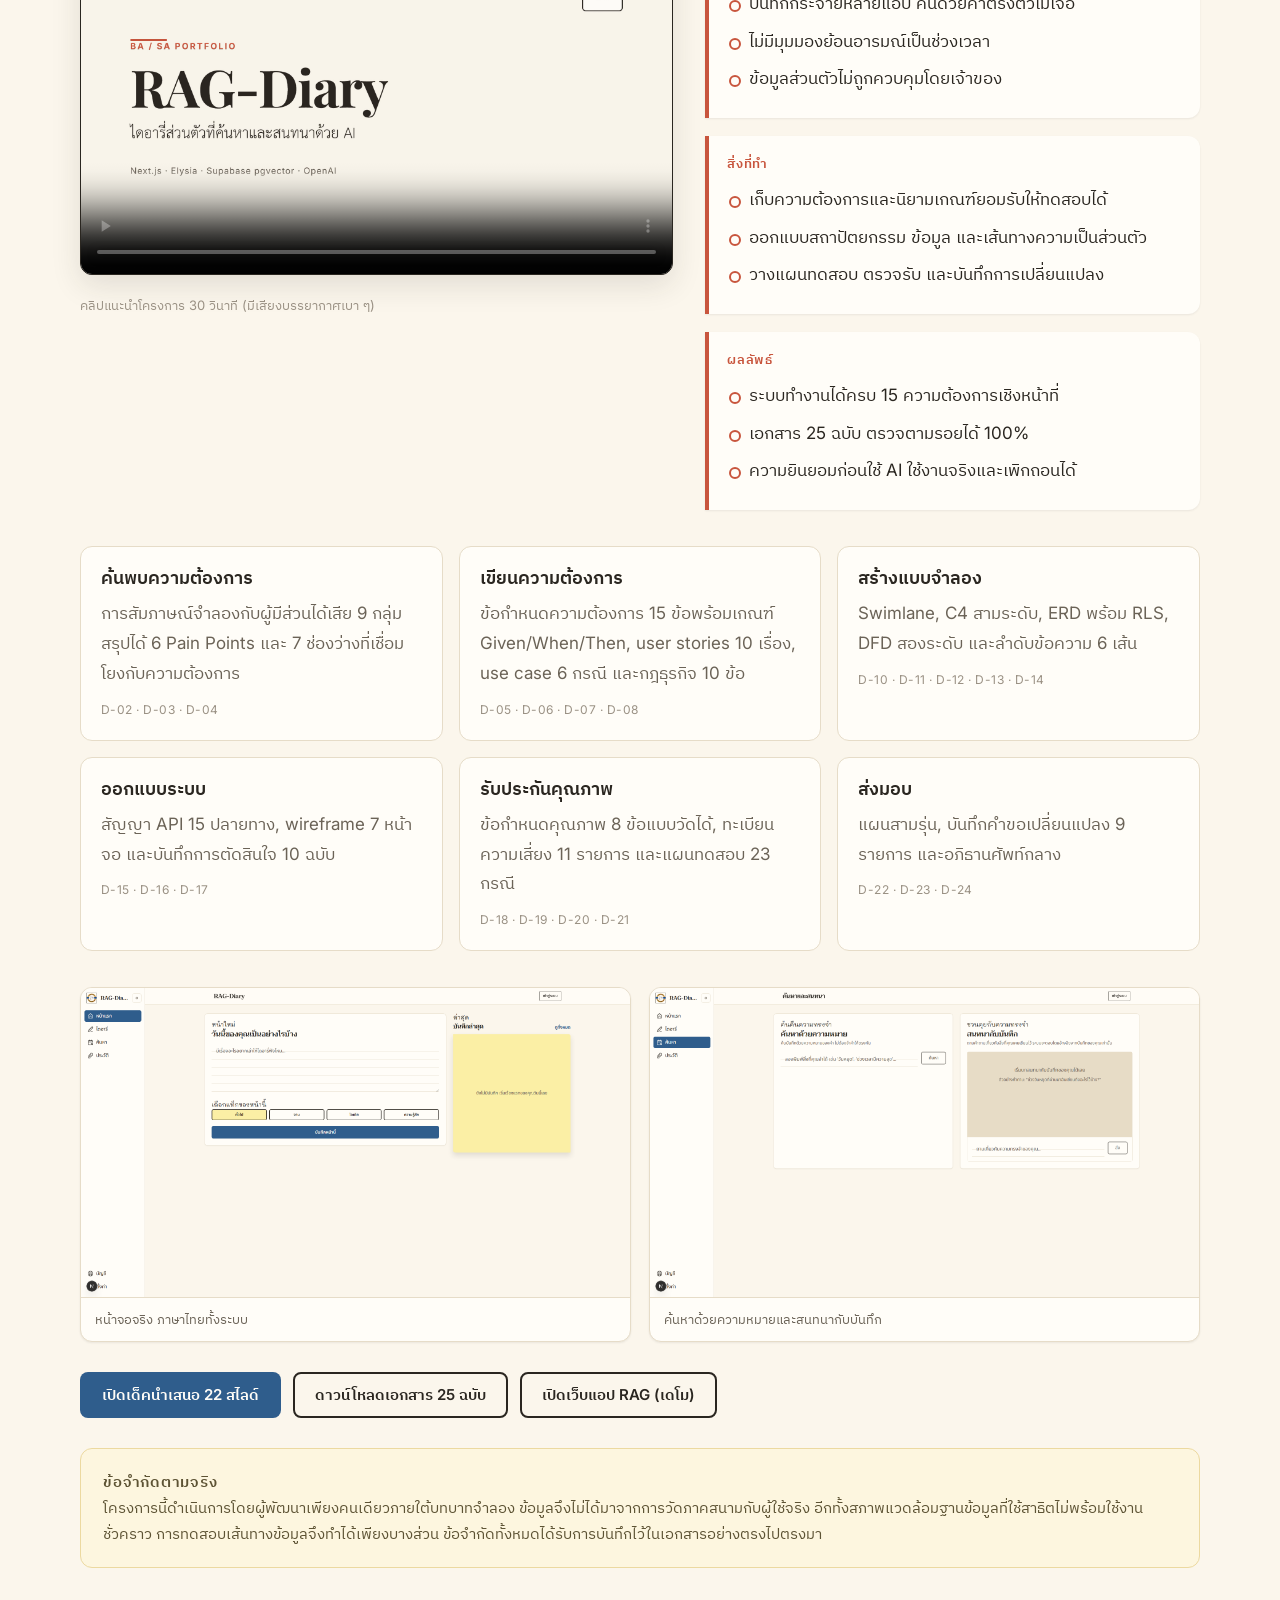
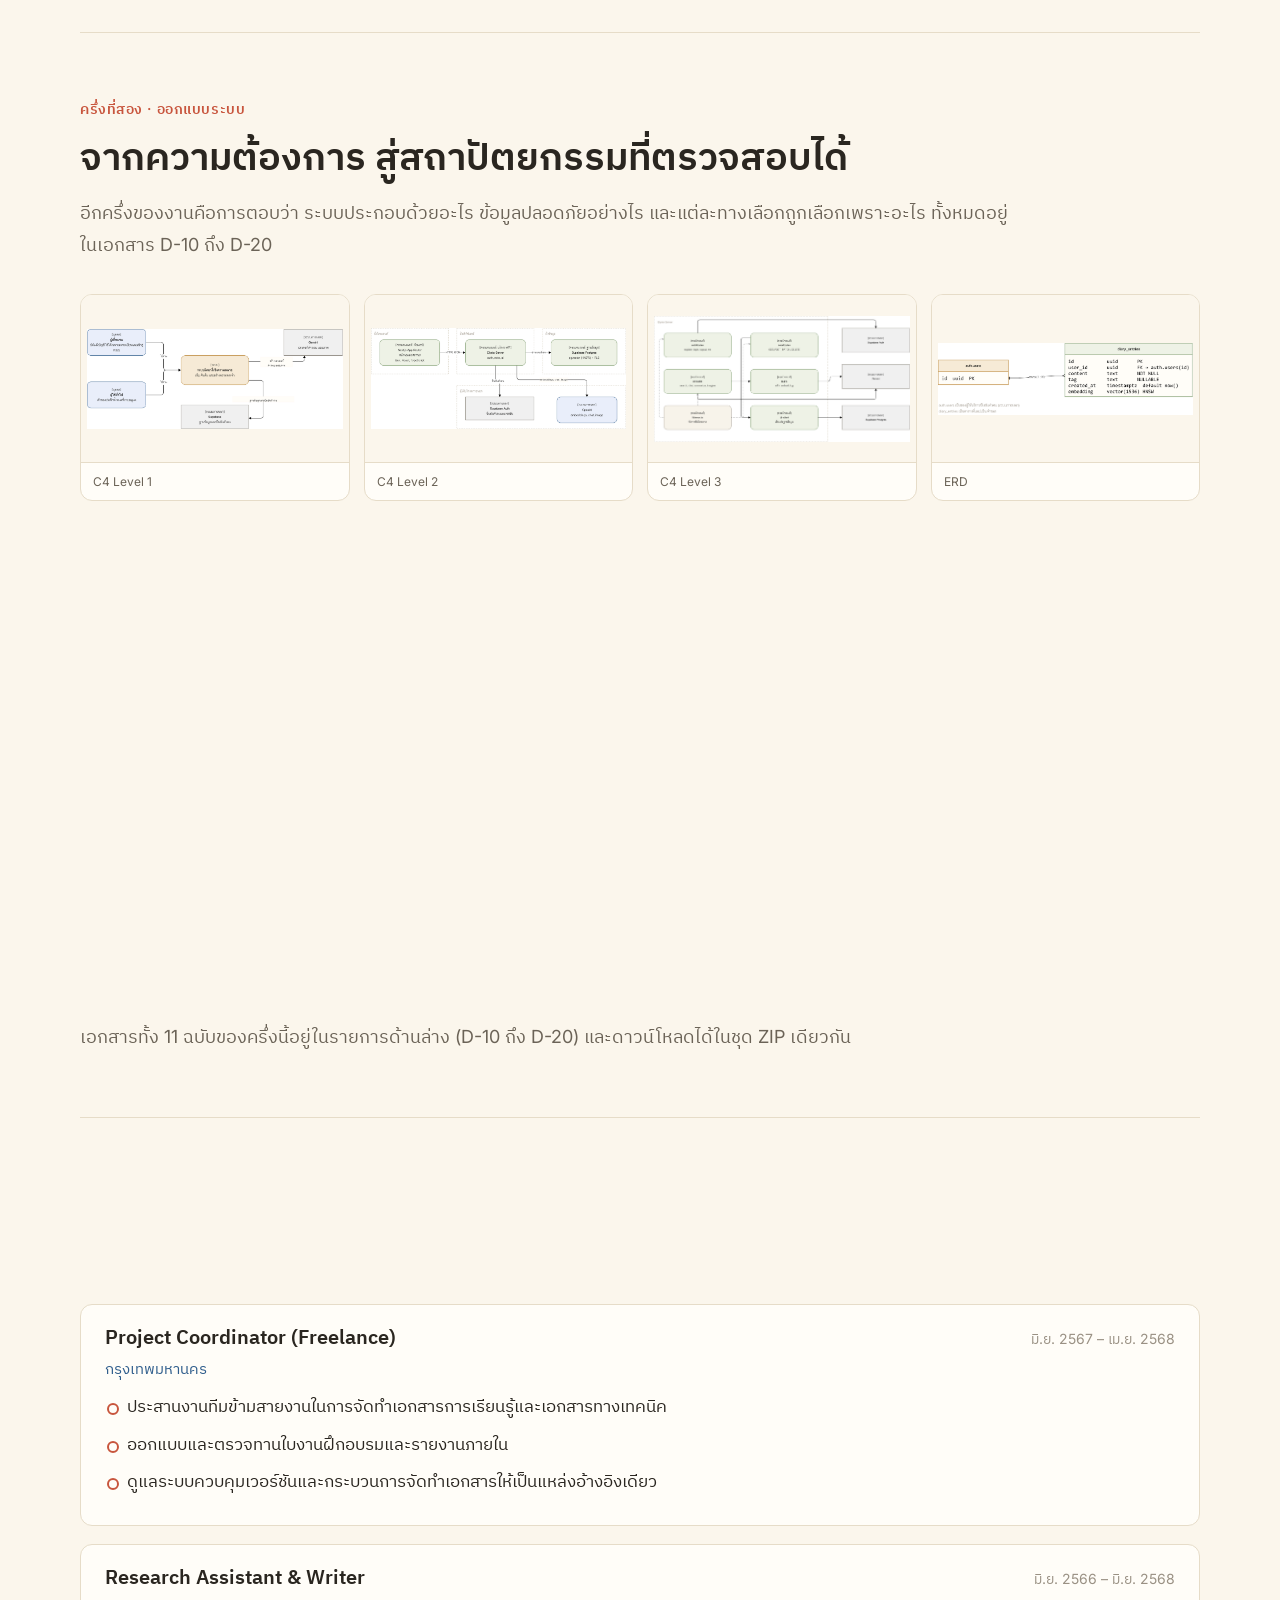
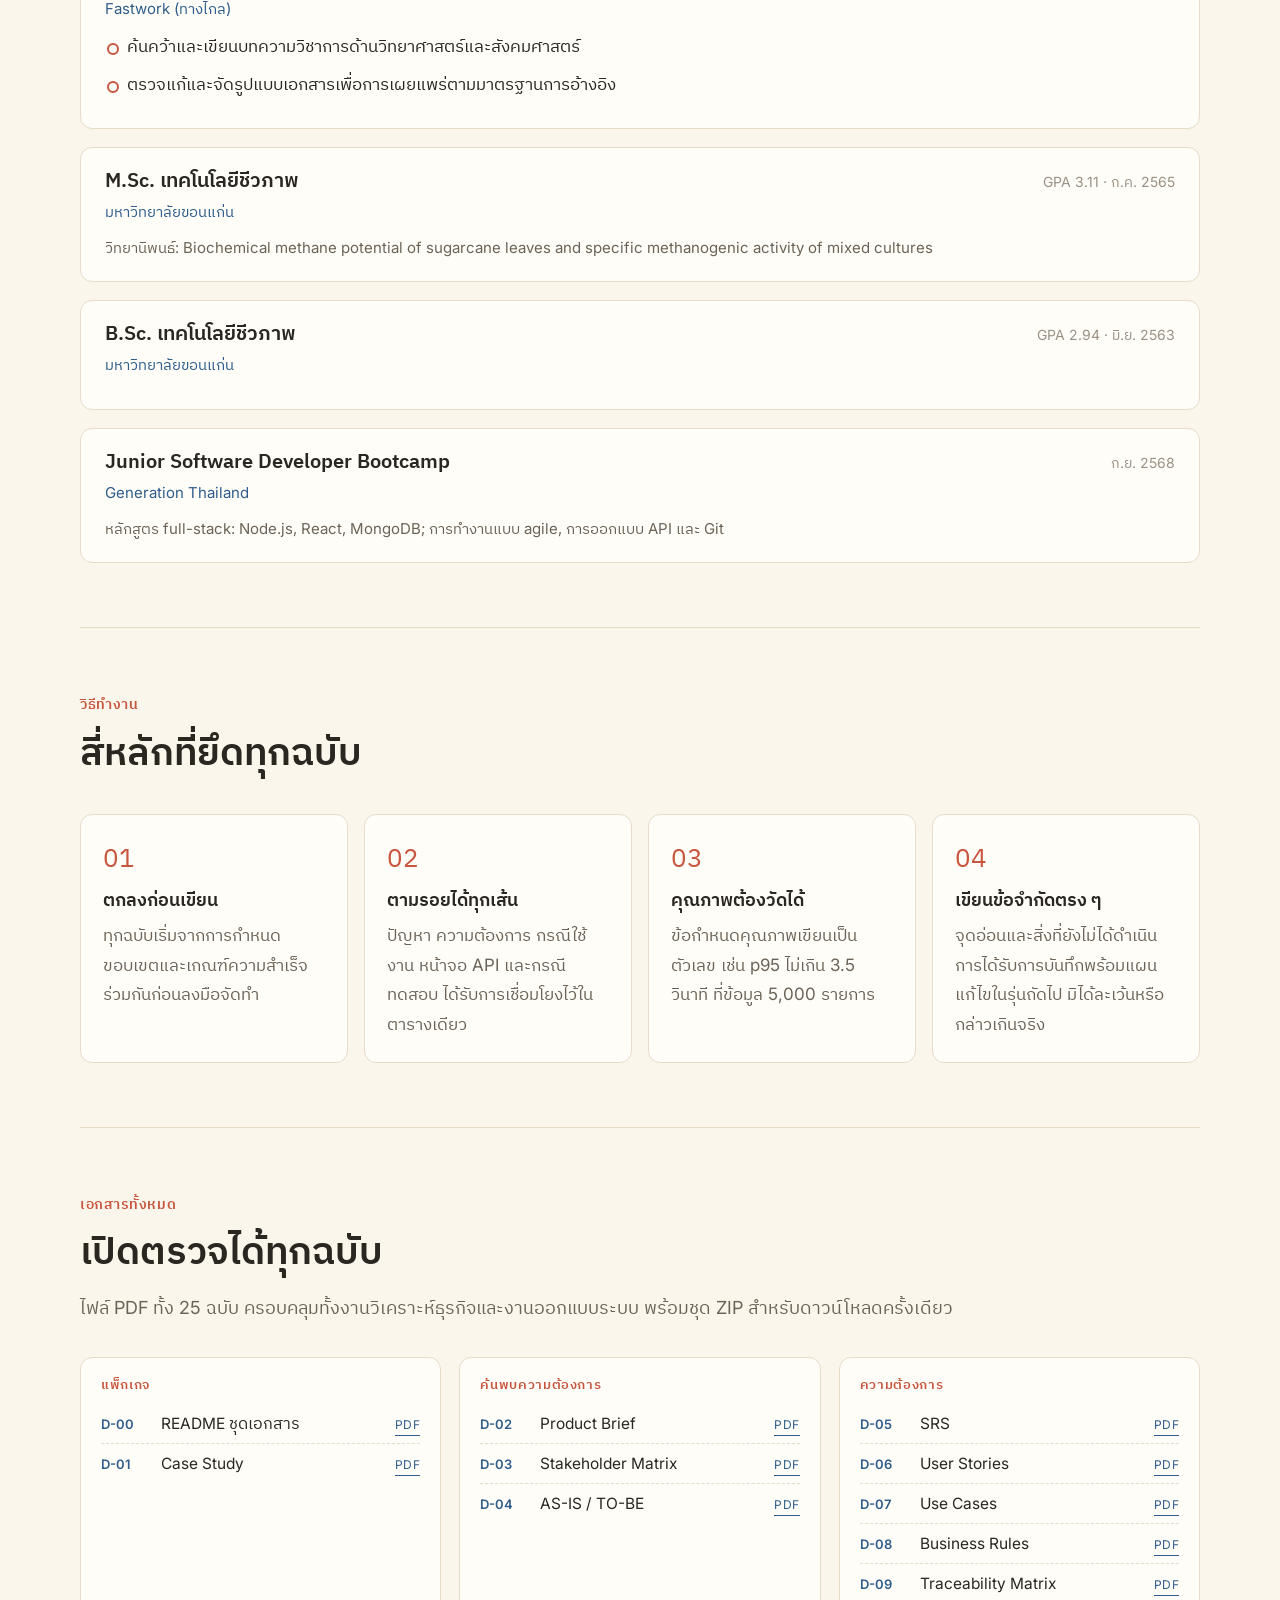
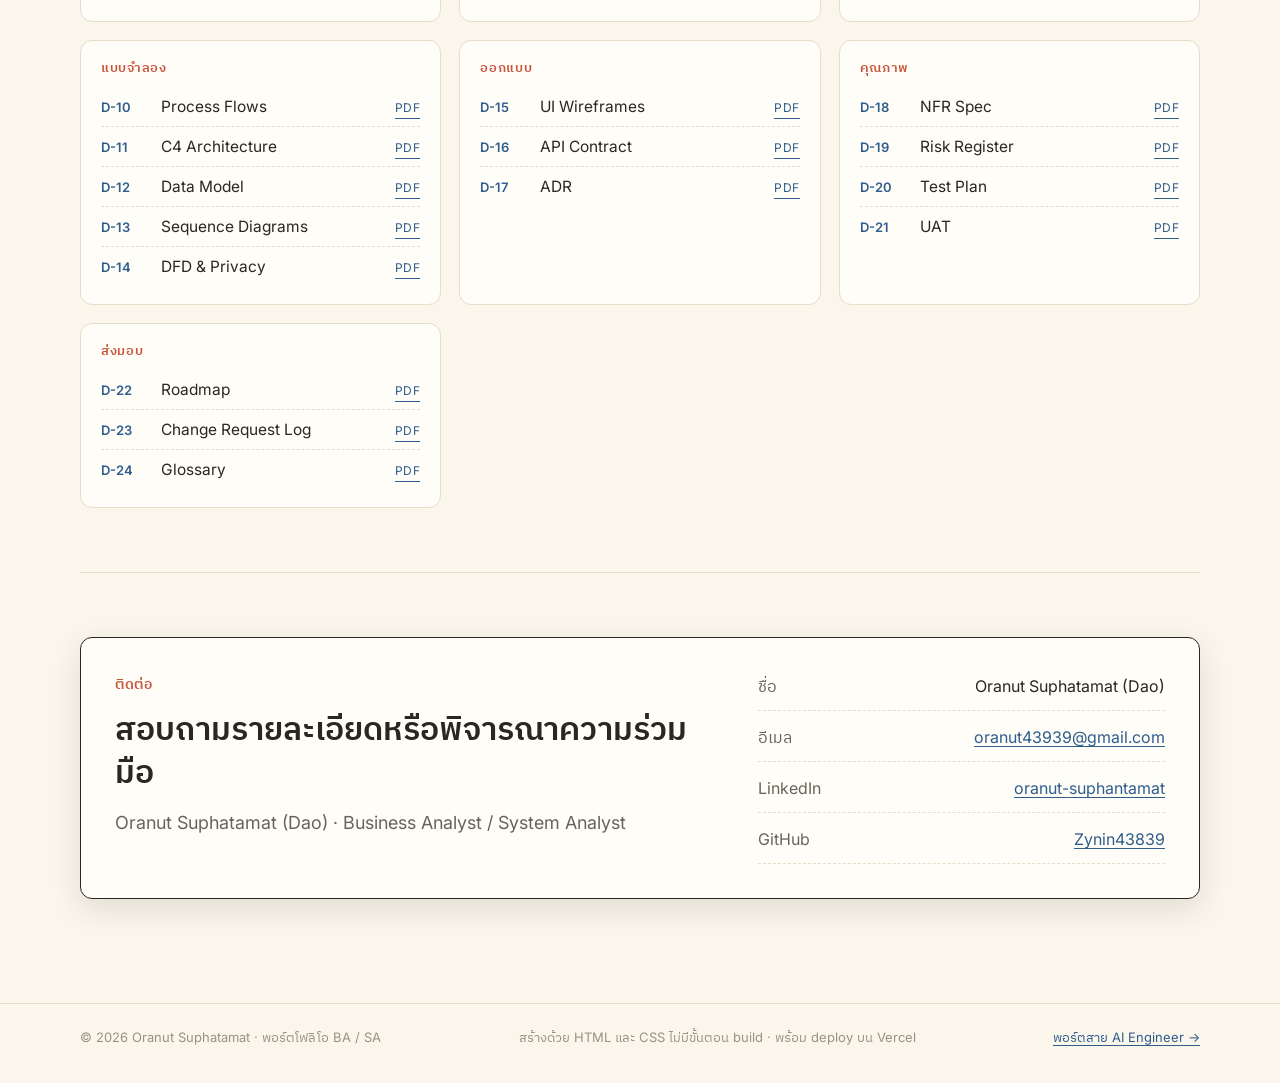
==== commit c256abd1: "chore: drop the web-dev portfolio references The BA/SA repository should stand on its own, so the RE" ====
--- a/index.html
+++ b/index.html
@@ -460,7 +460,7 @@
     <div class="wrap footer-inner">
       <p>© <span id="year"></span> Oranut Suphatamat · พอร์ตโฟลิโอ BA / SA</p>
       <p>สร้างด้วย HTML และ CSS ไม่มีขั้นตอน build · พร้อม deploy บน Vercel</p>
-      <p><a href="https://oranut-ai-portfolio.vercel.app">พอร์ตสาย AI Engineer →</a> · <a href="https://dao-portfolio-space.vercel.app">พอร์ตสาย Web dev →</a></p>
+      <p><a href="https://oranut-ai-portfolio.vercel.app">พอร์ตสาย AI Engineer →</a></p>
     </div>
   </footer>
 
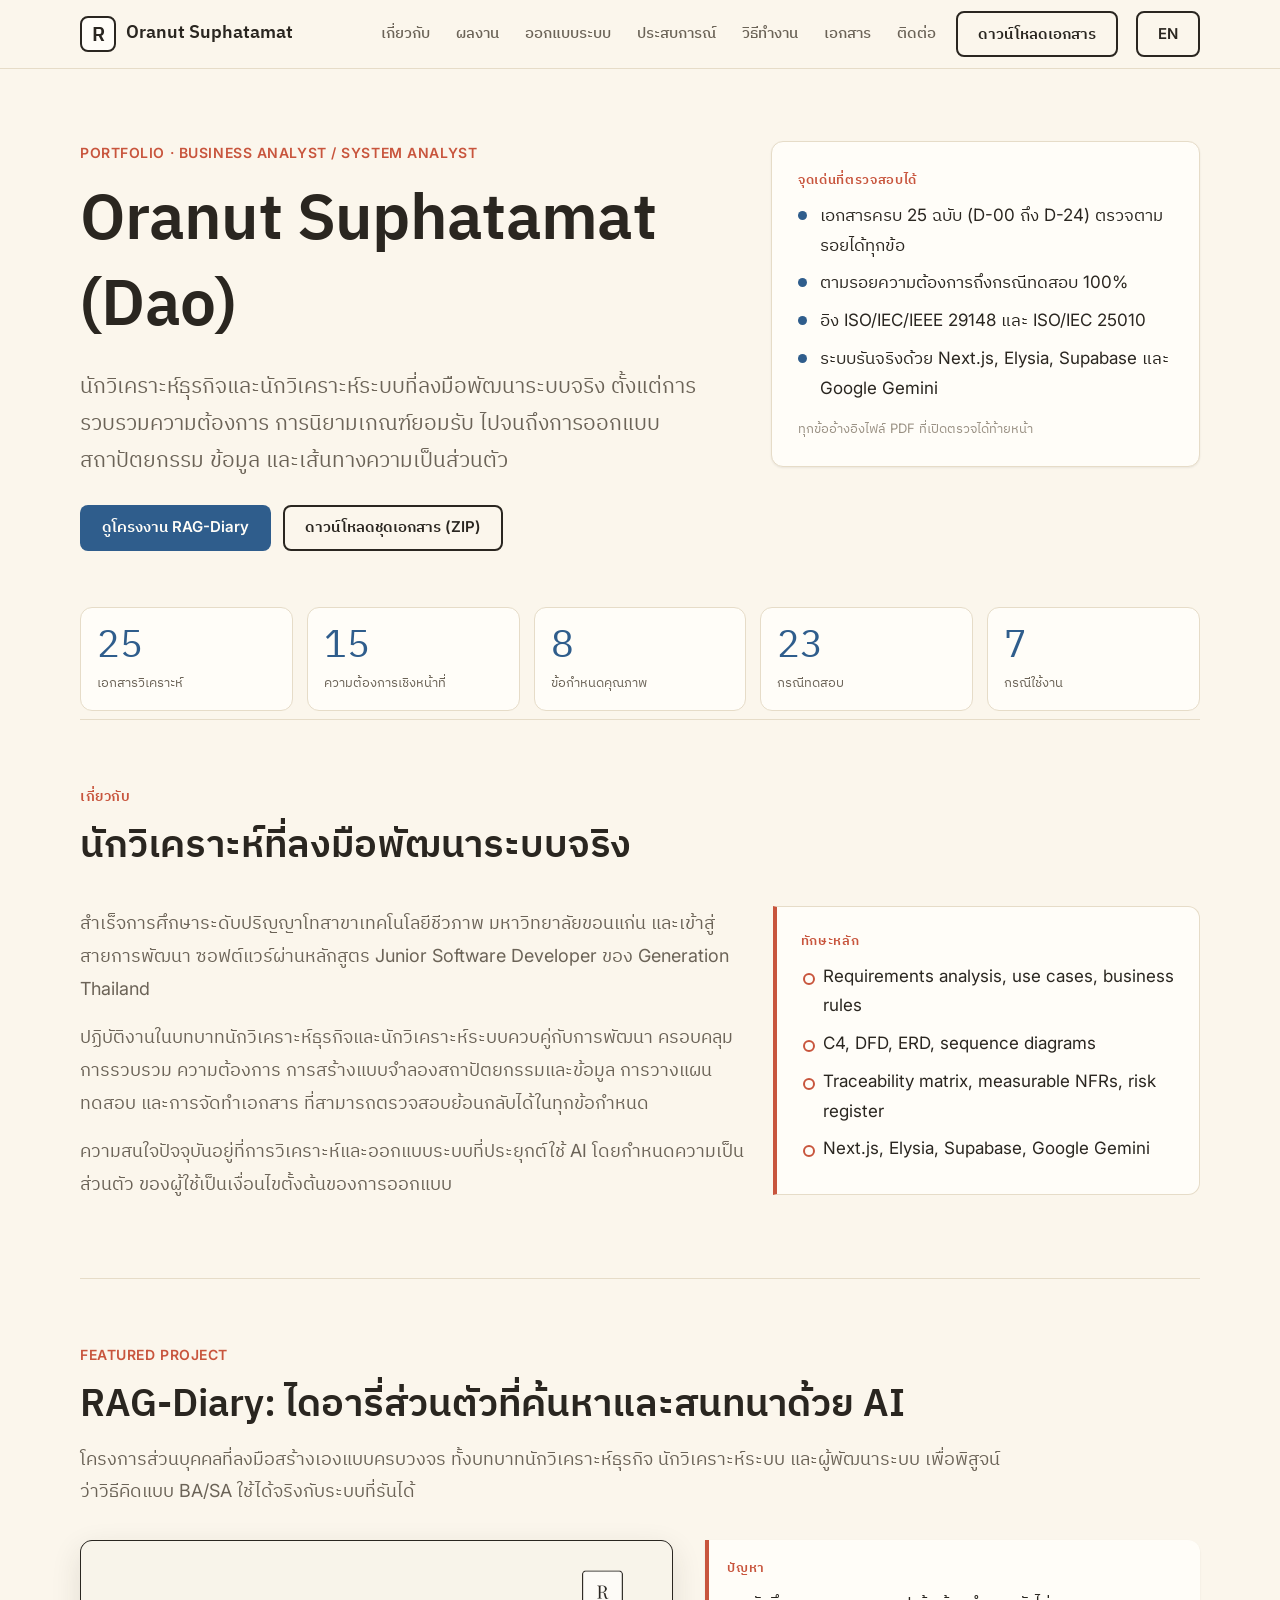
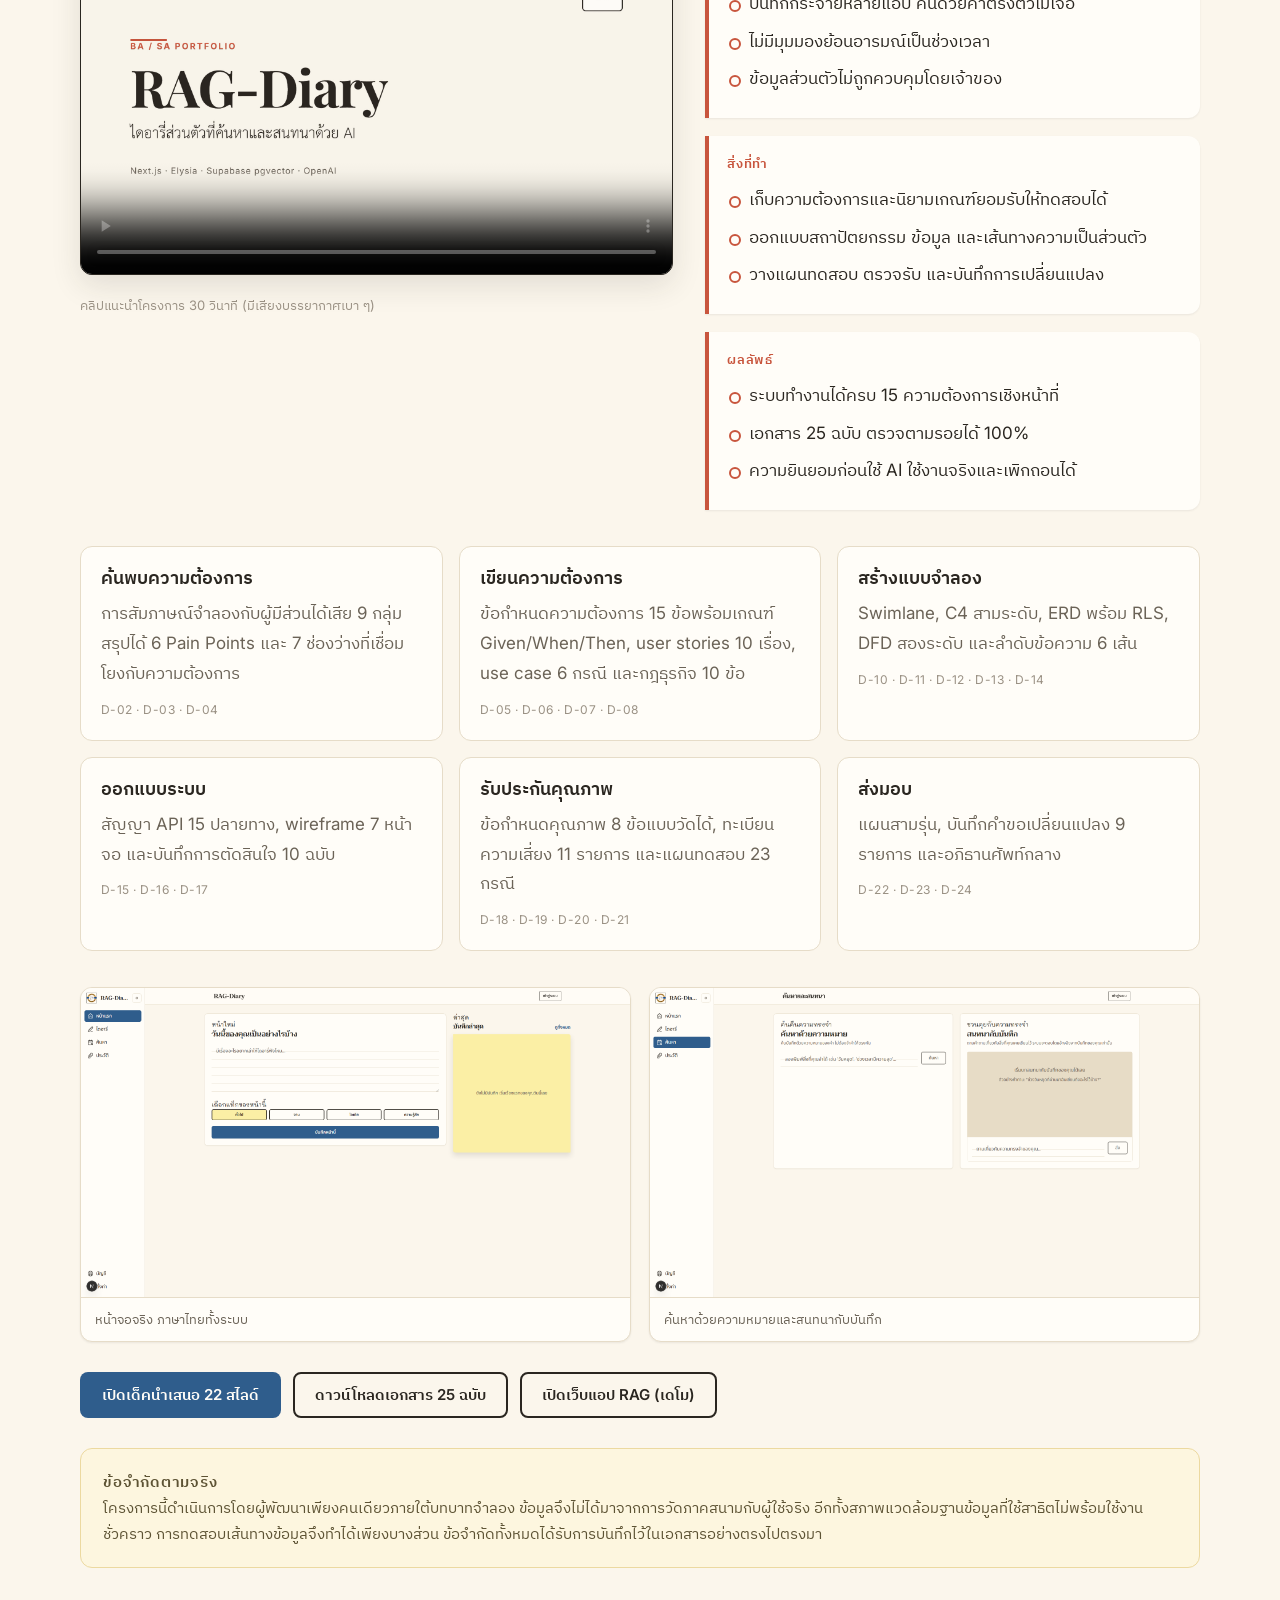
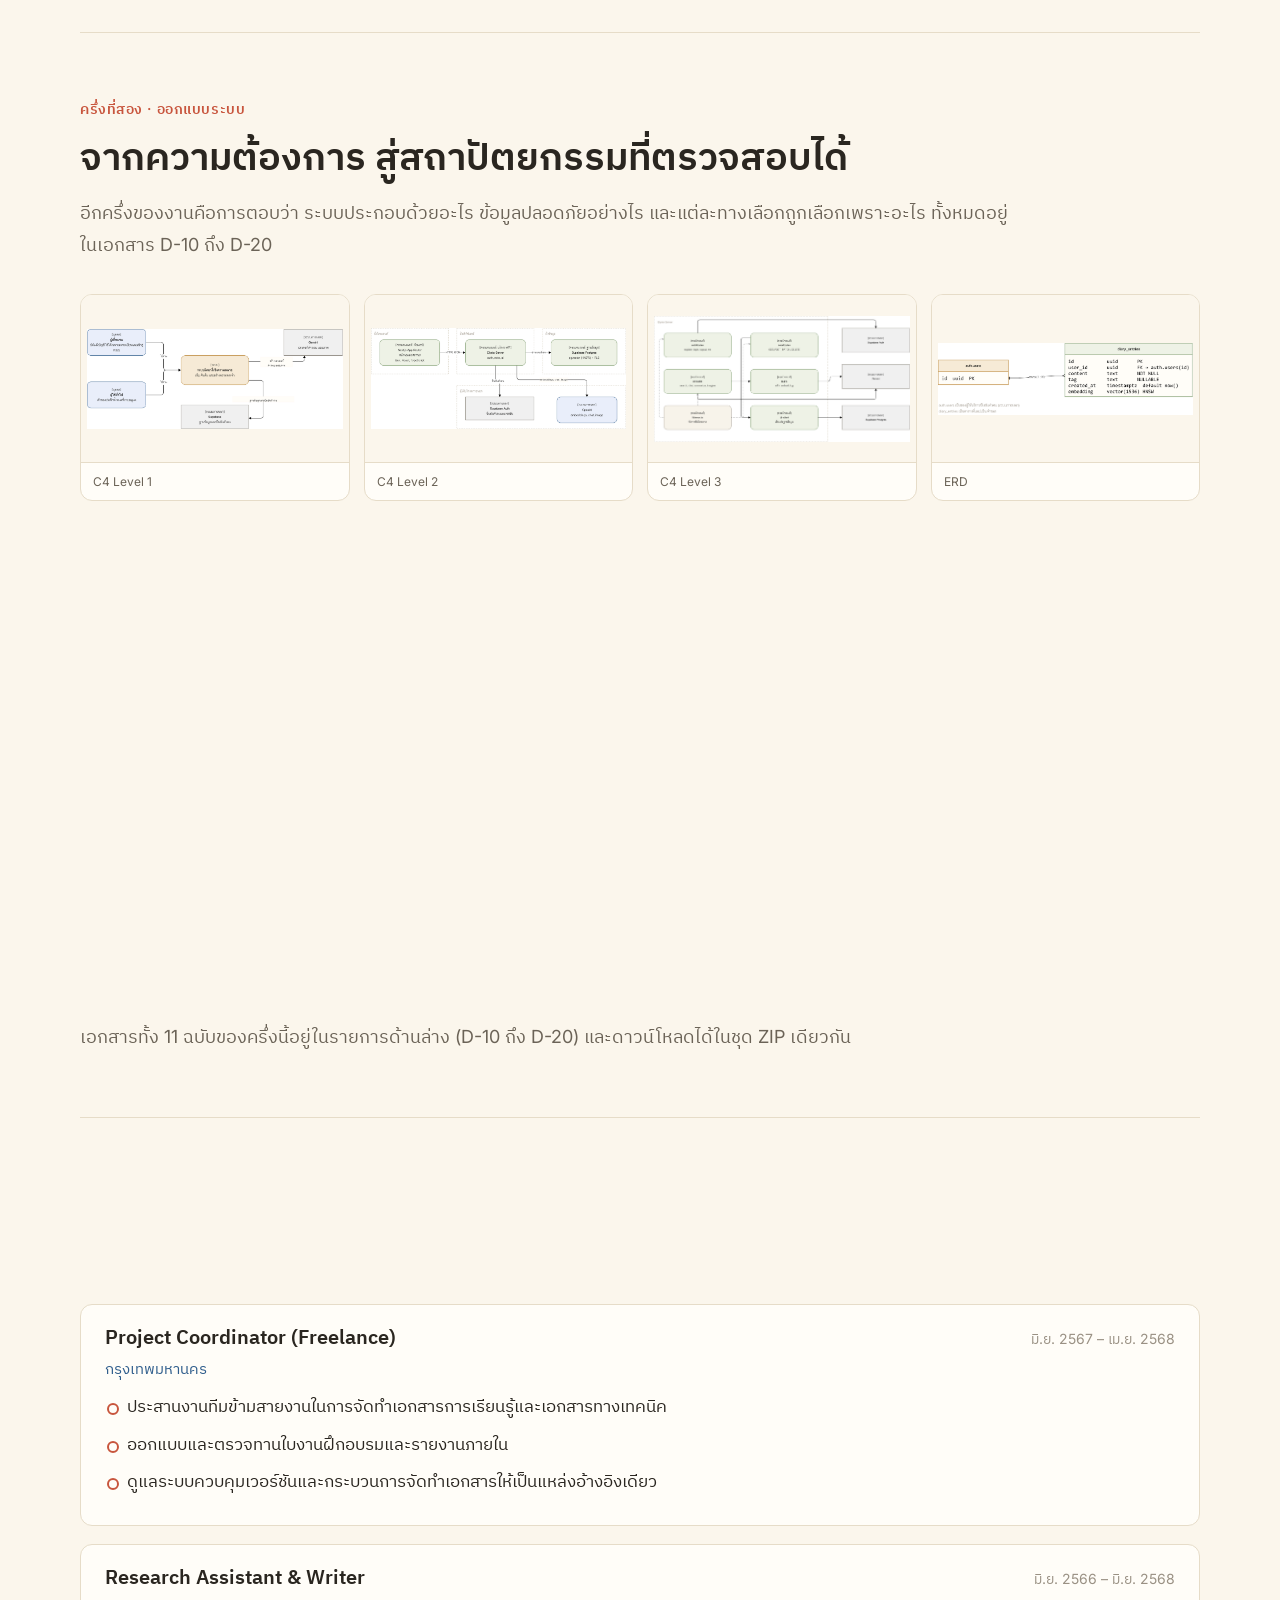
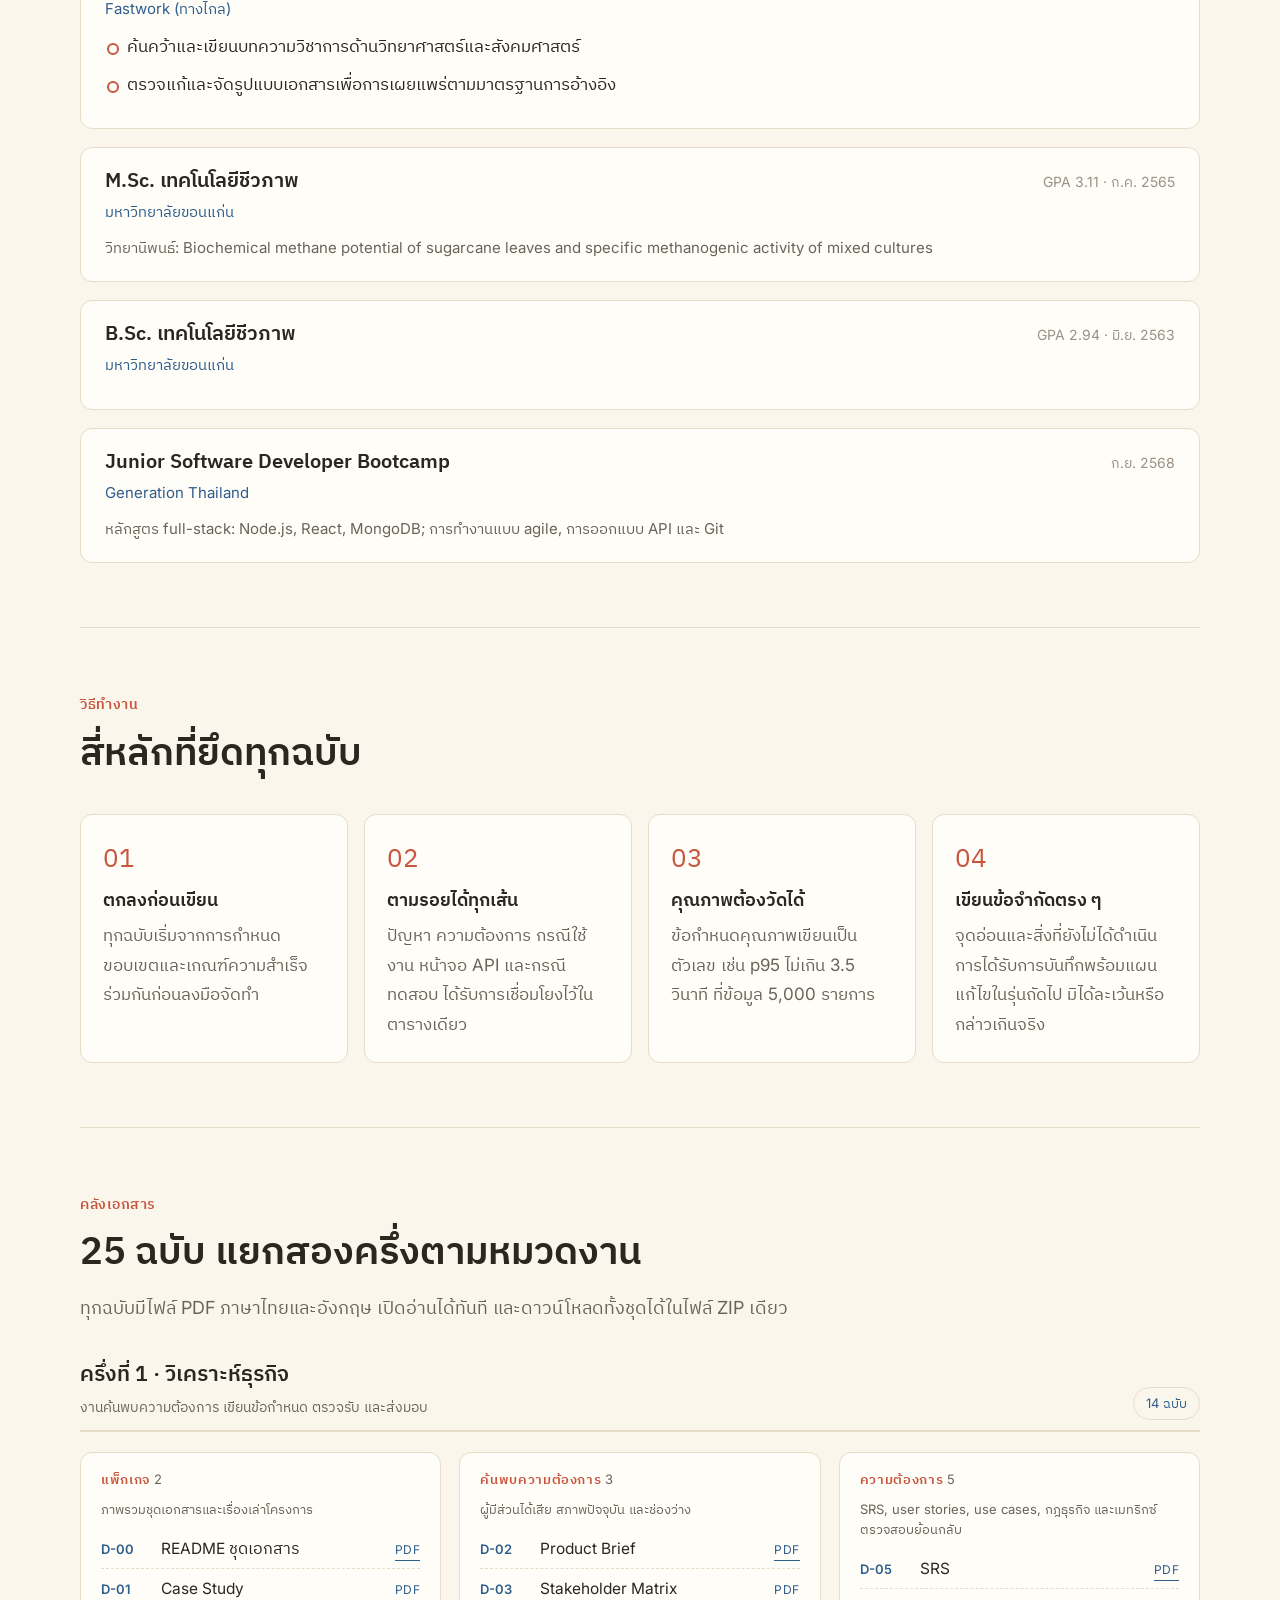
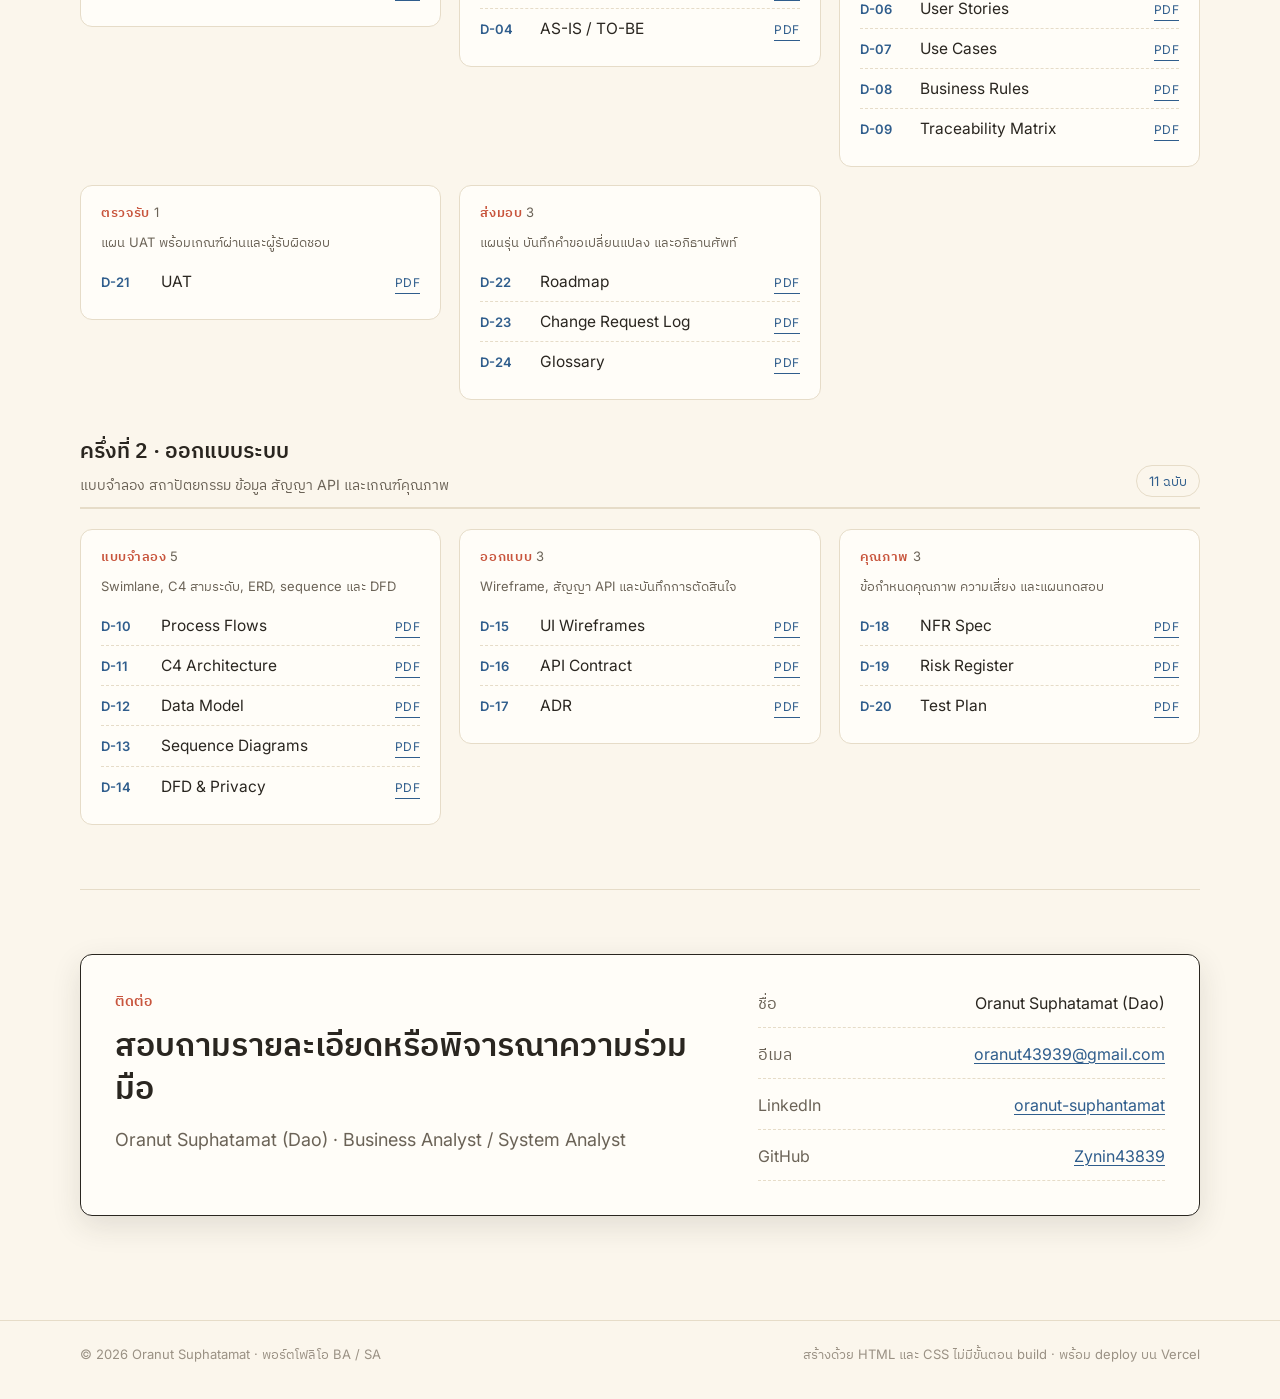
==== commit f1b366c8: "feat(docs): split the library into two labelled halves with category notes" ====
--- a/index.html
+++ b/index.html
@@ -371,71 +371,105 @@
 
     <section class="section wrap" id="docs">
       <div class="section-head">
-        <p class="kicker">เอกสารทั้งหมด</p>
-        <h2>เปิดตรวจได้ทุกฉบับ</h2>
-        <p class="section-sub">ไฟล์ PDF ทั้ง 25 ฉบับ ครอบคลุมทั้งงานวิเคราะห์ธุรกิจและงานออกแบบระบบ พร้อมชุด ZIP สำหรับดาวน์โหลดครั้งเดียว</p>
-      </div>
-      <div class="doc-groups">
-      <div class="doc-group">
-        <h3 class="doc-group-title">แพ็กเกจ</h3>
-        <ul class="doc-list">
-          <li class="doc-row"><span class="doc-code">D-00</span><span class="doc-name">README ชุดเอกสาร</span><a class="doc-link" href="assets/docs/D-00-README.pdf" target="_blank" rel="noopener">PDF</a></li>
-          <li class="doc-row"><span class="doc-code">D-01</span><span class="doc-name">Case Study</span><a class="doc-link" href="assets/docs/D-01-CASE-STUDY.pdf" target="_blank" rel="noopener">PDF</a></li>
-        </ul>
-      </div>
-      <div class="doc-group">
-        <h3 class="doc-group-title">ค้นพบความต้องการ</h3>
-        <ul class="doc-list">
-          <li class="doc-row"><span class="doc-code">D-02</span><span class="doc-name">Product Brief</span><a class="doc-link" href="assets/docs/D-02-PRODUCT-BRIEF.pdf" target="_blank" rel="noopener">PDF</a></li>
-          <li class="doc-row"><span class="doc-code">D-03</span><span class="doc-name">Stakeholder Matrix</span><a class="doc-link" href="assets/docs/D-03-STAKEHOLDER-MATRIX.pdf" target="_blank" rel="noopener">PDF</a></li>
-          <li class="doc-row"><span class="doc-code">D-04</span><span class="doc-name">AS-IS / TO-BE</span><a class="doc-link" href="assets/docs/D-04-AS-IS-TO-BE.pdf" target="_blank" rel="noopener">PDF</a></li>
-        </ul>
-      </div>
-      <div class="doc-group">
-        <h3 class="doc-group-title">ความต้องการ</h3>
-        <ul class="doc-list">
-          <li class="doc-row"><span class="doc-code">D-05</span><span class="doc-name">SRS</span><a class="doc-link" href="assets/docs/D-05-SRS.pdf" target="_blank" rel="noopener">PDF</a></li>
-          <li class="doc-row"><span class="doc-code">D-06</span><span class="doc-name">User Stories</span><a class="doc-link" href="assets/docs/D-06-USER-STORIES.pdf" target="_blank" rel="noopener">PDF</a></li>
-          <li class="doc-row"><span class="doc-code">D-07</span><span class="doc-name">Use Cases</span><a class="doc-link" href="assets/docs/D-07-USE-CASES.pdf" target="_blank" rel="noopener">PDF</a></li>
-          <li class="doc-row"><span class="doc-code">D-08</span><span class="doc-name">Business Rules</span><a class="doc-link" href="assets/docs/D-08-BUSINESS-RULES.pdf" target="_blank" rel="noopener">PDF</a></li>
-          <li class="doc-row"><span class="doc-code">D-09</span><span class="doc-name">Traceability Matrix</span><a class="doc-link" href="assets/docs/D-09-TRACEABILITY-MATRIX.pdf" target="_blank" rel="noopener">PDF</a></li>
-        </ul>
-      </div>
-      <div class="doc-group">
-        <h3 class="doc-group-title">แบบจำลอง</h3>
-        <ul class="doc-list">
-          <li class="doc-row"><span class="doc-code">D-10</span><span class="doc-name">Process Flows</span><a class="doc-link" href="assets/docs/D-10-PROCESS-FLOWS.pdf" target="_blank" rel="noopener">PDF</a></li>
-          <li class="doc-row"><span class="doc-code">D-11</span><span class="doc-name">C4 Architecture</span><a class="doc-link" href="assets/docs/D-11-C4-ARCHITECTURE.pdf" target="_blank" rel="noopener">PDF</a></li>
-          <li class="doc-row"><span class="doc-code">D-12</span><span class="doc-name">Data Model</span><a class="doc-link" href="assets/docs/D-12-DATA-MODEL.pdf" target="_blank" rel="noopener">PDF</a></li>
-          <li class="doc-row"><span class="doc-code">D-13</span><span class="doc-name">Sequence Diagrams</span><a class="doc-link" href="assets/docs/D-13-SEQUENCE-DIAGRAMS.pdf" target="_blank" rel="noopener">PDF</a></li>
-          <li class="doc-row"><span class="doc-code">D-14</span><span class="doc-name">DFD &amp; Privacy</span><a class="doc-link" href="assets/docs/D-14-DFD-PRIVACY.pdf" target="_blank" rel="noopener">PDF</a></li>
-        </ul>
-      </div>
-      <div class="doc-group">
-        <h3 class="doc-group-title">ออกแบบ</h3>
-        <ul class="doc-list">
-          <li class="doc-row"><span class="doc-code">D-15</span><span class="doc-name">UI Wireframes</span><a class="doc-link" href="assets/docs/D-15-UI-WIREFRAMES.pdf" target="_blank" rel="noopener">PDF</a></li>
-          <li class="doc-row"><span class="doc-code">D-16</span><span class="doc-name">API Contract</span><a class="doc-link" href="assets/docs/D-16-API-CONTRACT.pdf" target="_blank" rel="noopener">PDF</a></li>
-          <li class="doc-row"><span class="doc-code">D-17</span><span class="doc-name">ADR</span><a class="doc-link" href="assets/docs/D-17-ADR.pdf" target="_blank" rel="noopener">PDF</a></li>
-        </ul>
-      </div>
-      <div class="doc-group">
-        <h3 class="doc-group-title">คุณภาพ</h3>
-        <ul class="doc-list">
-          <li class="doc-row"><span class="doc-code">D-18</span><span class="doc-name">NFR Spec</span><a class="doc-link" href="assets/docs/D-18-NFR-SPEC.pdf" target="_blank" rel="noopener">PDF</a></li>
-          <li class="doc-row"><span class="doc-code">D-19</span><span class="doc-name">Risk Register</span><a class="doc-link" href="assets/docs/D-19-RISK-REGISTER.pdf" target="_blank" rel="noopener">PDF</a></li>
-          <li class="doc-row"><span class="doc-code">D-20</span><span class="doc-name">Test Plan</span><a class="doc-link" href="assets/docs/D-20-TEST-PLAN.pdf" target="_blank" rel="noopener">PDF</a></li>
-          <li class="doc-row"><span class="doc-code">D-21</span><span class="doc-name">UAT</span><a class="doc-link" href="assets/docs/D-21-UAT.pdf" target="_blank" rel="noopener">PDF</a></li>
-        </ul>
-      </div>
-      <div class="doc-group">
-        <h3 class="doc-group-title">ส่งมอบ</h3>
-        <ul class="doc-list">
-          <li class="doc-row"><span class="doc-code">D-22</span><span class="doc-name">Roadmap</span><a class="doc-link" href="assets/docs/D-22-ROADMAP.pdf" target="_blank" rel="noopener">PDF</a></li>
-          <li class="doc-row"><span class="doc-code">D-23</span><span class="doc-name">Change Request Log</span><a class="doc-link" href="assets/docs/D-23-CHANGE-REQUEST-LOG.pdf" target="_blank" rel="noopener">PDF</a></li>
-          <li class="doc-row"><span class="doc-code">D-24</span><span class="doc-name">Glossary</span><a class="doc-link" href="assets/docs/D-24-GLOSSARY.pdf" target="_blank" rel="noopener">PDF</a></li>
-        </ul>
-      </div>
+        <p class="kicker">คลังเอกสาร</p>
+        <h2>25 ฉบับ แยกสองครึ่งตามหมวดงาน</h2>
+        <p class="section-sub">ทุกฉบับมีไฟล์ PDF ภาษาไทยและอังกฤษ เปิดอ่านได้ทันที และดาวน์โหลดทั้งชุดได้ในไฟล์ ZIP เดียว</p>
+      </div>
+      <div class="doc-half">
+        <div class="doc-half-head">
+          <div>
+            <h3>ครึ่งที่ 1 · วิเคราะห์ธุรกิจ</h3>
+            <p>งานค้นพบความต้องการ เขียนข้อกำหนด ตรวจรับ และส่งมอบ</p>
+          </div>
+          <span class="doc-count">14 ฉบับ</span>
+        </div>
+        <div class="doc-groups">
+          <div class="doc-group">
+            <h3 class="doc-group-title">แพ็กเกจ <span>2</span></h3>
+            <p class="doc-group-desc">ภาพรวมชุดเอกสารและเรื่องเล่าโครงการ</p>
+            <ul class="doc-list">
+            <li class="doc-row"><span class="doc-code">D-00</span><span class="doc-name">README ชุดเอกสาร</span><a class="doc-link" href="assets/docs/D-00-README.pdf" target="_blank" rel="noopener">PDF</a></li>
+            <li class="doc-row"><span class="doc-code">D-01</span><span class="doc-name">Case Study</span><a class="doc-link" href="assets/docs/D-01-CASE-STUDY.pdf" target="_blank" rel="noopener">PDF</a></li>
+            </ul>
+          </div>
+          <div class="doc-group">
+            <h3 class="doc-group-title">ค้นพบความต้องการ <span>3</span></h3>
+            <p class="doc-group-desc">ผู้มีส่วนได้เสีย สภาพปัจจุบัน และช่องว่าง</p>
+            <ul class="doc-list">
+            <li class="doc-row"><span class="doc-code">D-02</span><span class="doc-name">Product Brief</span><a class="doc-link" href="assets/docs/D-02-PRODUCT-BRIEF.pdf" target="_blank" rel="noopener">PDF</a></li>
+            <li class="doc-row"><span class="doc-code">D-03</span><span class="doc-name">Stakeholder Matrix</span><a class="doc-link" href="assets/docs/D-03-STAKEHOLDER-MATRIX.pdf" target="_blank" rel="noopener">PDF</a></li>
+            <li class="doc-row"><span class="doc-code">D-04</span><span class="doc-name">AS-IS / TO-BE</span><a class="doc-link" href="assets/docs/D-04-AS-IS-TO-BE.pdf" target="_blank" rel="noopener">PDF</a></li>
+            </ul>
+          </div>
+          <div class="doc-group">
+            <h3 class="doc-group-title">ความต้องการ <span>5</span></h3>
+            <p class="doc-group-desc">SRS, user stories, use cases, กฎธุรกิจ และเมทริกซ์ตรวจสอบย้อนกลับ</p>
+            <ul class="doc-list">
+            <li class="doc-row"><span class="doc-code">D-05</span><span class="doc-name">SRS</span><a class="doc-link" href="assets/docs/D-05-SRS.pdf" target="_blank" rel="noopener">PDF</a></li>
+            <li class="doc-row"><span class="doc-code">D-06</span><span class="doc-name">User Stories</span><a class="doc-link" href="assets/docs/D-06-USER-STORIES.pdf" target="_blank" rel="noopener">PDF</a></li>
+            <li class="doc-row"><span class="doc-code">D-07</span><span class="doc-name">Use Cases</span><a class="doc-link" href="assets/docs/D-07-USE-CASES.pdf" target="_blank" rel="noopener">PDF</a></li>
+            <li class="doc-row"><span class="doc-code">D-08</span><span class="doc-name">Business Rules</span><a class="doc-link" href="assets/docs/D-08-BUSINESS-RULES.pdf" target="_blank" rel="noopener">PDF</a></li>
+            <li class="doc-row"><span class="doc-code">D-09</span><span class="doc-name">Traceability Matrix</span><a class="doc-link" href="assets/docs/D-09-TRACEABILITY-MATRIX.pdf" target="_blank" rel="noopener">PDF</a></li>
+            </ul>
+          </div>
+          <div class="doc-group">
+            <h3 class="doc-group-title">ตรวจรับ <span>1</span></h3>
+            <p class="doc-group-desc">แผน UAT พร้อมเกณฑ์ผ่านและผู้รับผิดชอบ</p>
+            <ul class="doc-list">
+            <li class="doc-row"><span class="doc-code">D-21</span><span class="doc-name">UAT</span><a class="doc-link" href="assets/docs/D-21-UAT.pdf" target="_blank" rel="noopener">PDF</a></li>
+            </ul>
+          </div>
+          <div class="doc-group">
+            <h3 class="doc-group-title">ส่งมอบ <span>3</span></h3>
+            <p class="doc-group-desc">แผนรุ่น บันทึกคำขอเปลี่ยนแปลง และอภิธานศัพท์</p>
+            <ul class="doc-list">
+            <li class="doc-row"><span class="doc-code">D-22</span><span class="doc-name">Roadmap</span><a class="doc-link" href="assets/docs/D-22-ROADMAP.pdf" target="_blank" rel="noopener">PDF</a></li>
+            <li class="doc-row"><span class="doc-code">D-23</span><span class="doc-name">Change Request Log</span><a class="doc-link" href="assets/docs/D-23-CHANGE-REQUEST-LOG.pdf" target="_blank" rel="noopener">PDF</a></li>
+            <li class="doc-row"><span class="doc-code">D-24</span><span class="doc-name">Glossary</span><a class="doc-link" href="assets/docs/D-24-GLOSSARY.pdf" target="_blank" rel="noopener">PDF</a></li>
+            </ul>
+          </div>
+        </div>
+      </div>
+
+      <div class="doc-half">
+        <div class="doc-half-head">
+          <div>
+            <h3>ครึ่งที่ 2 · ออกแบบระบบ</h3>
+            <p>แบบจำลอง สถาปัตยกรรม ข้อมูล สัญญา API และเกณฑ์คุณภาพ</p>
+          </div>
+          <span class="doc-count">11 ฉบับ</span>
+        </div>
+        <div class="doc-groups">
+          <div class="doc-group">
+            <h3 class="doc-group-title">แบบจำลอง <span>5</span></h3>
+            <p class="doc-group-desc">Swimlane, C4 สามระดับ, ERD, sequence และ DFD</p>
+            <ul class="doc-list">
+            <li class="doc-row"><span class="doc-code">D-10</span><span class="doc-name">Process Flows</span><a class="doc-link" href="assets/docs/D-10-PROCESS-FLOWS.pdf" target="_blank" rel="noopener">PDF</a></li>
+            <li class="doc-row"><span class="doc-code">D-11</span><span class="doc-name">C4 Architecture</span><a class="doc-link" href="assets/docs/D-11-C4-ARCHITECTURE.pdf" target="_blank" rel="noopener">PDF</a></li>
+            <li class="doc-row"><span class="doc-code">D-12</span><span class="doc-name">Data Model</span><a class="doc-link" href="assets/docs/D-12-DATA-MODEL.pdf" target="_blank" rel="noopener">PDF</a></li>
+            <li class="doc-row"><span class="doc-code">D-13</span><span class="doc-name">Sequence Diagrams</span><a class="doc-link" href="assets/docs/D-13-SEQUENCE-DIAGRAMS.pdf" target="_blank" rel="noopener">PDF</a></li>
+            <li class="doc-row"><span class="doc-code">D-14</span><span class="doc-name">DFD &amp; Privacy</span><a class="doc-link" href="assets/docs/D-14-DFD-PRIVACY.pdf" target="_blank" rel="noopener">PDF</a></li>
+            </ul>
+          </div>
+          <div class="doc-group">
+            <h3 class="doc-group-title">ออกแบบ <span>3</span></h3>
+            <p class="doc-group-desc">Wireframe, สัญญา API และบันทึกการตัดสินใจ</p>
+            <ul class="doc-list">
+            <li class="doc-row"><span class="doc-code">D-15</span><span class="doc-name">UI Wireframes</span><a class="doc-link" href="assets/docs/D-15-UI-WIREFRAMES.pdf" target="_blank" rel="noopener">PDF</a></li>
+            <li class="doc-row"><span class="doc-code">D-16</span><span class="doc-name">API Contract</span><a class="doc-link" href="assets/docs/D-16-API-CONTRACT.pdf" target="_blank" rel="noopener">PDF</a></li>
+            <li class="doc-row"><span class="doc-code">D-17</span><span class="doc-name">ADR</span><a class="doc-link" href="assets/docs/D-17-ADR.pdf" target="_blank" rel="noopener">PDF</a></li>
+            </ul>
+          </div>
+          <div class="doc-group">
+            <h3 class="doc-group-title">คุณภาพ <span>3</span></h3>
+            <p class="doc-group-desc">ข้อกำหนดคุณภาพ ความเสี่ยง และแผนทดสอบ</p>
+            <ul class="doc-list">
+            <li class="doc-row"><span class="doc-code">D-18</span><span class="doc-name">NFR Spec</span><a class="doc-link" href="assets/docs/D-18-NFR-SPEC.pdf" target="_blank" rel="noopener">PDF</a></li>
+            <li class="doc-row"><span class="doc-code">D-19</span><span class="doc-name">Risk Register</span><a class="doc-link" href="assets/docs/D-19-RISK-REGISTER.pdf" target="_blank" rel="noopener">PDF</a></li>
+            <li class="doc-row"><span class="doc-code">D-20</span><span class="doc-name">Test Plan</span><a class="doc-link" href="assets/docs/D-20-TEST-PLAN.pdf" target="_blank" rel="noopener">PDF</a></li>
+            </ul>
+          </div>
+        </div>
       </div>
     </section>
 
@@ -460,7 +494,7 @@
     <div class="wrap footer-inner">
       <p>© <span id="year"></span> Oranut Suphatamat · พอร์ตโฟลิโอ BA / SA</p>
       <p>สร้างด้วย HTML และ CSS ไม่มีขั้นตอน build · พร้อม deploy บน Vercel</p>
-      <p><a href="https://oranut-ai-portfolio.vercel.app">พอร์ตสาย AI Engineer →</a></p>
+      
     </div>
   </footer>
 
--- a/styles.css
+++ b/styles.css
@@ -441,6 +441,7 @@
   display: grid;
   grid-template-columns: repeat(3, minmax(0, 1fr));
   gap: 18px;
+  align-items: start;
 }
 
 .doc-group {
@@ -683,3 +684,23 @@
 @media (max-width: 980px) {
   .about-grid { grid-template-columns: 1fr; }
 }
+
+/* document library: two labelled halves */
+.doc-half { margin-top: 38px; }
+.doc-half:first-of-type { margin-top: 8px; }
+.doc-half-head {
+  display: flex; align-items: flex-end; justify-content: space-between;
+  gap: 16px; border-bottom: 2px solid var(--rule);
+  padding-bottom: 10px; margin-bottom: 20px;
+}
+.doc-half-head h3 { margin: 0; font-family: var(--serif); font-size: 21px; }
+.doc-half-head p { margin: 6px 0 0; color: var(--pencil); font-size: 14px; }
+.doc-count {
+  white-space: nowrap; font-size: 13px; color: var(--inkblue);
+  border: 1px solid var(--rule); border-radius: 999px; padding: 4px 12px;
+}
+.doc-group-desc { margin: 0 0 10px; font-size: 13px; color: var(--pencil); line-height: 1.55; }
+.doc-group-title span { color: var(--pencil); font-weight: 400; }
+@media (max-width: 640px) {
+  .doc-half-head { flex-direction: column; align-items: flex-start; gap: 8px; }
+}
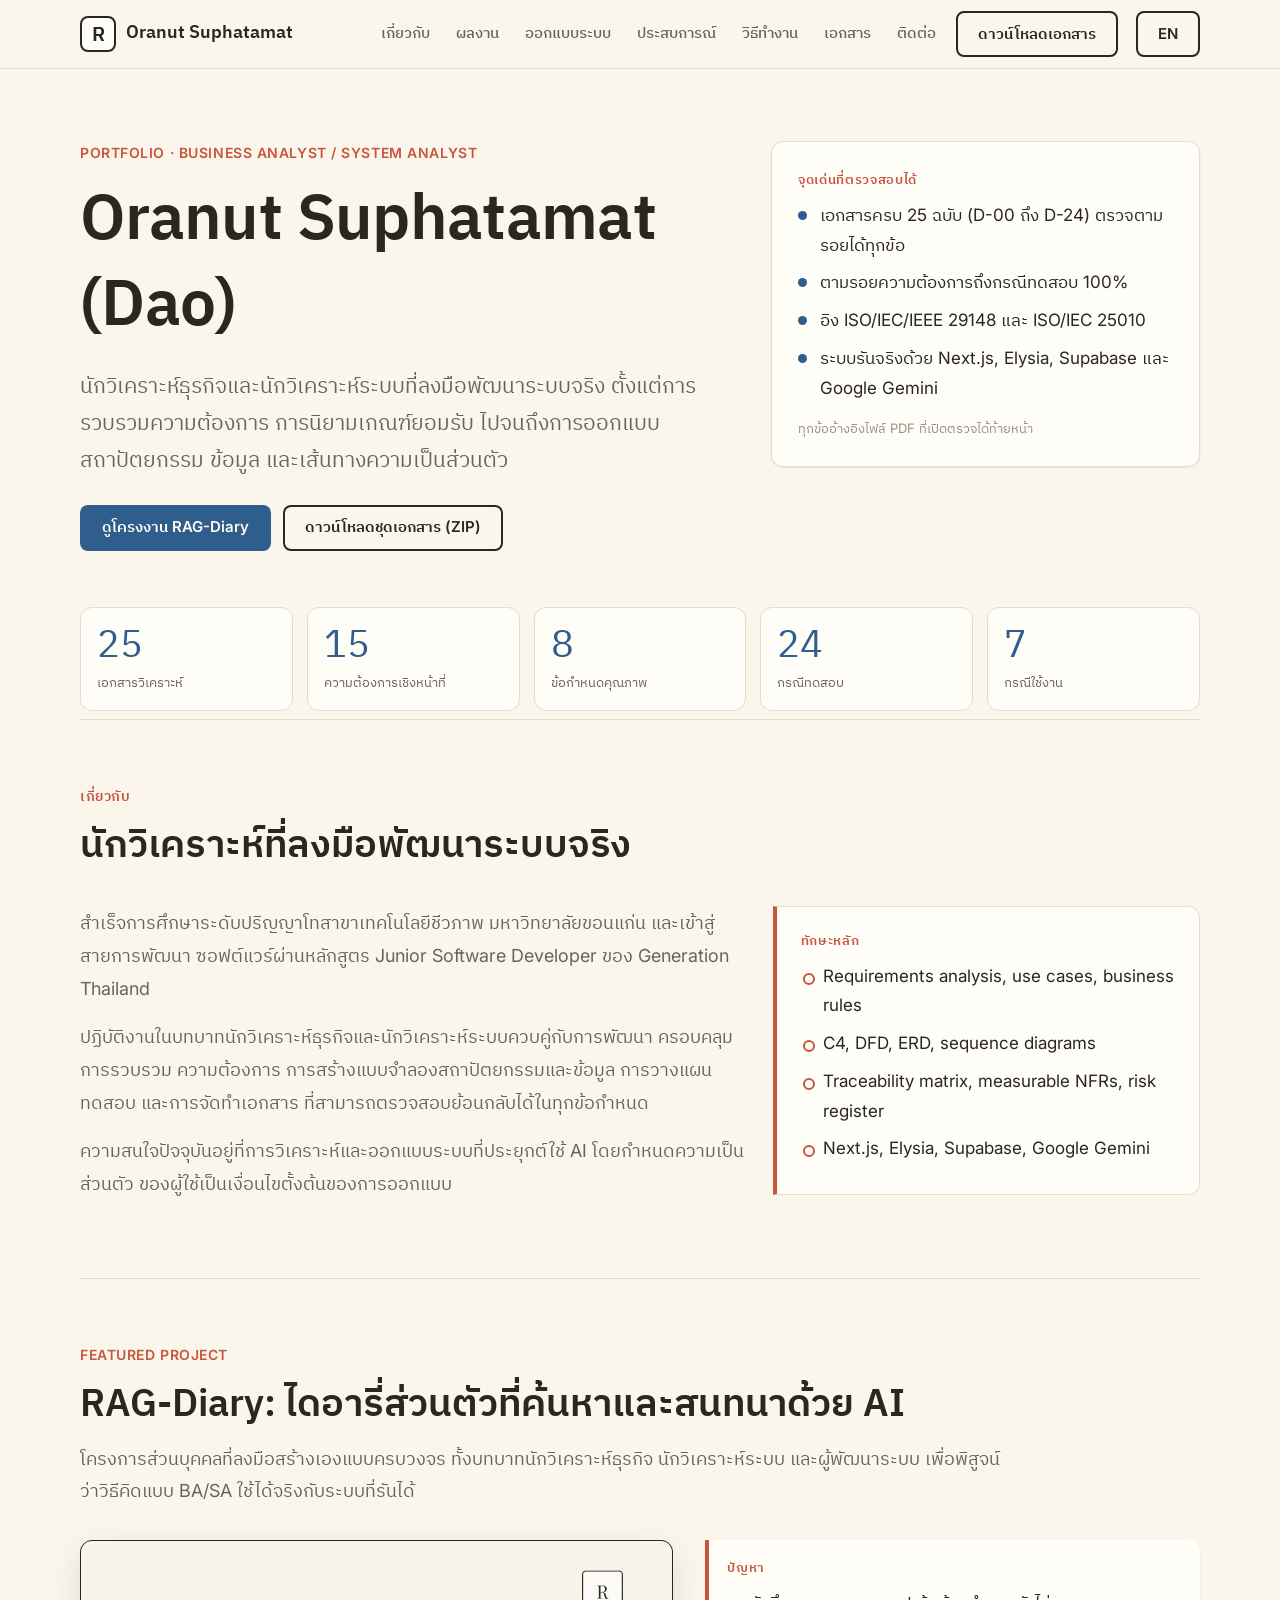
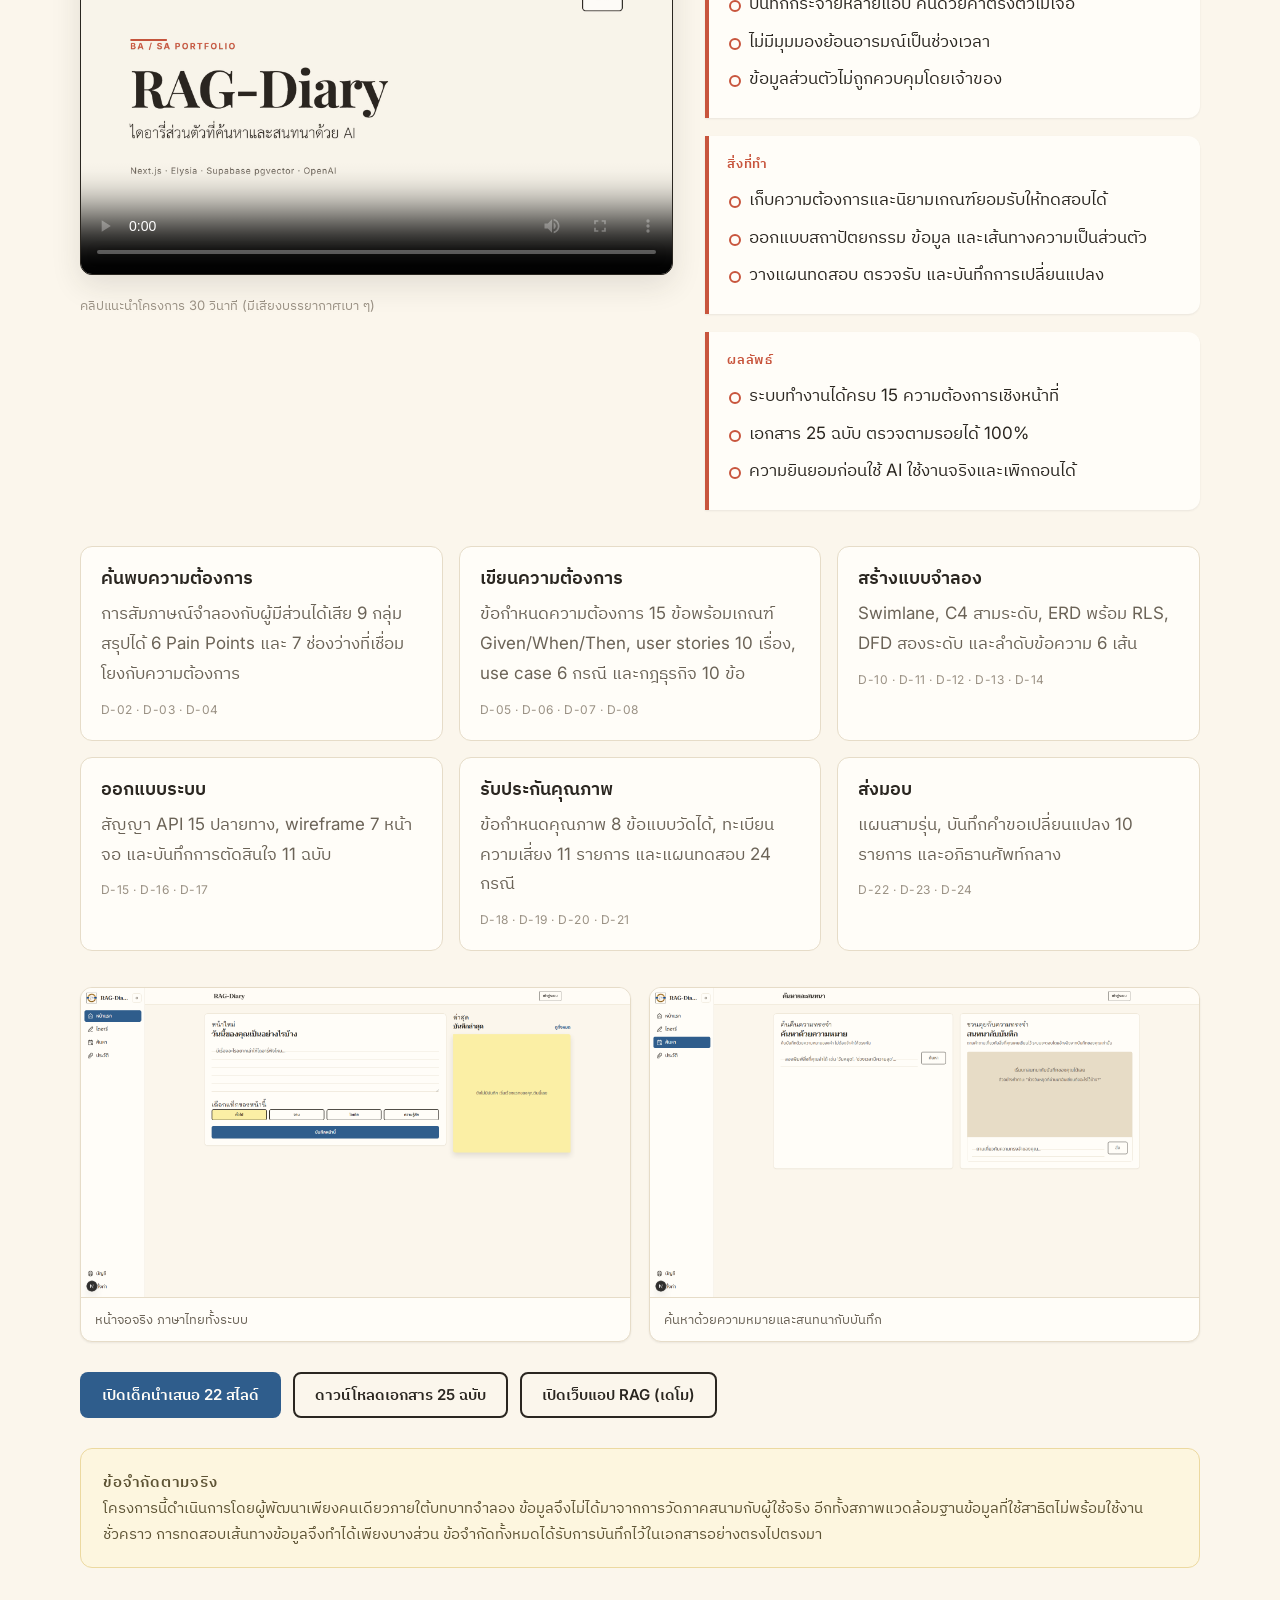
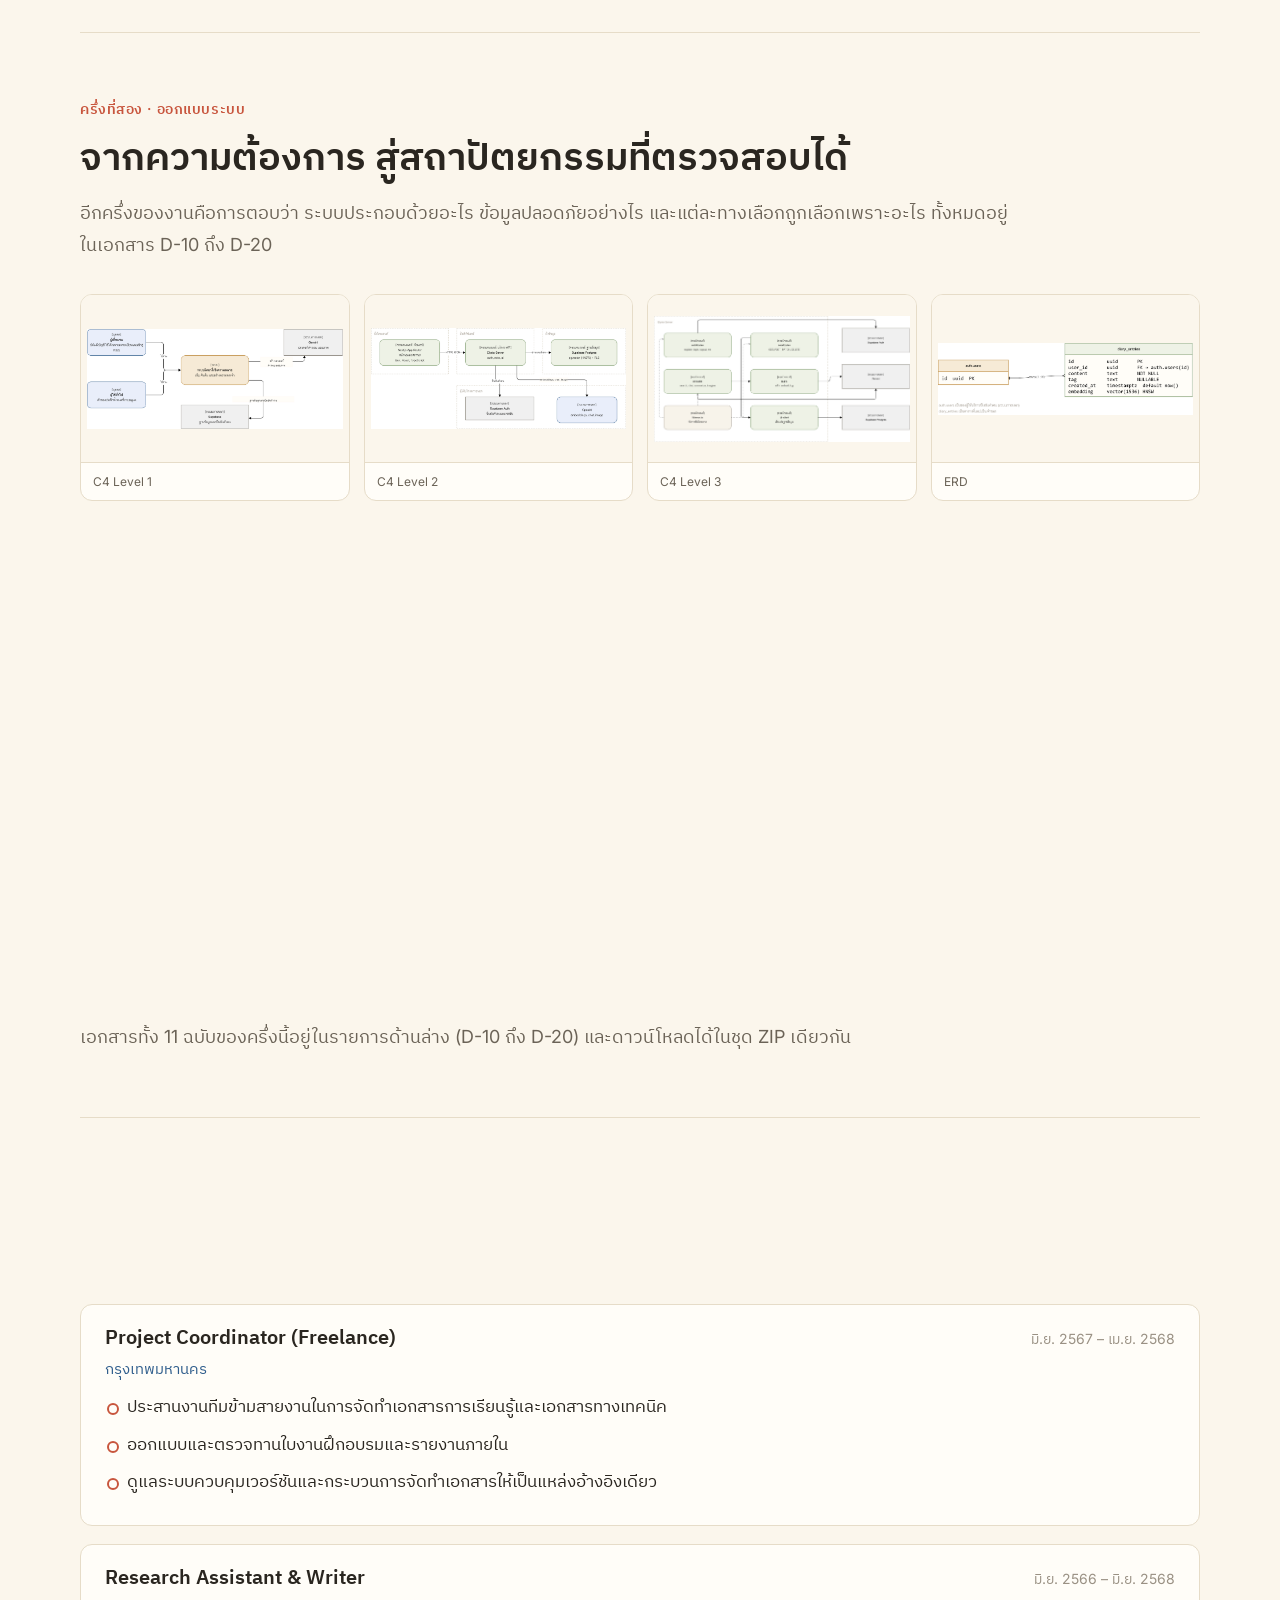
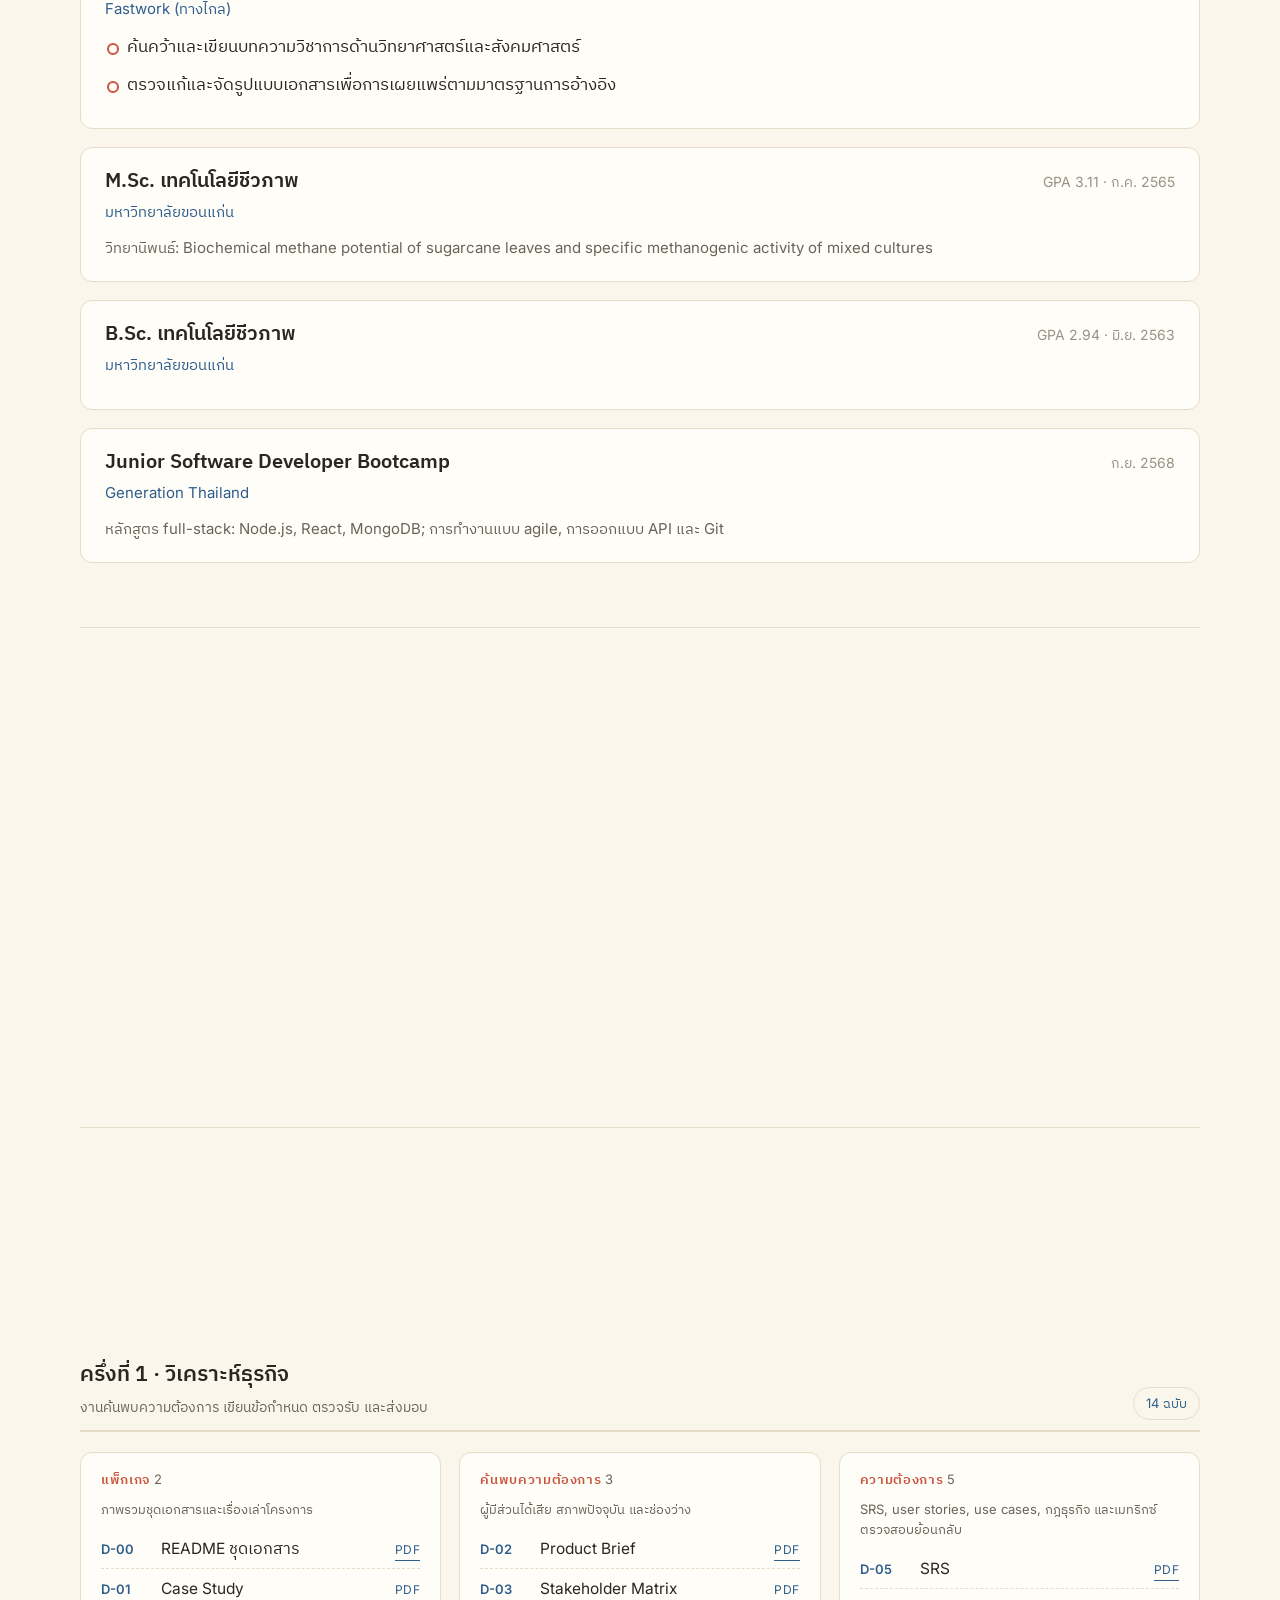
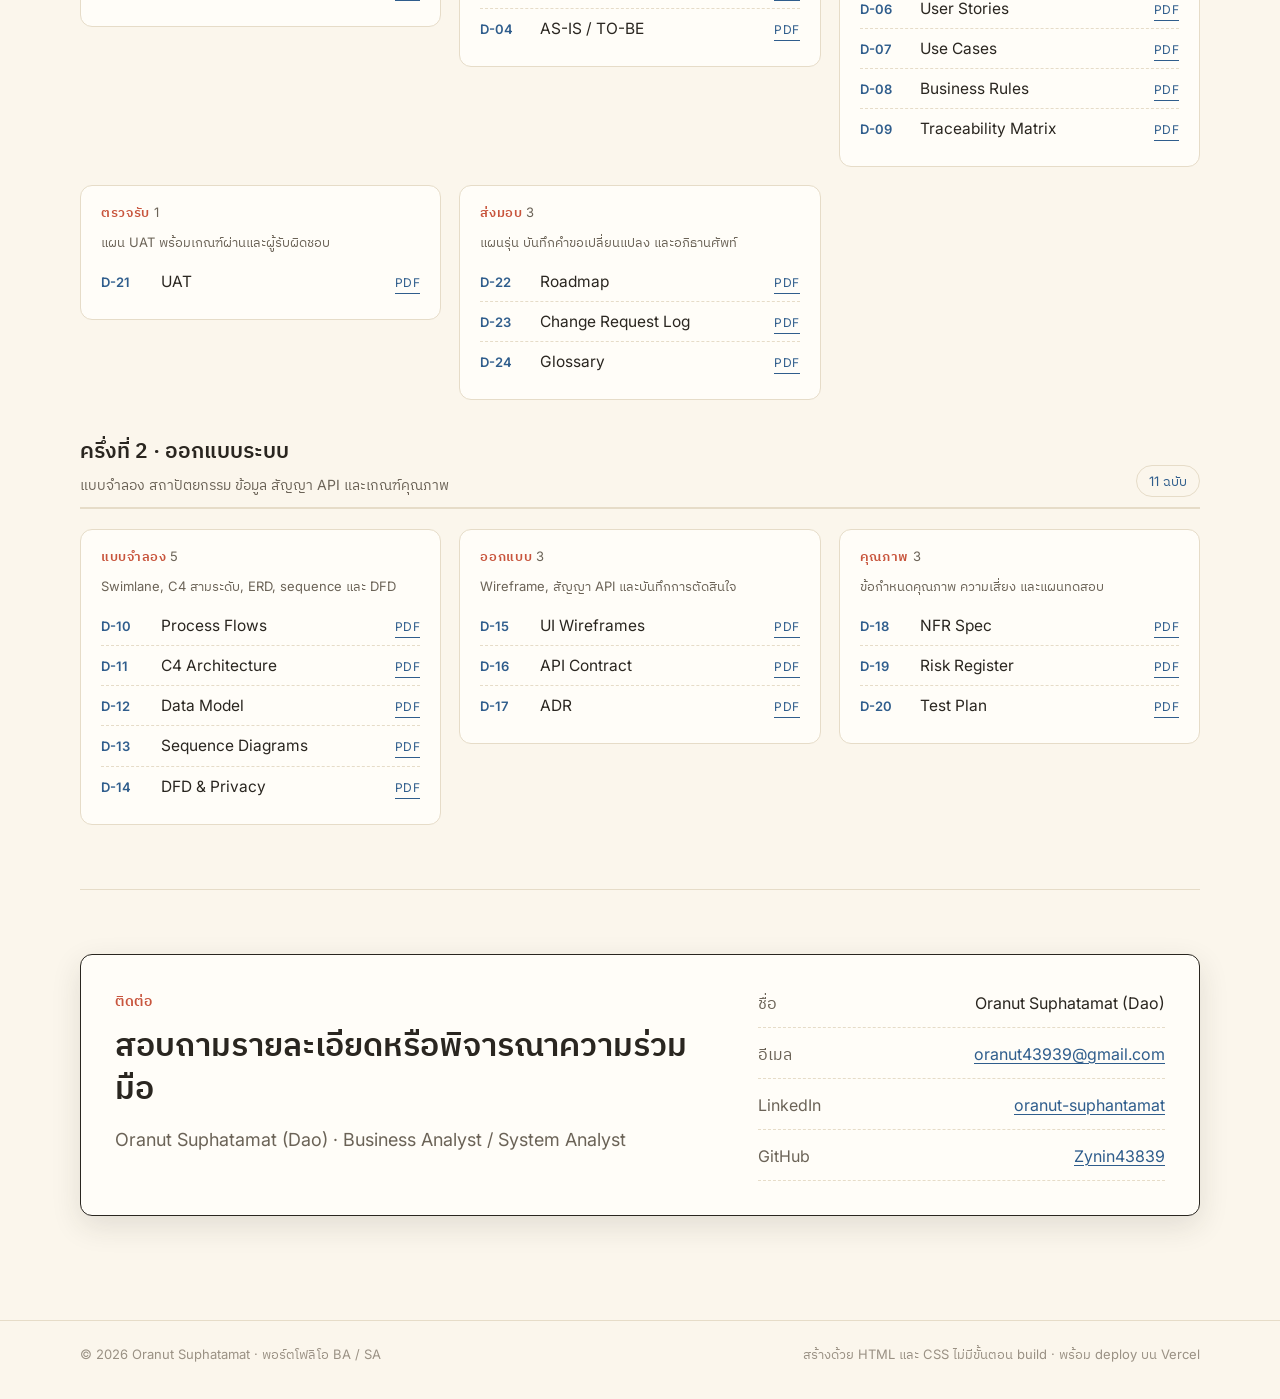
==== commit b0ccef5d: "docs: refresh the document set for the image fallback - ship the rebuilt PDFs (SRS, RTM, ADR, NFR, T" ====
--- a/index.html
+++ b/index.html
@@ -67,7 +67,7 @@
       <div class="metric"><span class="metric-num">25</span><span class="metric-label">เอกสารวิเคราะห์</span></div>
       <div class="metric"><span class="metric-num">15</span><span class="metric-label">ความต้องการเชิงหน้าที่</span></div>
       <div class="metric"><span class="metric-num">8</span><span class="metric-label">ข้อกำหนดคุณภาพ</span></div>
-      <div class="metric"><span class="metric-num">23</span><span class="metric-label">กรณีทดสอบ</span></div>
+      <div class="metric"><span class="metric-num">24</span><span class="metric-label">กรณีทดสอบ</span></div>
       <div class="metric"><span class="metric-num">7</span><span class="metric-label">กรณีใช้งาน</span></div>
     </section>
 
@@ -169,17 +169,17 @@
         </article>
         <article class="role-card">
           <h3>ออกแบบระบบ</h3>
-          <p>สัญญา API 15 ปลายทาง, wireframe 7 หน้าจอ และบันทึกการตัดสินใจ 10 ฉบับ</p>
+          <p>สัญญา API 15 ปลายทาง, wireframe 7 หน้าจอ และบันทึกการตัดสินใจ 11 ฉบับ</p>
           <p class="role-doc">D-15 · D-16 · D-17</p>
         </article>
         <article class="role-card">
           <h3>รับประกันคุณภาพ</h3>
-          <p>ข้อกำหนดคุณภาพ 8 ข้อแบบวัดได้, ทะเบียนความเสี่ยง 11 รายการ และแผนทดสอบ 23 กรณี</p>
+          <p>ข้อกำหนดคุณภาพ 8 ข้อแบบวัดได้, ทะเบียนความเสี่ยง 11 รายการ และแผนทดสอบ 24 กรณี</p>
           <p class="role-doc">D-18 · D-19 · D-20 · D-21</p>
         </article>
         <article class="role-card">
           <h3>ส่งมอบ</h3>
-          <p>แผนสามรุ่น, บันทึกคำขอเปลี่ยนแปลง 9 รายการ และอภิธานศัพท์กลาง</p>
+          <p>แผนสามรุ่น, บันทึกคำขอเปลี่ยนแปลง 10 รายการ และอภิธานศัพท์กลาง</p>
           <p class="role-doc">D-22 · D-23 · D-24</p>
         </article>
       </div>
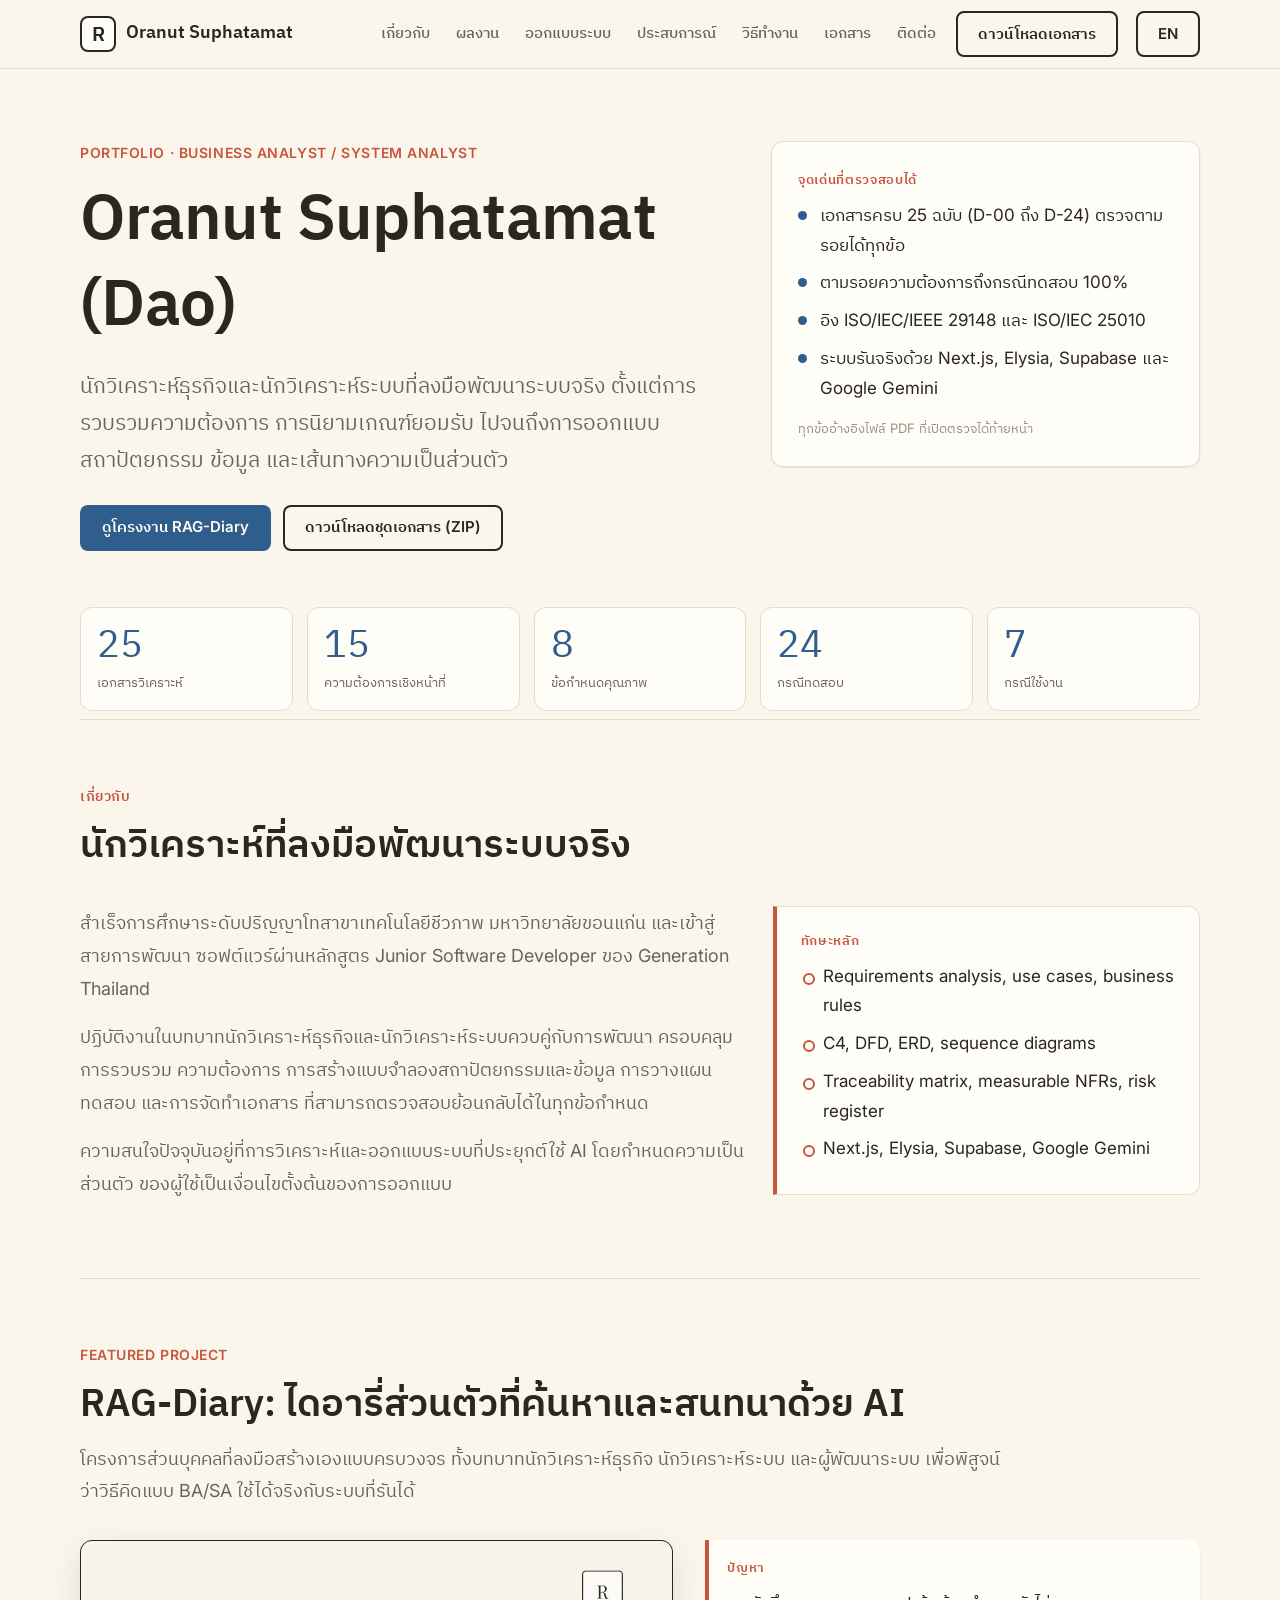
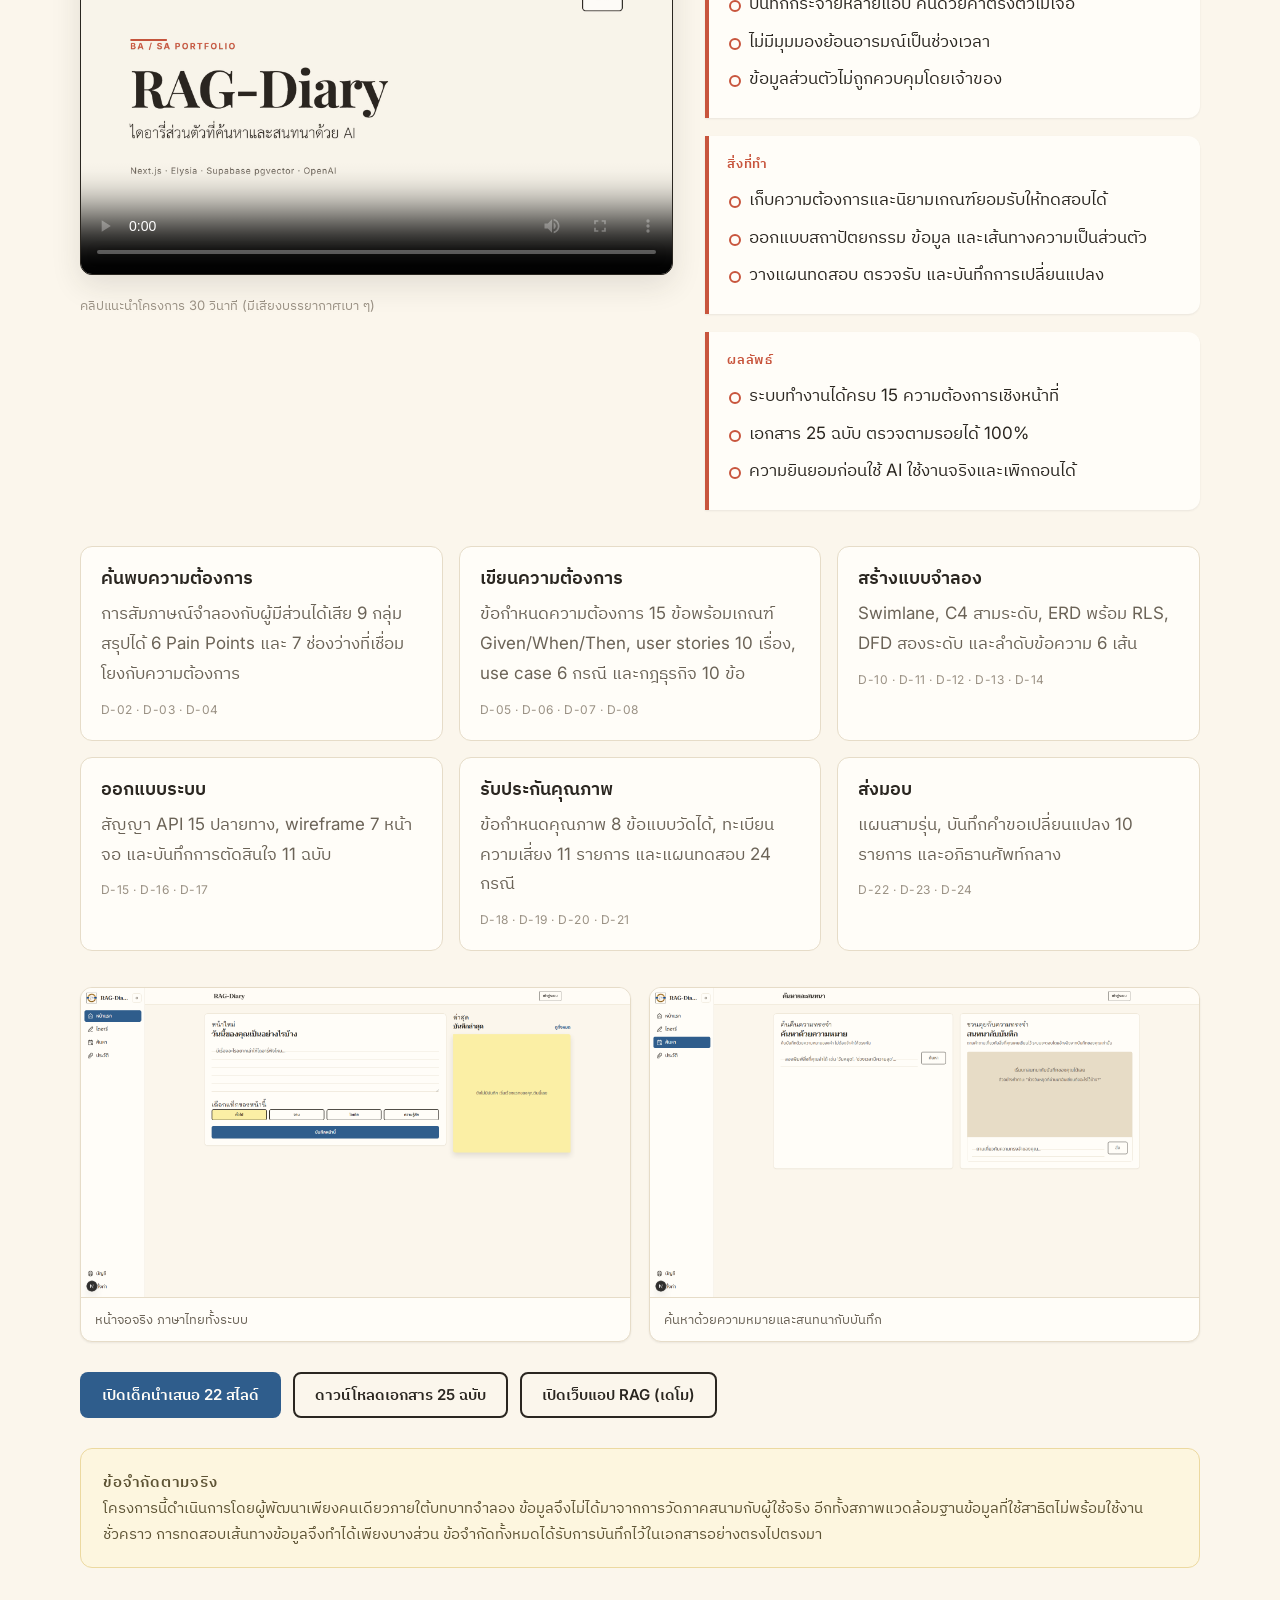
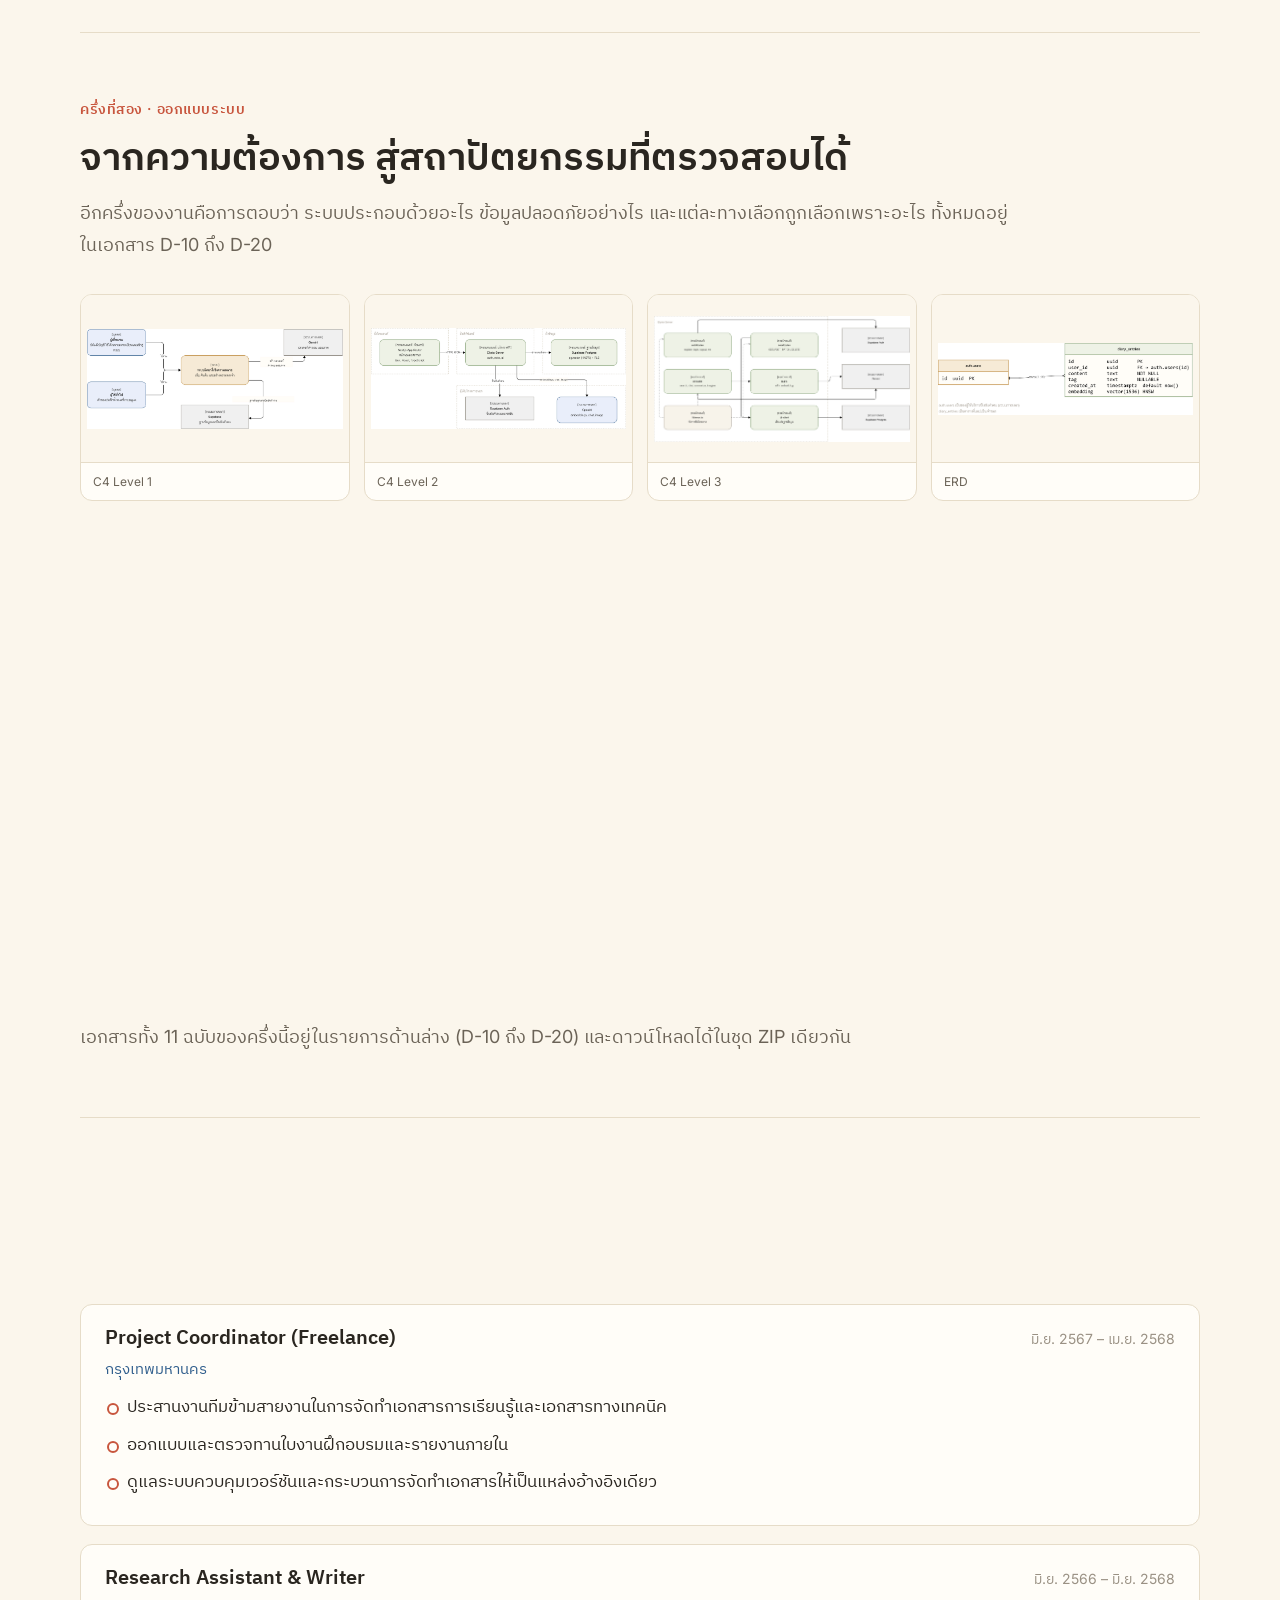
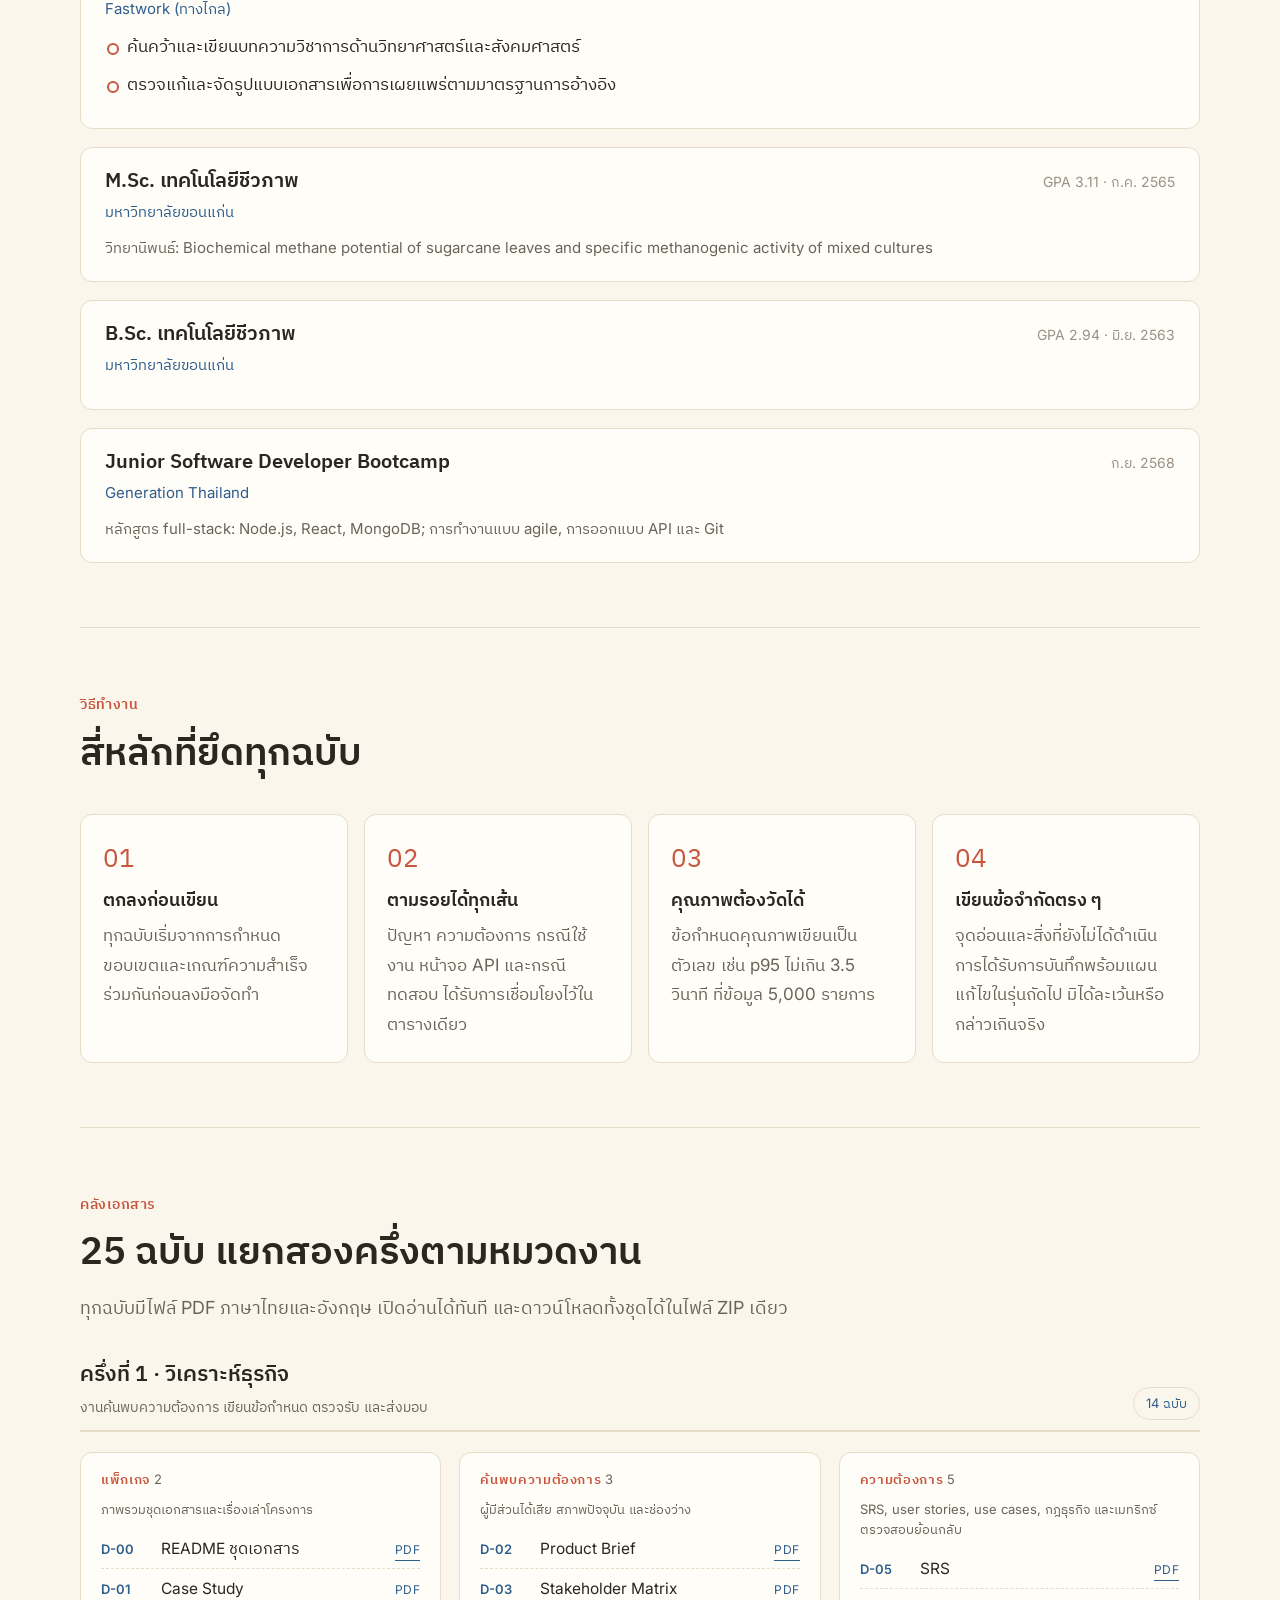
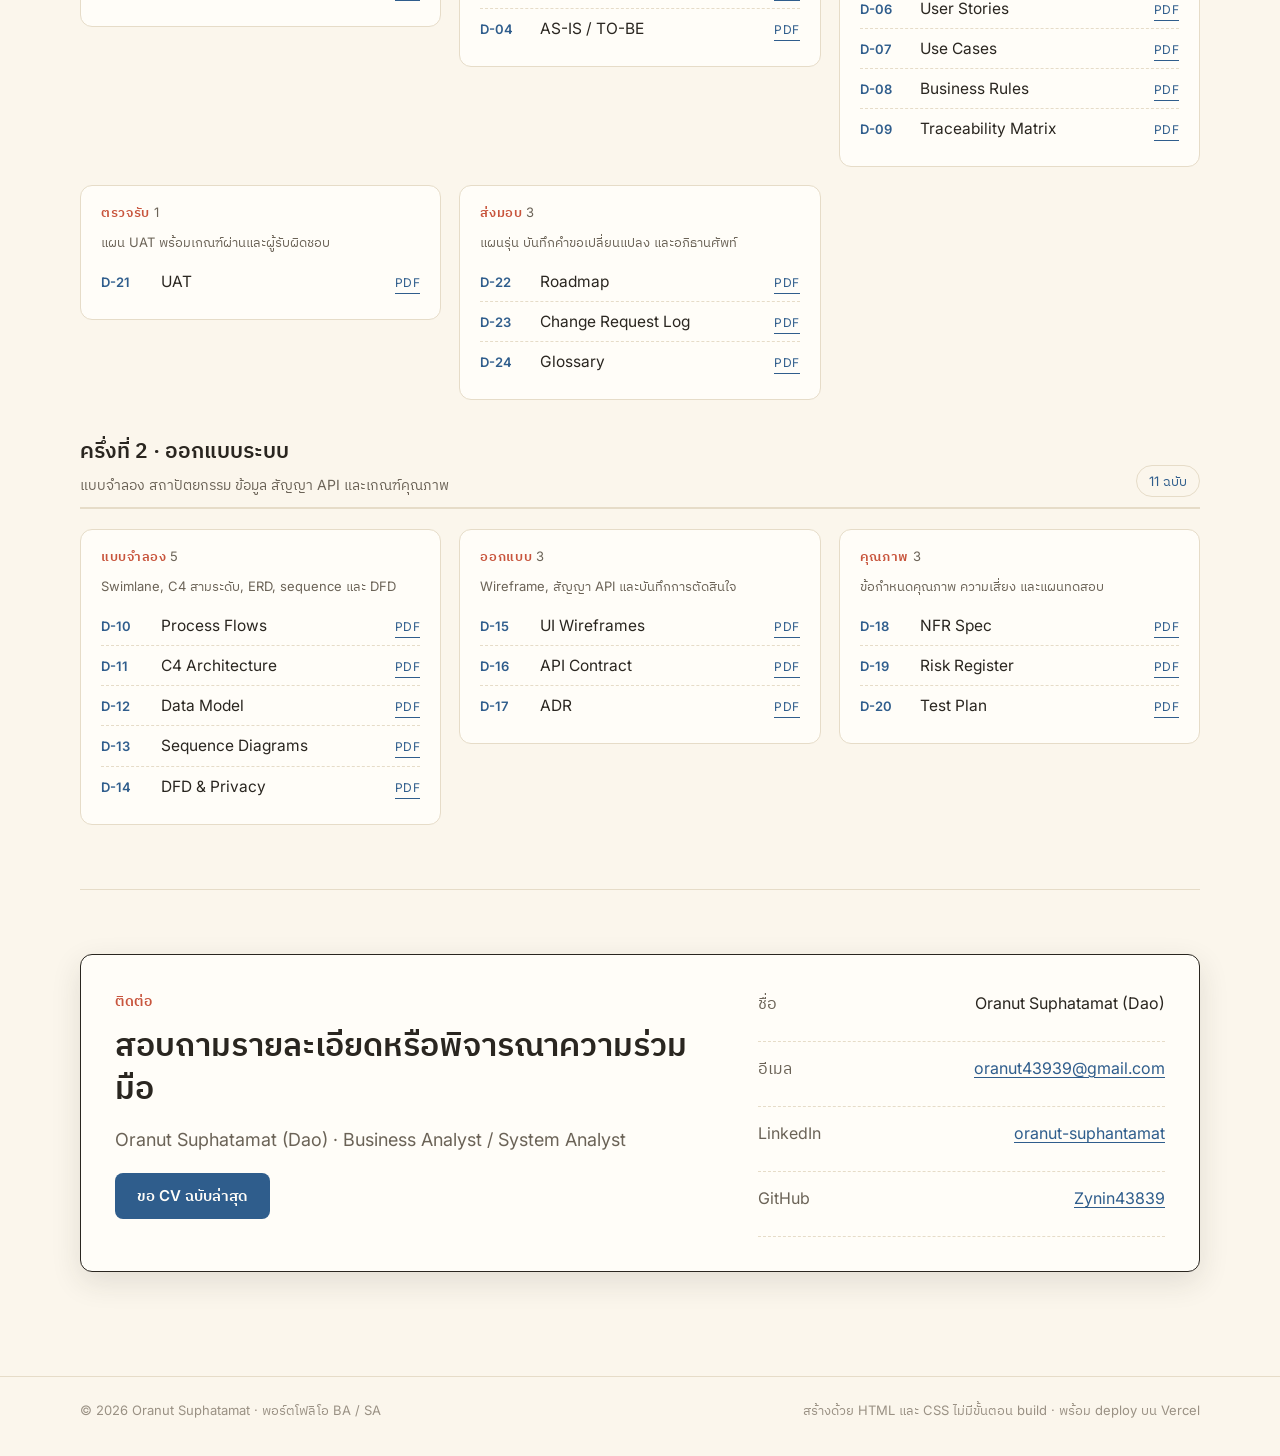
==== commit c72cee24: "feat: offer a CV request in the contact card" ====
--- a/index.html
+++ b/index.html
@@ -479,6 +479,7 @@
           <p class="kicker">ติดต่อ</p>
           <h2>สอบถามรายละเอียดหรือพิจารณาความร่วมมือ</h2>
           <p class="section-sub">Oranut Suphatamat (Dao) · Business Analyst / System Analyst</p>
+          <p style="margin-top: 18px;"><a class="btn btn-primary" href="mailto:oranut43939@gmail.com?subject=Request%20for%20CV">ขอ CV ฉบับล่าสุด</a></p>
         </div>
         <ul class="contact-list">
           <li><span>ชื่อ</span>Oranut Suphatamat (Dao)</li>
